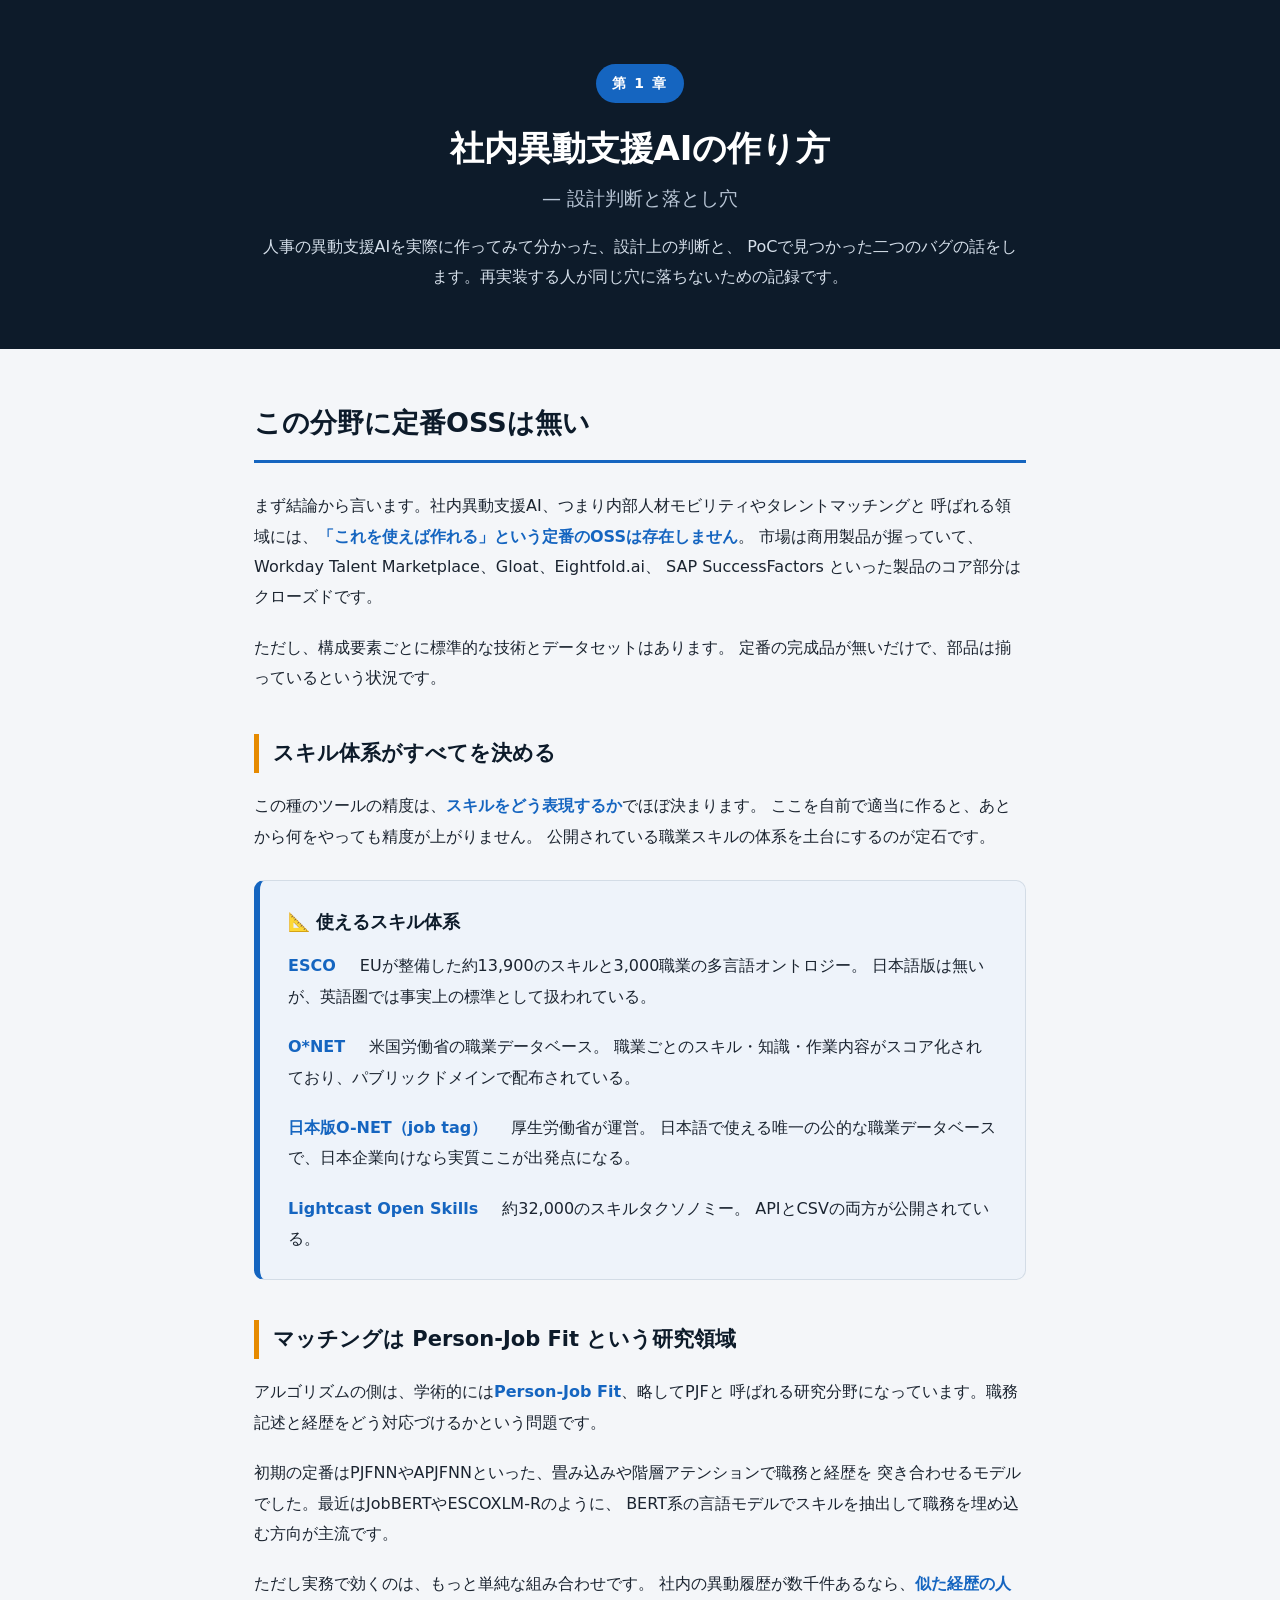
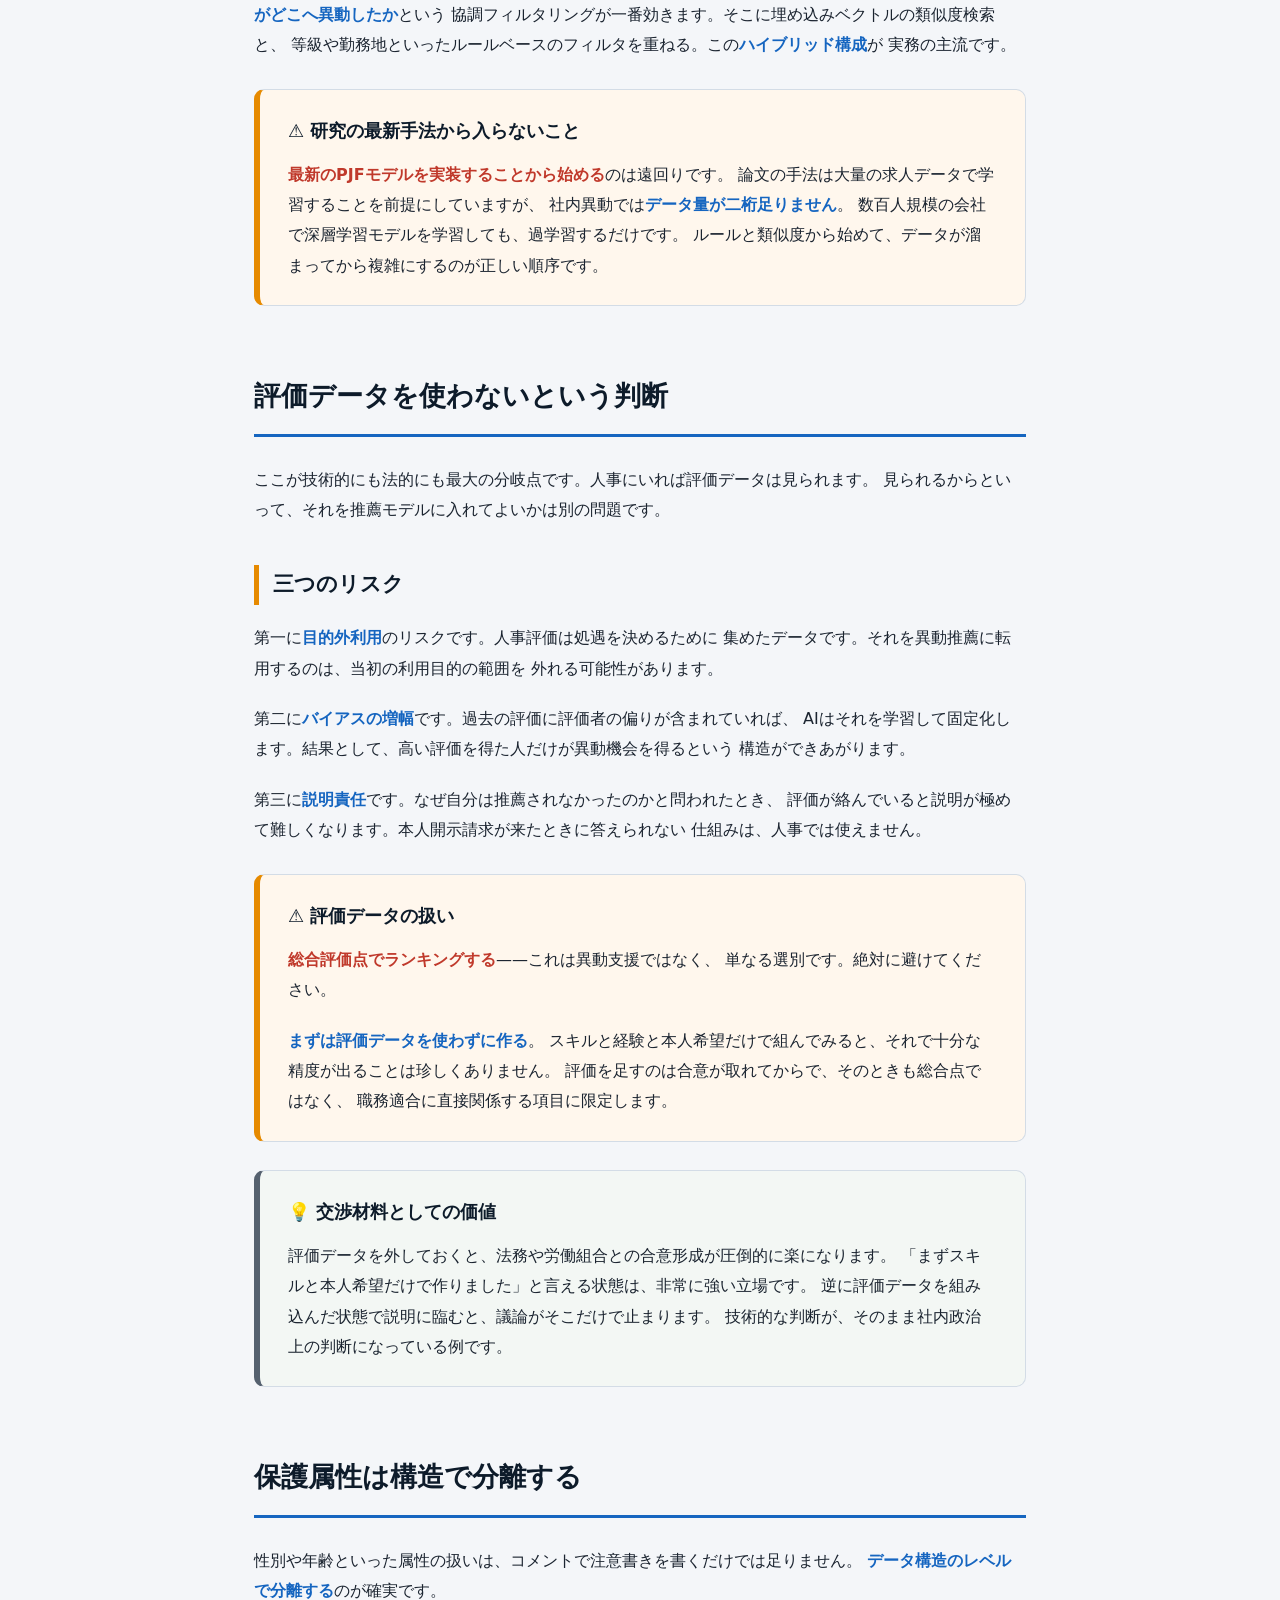
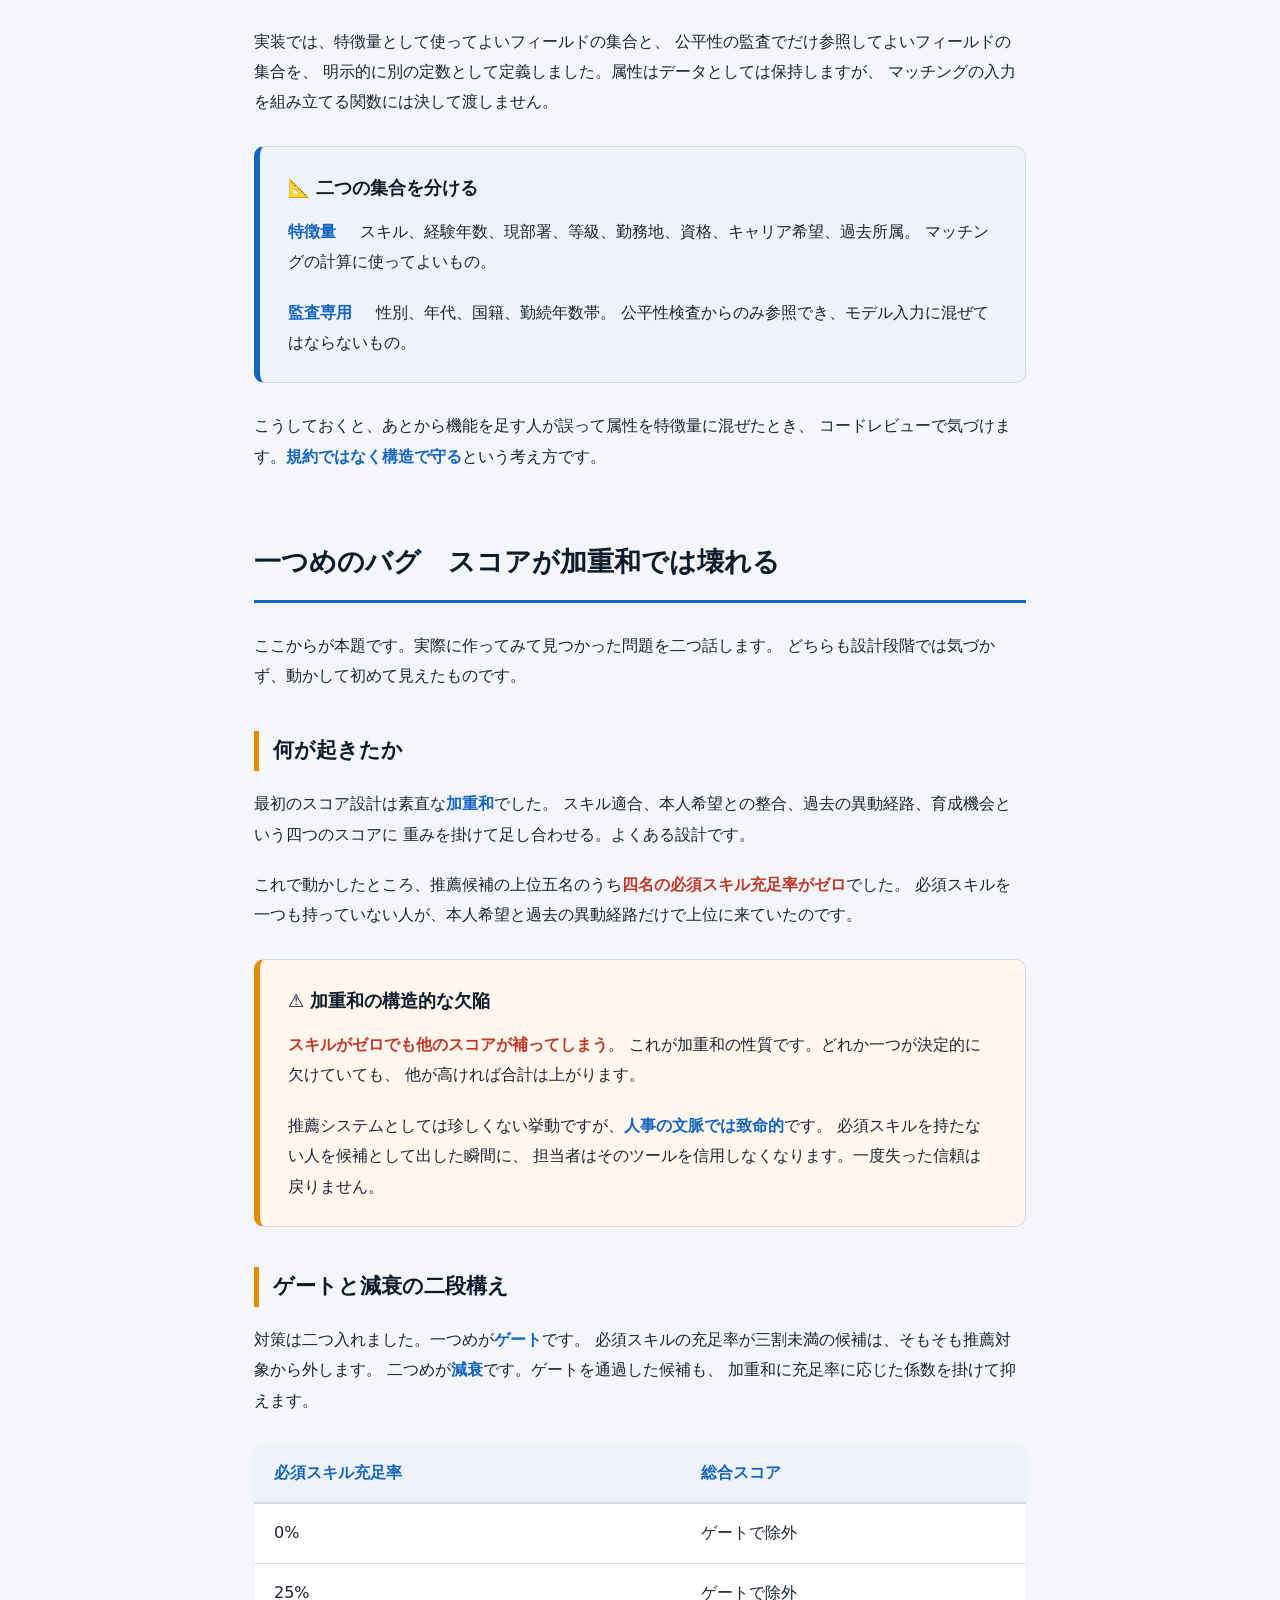
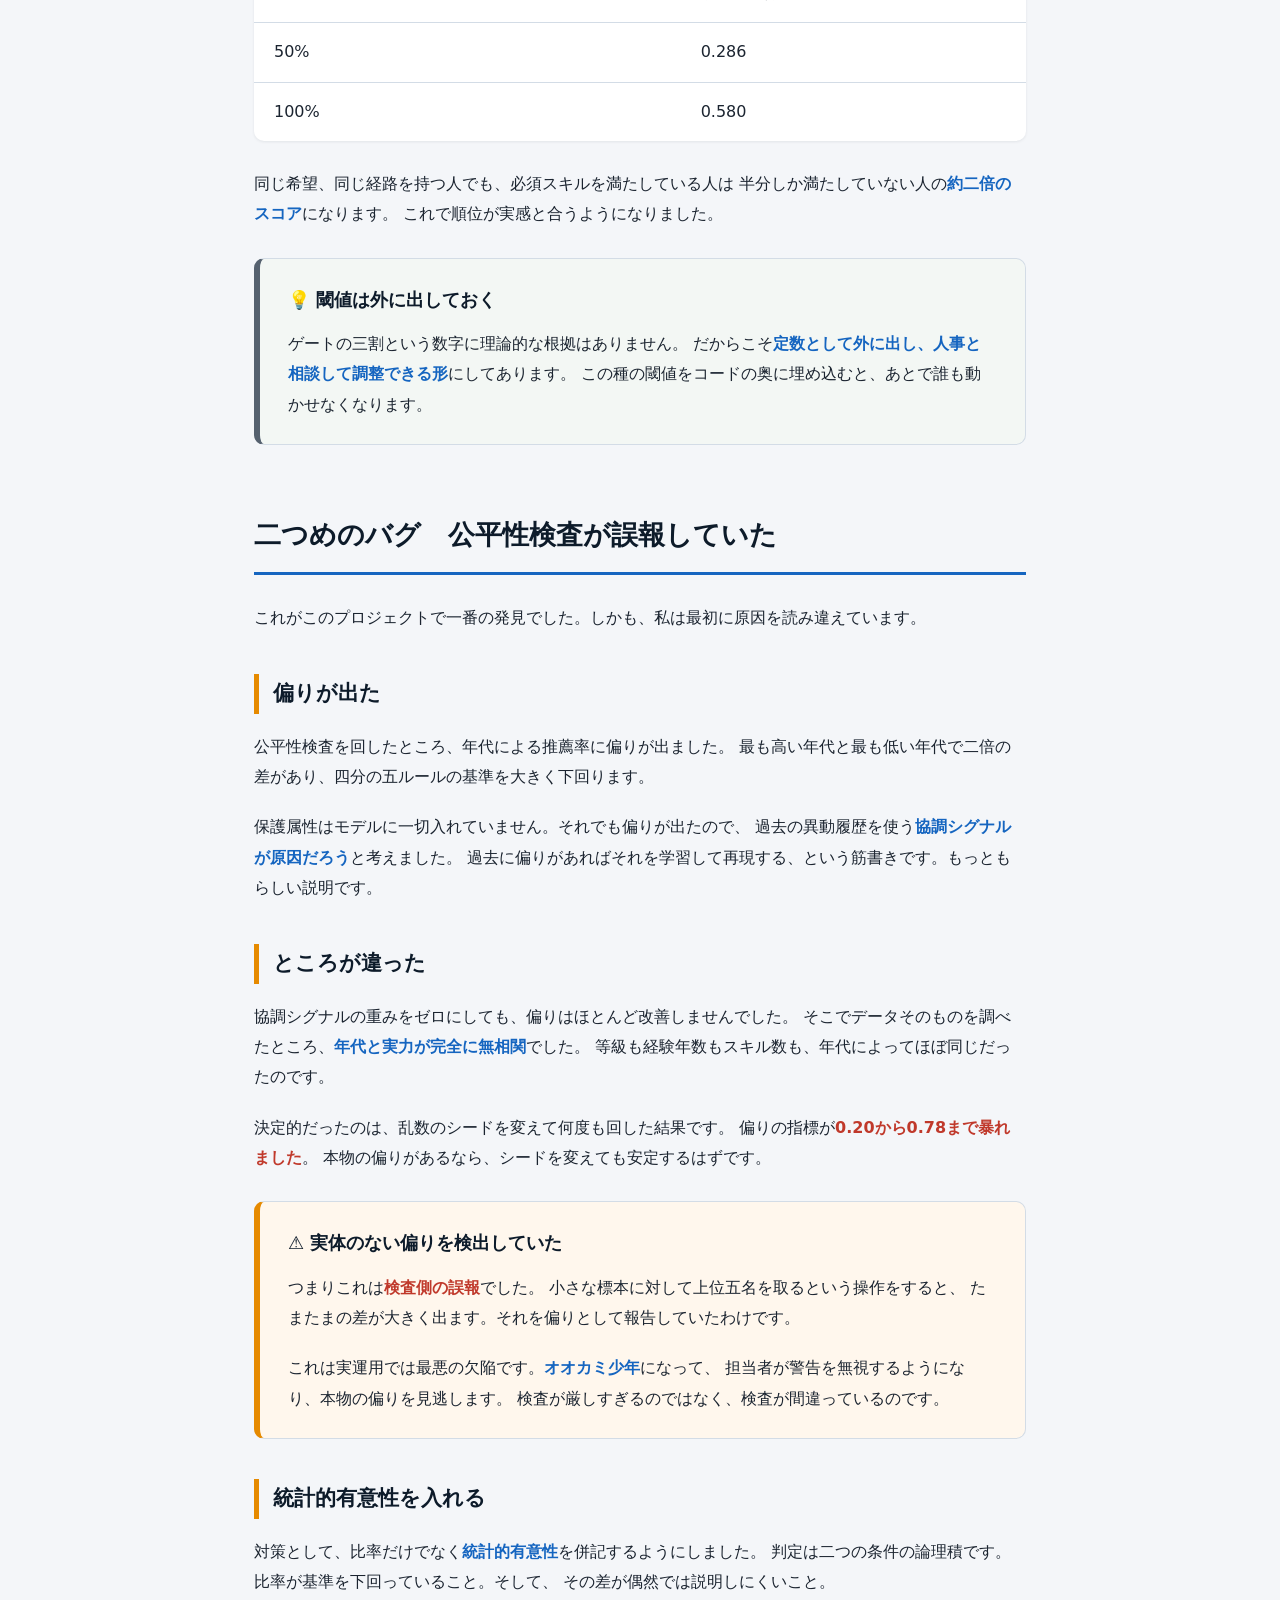
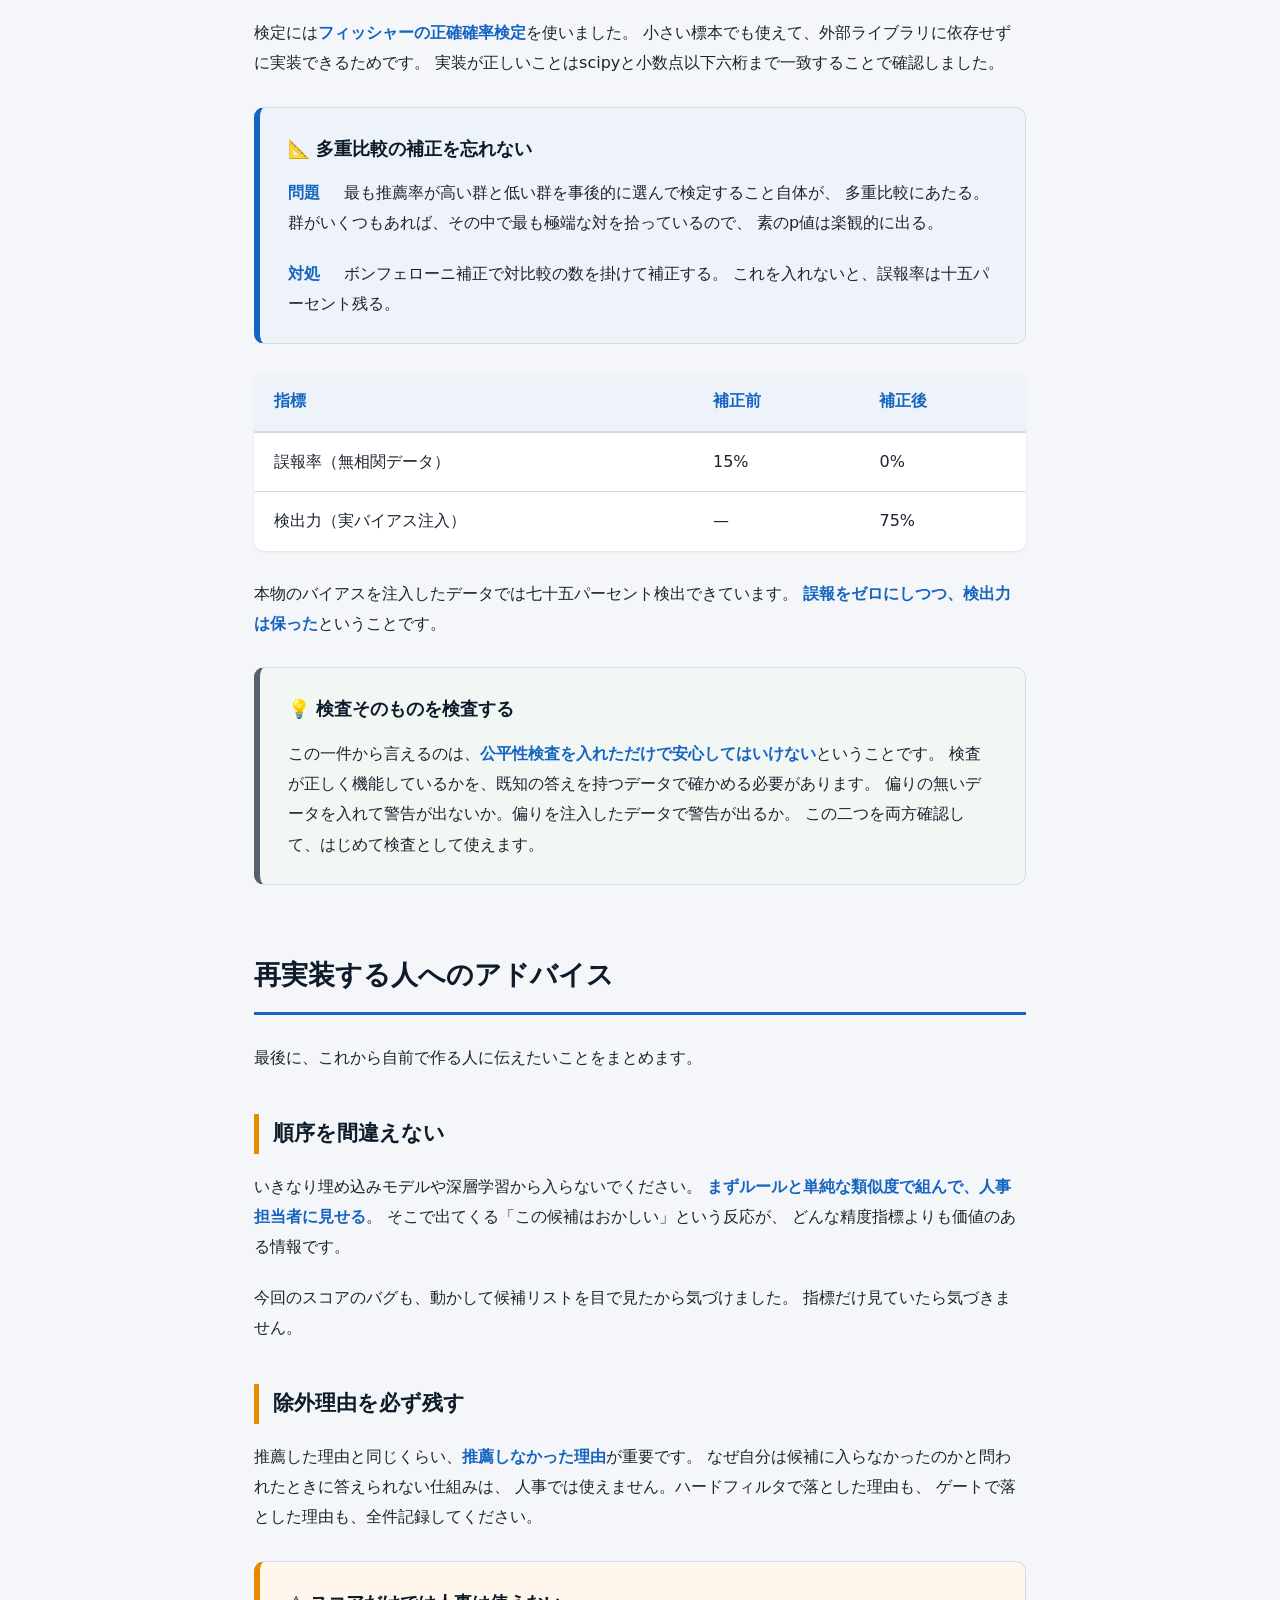
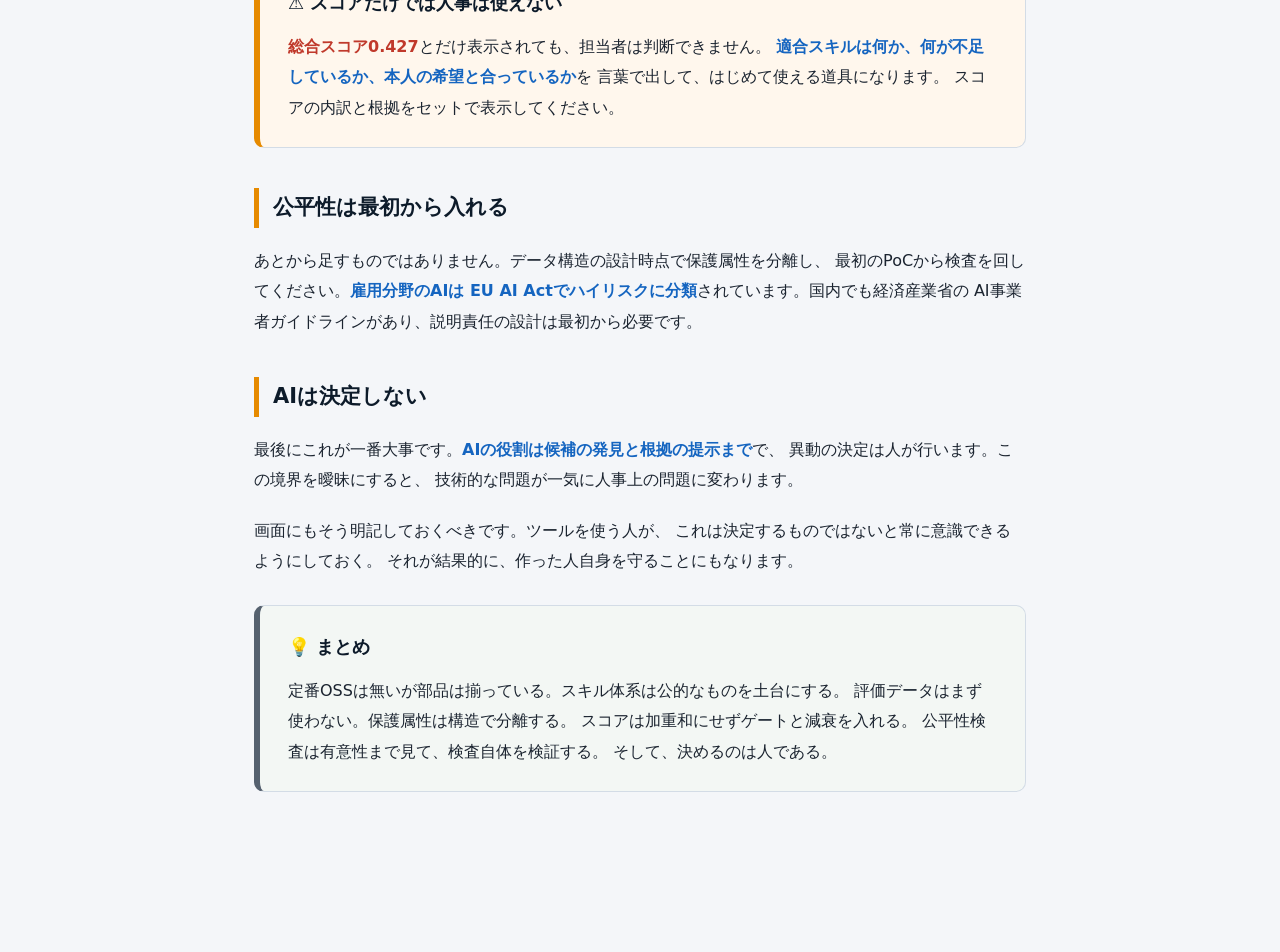
==== textbook/hr/ch01/index.html @ b32fdde2 "社内異動支援AIのPoCと解説教材を追加 マッチングエンジン、公平性検査、Streamlit UI に加えて、 設計判断と落とし穴をまとめた教科書HTMLと動画生成パイプラインを入れた。  設計上の判" ====
<!DOCTYPE html>
<html lang="ja">
<head>
<meta charset="utf-8">
<title>社内異動支援AIの作り方 — 第1章</title>
<link rel="stylesheet" href="../../assets/style.css">
</head>
<body>

<section class="page-hero">
  <div class="kicker">第 1 章</div>
  <h1>社内異動支援AIの作り方<span class="sub">— 設計判断と落とし穴</span></h1>
  <p class="lead">人事の異動支援AIを実際に作ってみて分かった、設計上の判断と、
  PoCで見つかった二つのバグの話をします。再実装する人が同じ穴に落ちないための記録です。</p>
</section>

<article class="article">

<section id="s1">
<h2>この分野に定番OSSは無い</h2>

<p>まず結論から言います。社内異動支援AI、つまり内部人材モビリティやタレントマッチングと
呼ばれる領域には、<span class="term">「これを使えば作れる」という定番のOSSは存在しません</span>。
市場は商用製品が握っていて、Workday Talent Marketplace、Gloat、Eightfold.ai、
SAP SuccessFactors といった製品のコア部分はクローズドです。</p>

<p>ただし、構成要素ごとに標準的な技術とデータセットはあります。
定番の完成品が無いだけで、部品は揃っているという状況です。</p>

<h3>スキル体系がすべてを決める</h3>

<p>この種のツールの精度は、<span class="term">スキルをどう表現するか</span>でほぼ決まります。
ここを自前で適当に作ると、あとから何をやっても精度が上がりません。
公開されている職業スキルの体系を土台にするのが定石です。</p>

<div class="law-box">
  <h4>使えるスキル体系</h4>
  <p><span class="article"><b>ESCO</b>　EUが整備した約13,900のスキルと3,000職業の多言語オントロジー。
  日本語版は無いが、英語圏では事実上の標準として扱われている。</span></p>
  <p><span class="article"><b>O*NET</b>　米国労働省の職業データベース。
  職業ごとのスキル・知識・作業内容がスコア化されており、パブリックドメインで配布されている。</span></p>
  <p><span class="article"><b>日本版O-NET（job tag）</b>　厚生労働省が運営。
  日本語で使える唯一の公的な職業データベースで、日本企業向けなら実質ここが出発点になる。</span></p>
  <p><span class="article"><b>Lightcast Open Skills</b>　約32,000のスキルタクソノミー。
  APIとCSVの両方が公開されている。</span></p>
</div>

<h3>マッチングは Person-Job Fit という研究領域</h3>

<p>アルゴリズムの側は、学術的には<span class="term">Person-Job Fit</span>、略してPJFと
呼ばれる研究分野になっています。職務記述と経歴をどう対応づけるかという問題です。</p>

<p>初期の定番はPJFNNやAPJFNNといった、畳み込みや階層アテンションで職務と経歴を
突き合わせるモデルでした。最近はJobBERTやESCOXLM-Rのように、
BERT系の言語モデルでスキルを抽出して職務を埋め込む方向が主流です。</p>

<p>ただし実務で効くのは、もっと単純な組み合わせです。
社内の異動履歴が数千件あるなら、<span class="term">似た経歴の人がどこへ異動したか</span>という
協調フィルタリングが一番効きます。そこに埋め込みベクトルの類似度検索と、
等級や勤務地といったルールベースのフィルタを重ねる。この<span class="term">ハイブリッド構成</span>が
実務の主流です。</p>

<div class="pitfall-box">
  <h4>研究の最新手法から入らないこと</h4>
  <p><span class="term-x">最新のPJFモデルを実装することから始める</span>のは遠回りです。
  論文の手法は大量の求人データで学習することを前提にしていますが、
  社内異動では<span class="term">データ量が二桁足りません</span>。
  数百人規模の会社で深層学習モデルを学習しても、過学習するだけです。
  ルールと類似度から始めて、データが溜まってから複雑にするのが正しい順序です。</p>
</div>
</section>

<section id="s2">
<h2>評価データを使わないという判断</h2>

<p>ここが技術的にも法的にも最大の分岐点です。人事にいれば評価データは見られます。
見られるからといって、それを推薦モデルに入れてよいかは別の問題です。</p>

<h3>三つのリスク</h3>

<p>第一に<span class="term">目的外利用</span>のリスクです。人事評価は処遇を決めるために
集めたデータです。それを異動推薦に転用するのは、当初の利用目的の範囲を
外れる可能性があります。</p>

<p>第二に<span class="term">バイアスの増幅</span>です。過去の評価に評価者の偏りが含まれていれば、
AIはそれを学習して固定化します。結果として、高い評価を得た人だけが異動機会を得るという
構造ができあがります。</p>

<p>第三に<span class="term">説明責任</span>です。なぜ自分は推薦されなかったのかと問われたとき、
評価が絡んでいると説明が極めて難しくなります。本人開示請求が来たときに答えられない
仕組みは、人事では使えません。</p>

<div class="pitfall-box">
  <h4>評価データの扱い</h4>
  <p><span class="term-x">総合評価点でランキングする</span>——これは異動支援ではなく、
  単なる選別です。絶対に避けてください。</p>
  <p><span class="term">まずは評価データを使わずに作る</span>。
  スキルと経験と本人希望だけで組んでみると、それで十分な精度が出ることは珍しくありません。
  評価を足すのは合意が取れてからで、そのときも総合点ではなく、
  職務適合に直接関係する項目に限定します。</p>
</div>

<div class="case-box">
  <h4>交渉材料としての価値</h4>
  <p>評価データを外しておくと、法務や労働組合との合意形成が圧倒的に楽になります。
  「まずスキルと本人希望だけで作りました」と言える状態は、非常に強い立場です。
  逆に評価データを組み込んだ状態で説明に臨むと、議論がそこだけで止まります。
  技術的な判断が、そのまま社内政治上の判断になっている例です。</p>
</div>
</section>

<section id="s3">
<h2>保護属性は構造で分離する</h2>

<p>性別や年齢といった属性の扱いは、コメントで注意書きを書くだけでは足りません。
<span class="term">データ構造のレベルで分離する</span>のが確実です。</p>

<p>実装では、特徴量として使ってよいフィールドの集合と、
公平性の監査でだけ参照してよいフィールドの集合を、
明示的に別の定数として定義しました。属性はデータとしては保持しますが、
マッチングの入力を組み立てる関数には決して渡しません。</p>

<div class="law-box">
  <h4>二つの集合を分ける</h4>
  <p><span class="article"><b>特徴量</b>　スキル、経験年数、現部署、等級、勤務地、資格、キャリア希望、過去所属。
  マッチングの計算に使ってよいもの。</span></p>
  <p><span class="article"><b>監査専用</b>　性別、年代、国籍、勤続年数帯。
  公平性検査からのみ参照でき、モデル入力に混ぜてはならないもの。</span></p>
</div>

<p>こうしておくと、あとから機能を足す人が誤って属性を特徴量に混ぜたとき、
コードレビューで気づけます。<span class="term">規約ではなく構造で守る</span>という考え方です。</p>
</section>

<section id="s4">
<h2>一つめのバグ　スコアが加重和では壊れる</h2>

<p>ここからが本題です。実際に作ってみて見つかった問題を二つ話します。
どちらも設計段階では気づかず、動かして初めて見えたものです。</p>

<h3>何が起きたか</h3>

<p>最初のスコア設計は素直な<span class="term">加重和</span>でした。
スキル適合、本人希望との整合、過去の異動経路、育成機会という四つのスコアに
重みを掛けて足し合わせる。よくある設計です。</p>

<p>これで動かしたところ、推薦候補の上位五名のうち<span class="term-x">四名の必須スキル充足率がゼロ</span>でした。
必須スキルを一つも持っていない人が、本人希望と過去の異動経路だけで上位に来ていたのです。</p>

<div class="pitfall-box">
  <h4>加重和の構造的な欠陥</h4>
  <p><span class="term-x">スキルがゼロでも他のスコアが補ってしまう</span>。
  これが加重和の性質です。どれか一つが決定的に欠けていても、
  他が高ければ合計は上がります。</p>
  <p>推薦システムとしては珍しくない挙動ですが、<span class="term">人事の文脈では致命的</span>です。
  必須スキルを持たない人を候補として出した瞬間に、
  担当者はそのツールを信用しなくなります。一度失った信頼は戻りません。</p>
</div>

<h3>ゲートと減衰の二段構え</h3>

<p>対策は二つ入れました。一つめが<span class="term">ゲート</span>です。
必須スキルの充足率が三割未満の候補は、そもそも推薦対象から外します。
二つめが<span class="term">減衰</span>です。ゲートを通過した候補も、
加重和に充足率に応じた係数を掛けて抑えます。</p>

<table class="timeline">
  <thead><tr><th>必須スキル充足率</th><th>総合スコア</th></tr></thead>
  <tbody>
    <tr><td>0%</td><td>ゲートで除外</td></tr>
    <tr><td>25%</td><td>ゲートで除外</td></tr>
    <tr><td>50%</td><td>0.286</td></tr>
    <tr><td>100%</td><td>0.580</td></tr>
  </tbody>
</table>

<p>同じ希望、同じ経路を持つ人でも、必須スキルを満たしている人は
半分しか満たしていない人の<span class="term">約二倍のスコア</span>になります。
これで順位が実感と合うようになりました。</p>

<div class="case-box">
  <h4>閾値は外に出しておく</h4>
  <p>ゲートの三割という数字に理論的な根拠はありません。
  だからこそ<span class="term">定数として外に出し、人事と相談して調整できる形</span>にしてあります。
  この種の閾値をコードの奥に埋め込むと、あとで誰も動かせなくなります。</p>
</div>
</section>

<section id="s5">
<h2>二つめのバグ　公平性検査が誤報していた</h2>

<p>これがこのプロジェクトで一番の発見でした。しかも、私は最初に原因を読み違えています。</p>

<h3>偏りが出た</h3>

<p>公平性検査を回したところ、年代による推薦率に偏りが出ました。
最も高い年代と最も低い年代で二倍の差があり、四分の五ルールの基準を大きく下回ります。</p>

<p>保護属性はモデルに一切入れていません。それでも偏りが出たので、
過去の異動履歴を使う<span class="term">協調シグナルが原因だろう</span>と考えました。
過去に偏りがあればそれを学習して再現する、という筋書きです。もっともらしい説明です。</p>

<h3>ところが違った</h3>

<p>協調シグナルの重みをゼロにしても、偏りはほとんど改善しませんでした。
そこでデータそのものを調べたところ、<span class="term">年代と実力が完全に無相関</span>でした。
等級も経験年数もスキル数も、年代によってほぼ同じだったのです。</p>

<p>決定的だったのは、乱数のシードを変えて何度も回した結果です。
偏りの指標が<span class="term-x">0.20から0.78まで暴れました</span>。
本物の偏りがあるなら、シードを変えても安定するはずです。</p>

<div class="pitfall-box">
  <h4>実体のない偏りを検出していた</h4>
  <p>つまりこれは<span class="term-x">検査側の誤報</span>でした。
  小さな標本に対して上位五名を取るという操作をすると、
  たまたまの差が大きく出ます。それを偏りとして報告していたわけです。</p>
  <p>これは実運用では最悪の欠陥です。<span class="term">オオカミ少年</span>になって、
  担当者が警告を無視するようになり、本物の偏りを見逃します。
  検査が厳しすぎるのではなく、検査が間違っているのです。</p>
</div>

<h3>統計的有意性を入れる</h3>

<p>対策として、比率だけでなく<span class="term">統計的有意性</span>を併記するようにしました。
判定は二つの条件の論理積です。比率が基準を下回っていること。そして、
その差が偶然では説明しにくいこと。</p>

<p>検定には<span class="term">フィッシャーの正確確率検定</span>を使いました。
小さい標本でも使えて、外部ライブラリに依存せずに実装できるためです。
実装が正しいことはscipyと小数点以下六桁まで一致することで確認しました。</p>

<div class="law-box">
  <h4>多重比較の補正を忘れない</h4>
  <p><span class="article"><b>問題</b>　最も推薦率が高い群と低い群を事後的に選んで検定すること自体が、
  多重比較にあたる。群がいくつもあれば、その中で最も極端な対を拾っているので、
  素のp値は楽観的に出る。</span></p>
  <p><span class="article"><b>対処</b>　ボンフェローニ補正で対比較の数を掛けて補正する。
  これを入れないと、誤報率は十五パーセント残る。</span></p>
</div>

<table class="timeline">
  <thead><tr><th>指標</th><th>補正前</th><th>補正後</th></tr></thead>
  <tbody>
    <tr><td>誤報率（無相関データ）</td><td>15%</td><td>0%</td></tr>
    <tr><td>検出力（実バイアス注入）</td><td>—</td><td>75%</td></tr>
  </tbody>
</table>

<p>本物のバイアスを注入したデータでは七十五パーセント検出できています。
<span class="term">誤報をゼロにしつつ、検出力は保った</span>ということです。</p>

<div class="case-box">
  <h4>検査そのものを検査する</h4>
  <p>この一件から言えるのは、<span class="term">公平性検査を入れただけで安心してはいけない</span>ということです。
  検査が正しく機能しているかを、既知の答えを持つデータで確かめる必要があります。
  偏りの無いデータを入れて警告が出ないか。偏りを注入したデータで警告が出るか。
  この二つを両方確認して、はじめて検査として使えます。</p>
</div>
</section>

<section id="s6">
<h2>再実装する人へのアドバイス</h2>

<p>最後に、これから自前で作る人に伝えたいことをまとめます。</p>

<h3>順序を間違えない</h3>

<p>いきなり埋め込みモデルや深層学習から入らないでください。
<span class="term">まずルールと単純な類似度で組んで、人事担当者に見せる</span>。
そこで出てくる「この候補はおかしい」という反応が、
どんな精度指標よりも価値のある情報です。</p>

<p>今回のスコアのバグも、動かして候補リストを目で見たから気づけました。
指標だけ見ていたら気づきません。</p>

<h3>除外理由を必ず残す</h3>

<p>推薦した理由と同じくらい、<span class="term">推薦しなかった理由</span>が重要です。
なぜ自分は候補に入らなかったのかと問われたときに答えられない仕組みは、
人事では使えません。ハードフィルタで落とした理由も、
ゲートで落とした理由も、全件記録してください。</p>

<div class="pitfall-box">
  <h4>スコアだけでは人事は使えない</h4>
  <p><span class="term-x">総合スコア0.427</span>とだけ表示されても、担当者は判断できません。
  <span class="term">適合スキルは何か、何が不足しているか、本人の希望と合っているか</span>を
  言葉で出して、はじめて使える道具になります。
  スコアの内訳と根拠をセットで表示してください。</p>
</div>

<h3>公平性は最初から入れる</h3>

<p>あとから足すものではありません。データ構造の設計時点で保護属性を分離し、
最初のPoCから検査を回してください。<span class="term">雇用分野のAIは
EU AI Actでハイリスクに分類</span>されています。国内でも経済産業省の
AI事業者ガイドラインがあり、説明責任の設計は最初から必要です。</p>

<h3>AIは決定しない</h3>

<p>最後にこれが一番大事です。<span class="term">AIの役割は候補の発見と根拠の提示まで</span>で、
異動の決定は人が行います。この境界を曖昧にすると、
技術的な問題が一気に人事上の問題に変わります。</p>

<p>画面にもそう明記しておくべきです。ツールを使う人が、
これは決定するものではないと常に意識できるようにしておく。
それが結果的に、作った人自身を守ることにもなります。</p>

<div class="case-box">
  <h4>まとめ</h4>
  <p>定番OSSは無いが部品は揃っている。スキル体系は公的なものを土台にする。
  評価データはまず使わない。保護属性は構造で分離する。
  スコアは加重和にせずゲートと減衰を入れる。
  公平性検査は有意性まで見て、検査自体を検証する。
  そして、決めるのは人である。</p>
</div>
</section>

</article>
</body>
</html>
---- textbook/assets/style.css ----
/* 教科書の見た目。
   動画パイプライン（lecture/templates/slide.css）と同じ配色にしてあるので、
   教科書を読んでから動画を見たときに色の意味がぶれない。
   term=青（重要語）/ term-x=赤（誤り・否定） */

:root {
  --ink:      #1b2430;
  --ink-soft: #55616f;
  --accent:   #1565C0;
  --wrong:    #c0392b;
  --bg:       #f4f6f9;
  --card:     #ffffff;
  --line:     #d3dce6;
  --law-bg:   #eef3fa;
  --pit-bg:   #fff7ed;
  --case-bg:  #f3f7f4;
  --gold:     #E68A00;
  --deep:     #0d1b2a;
}

* { box-sizing: border-box; }

body {
  margin: 0;
  background: var(--bg);
  color: var(--ink);
  font-family: "Hiragino Sans", "Hiragino Kaku Gothic ProN", "Yu Gothic",
               "Noto Sans JP", system-ui, sans-serif;
  line-height: 1.9;
  font-feature-settings: "palt" 1;
  -webkit-font-smoothing: antialiased;
}

/* ── 章の扉 ─────────────────────────────── */
.page-hero {
  background: var(--deep);
  color: #fff;
  padding: 64px 32px 56px;
  text-align: center;
}
.page-hero .kicker {
  display: inline-block;
  background: var(--accent);
  color: #fff;
  font-size: 14px; font-weight: 700;
  letter-spacing: .12em;
  padding: 6px 16px; border-radius: 999px;
  margin-bottom: 20px;
}
.page-hero h1 {
  margin: 0 0 20px;
  font-size: 34px; line-height: 1.5;
}
.page-hero h1 .sub {
  display: block;
  font-size: 19px; font-weight: 400;
  color: #b9c6d6; margin-top: 10px;
}
.page-hero .lead {
  max-width: 760px; margin: 0 auto;
  font-size: 16px; color: #d5dfea;
}

/* ── 本文 ───────────────────────────────── */
.article {
  max-width: 820px;
  margin: 0 auto;
  padding: 48px 24px 96px;
}
.article section { margin-bottom: 64px; }

h2 {
  font-size: 27px;
  color: var(--deep);
  border-bottom: 3px solid var(--accent);
  padding-bottom: 12px;
  margin: 0 0 28px;
}
h3 {
  font-size: 21px;
  color: var(--deep);
  border-left: 5px solid var(--gold);
  padding-left: 14px;
  margin: 40px 0 18px;
}
h4 { font-size: 18px; margin: 0 0 12px; color: var(--deep); }
p  { margin: 0 0 20px; }

.term   { color: var(--accent); font-weight: 700; }
.term-x { color: var(--wrong);  font-weight: 700; }

/* ── ボックス ───────────────────────────── */
.law-box, .pitfall-box, .case-box {
  border: 1px solid var(--line);
  border-radius: 10px;
  padding: 24px 28px;
  margin: 28px 0;
}
.law-box     { background: var(--law-bg);  border-left: 6px solid var(--accent); }
.pitfall-box { background: var(--pit-bg);  border-left: 6px solid var(--gold); }
.case-box    { background: var(--case-bg); border-left: 6px solid var(--ink-soft); }

.law-box h4::before     { content: "📐 "; }
.pitfall-box h4::before { content: "⚠️ "; }
.case-box h4::before    { content: "💡 "; }

.law-box p:last-child,
.pitfall-box p:last-child,
.case-box p:last-child { margin-bottom: 0; }

.article { counter-reset: none; }
.law-box .article { all: unset; }   /* span.article と .article の衝突回避 */

.law-box span.article b {
  display: inline-block;
  color: var(--accent);
  margin-right: 8px;
}

/* ── 表 ─────────────────────────────────── */
table.timeline {
  width: 100%;
  border-collapse: collapse;
  margin: 28px 0;
  background: var(--card);
  border-radius: 10px;
  overflow: hidden;
  box-shadow: 0 1px 3px rgba(13,27,42,.08);
}
table.timeline th {
  background: var(--law-bg);
  color: var(--accent);
  text-align: left;
  font-size: 16px;
  padding: 14px 20px;
  border-bottom: 2px solid var(--line);
}
table.timeline td {
  padding: 14px 20px;
  border-bottom: 1px solid var(--line);
}
table.timeline tr:last-child td { border-bottom: none; }

@media (max-width: 640px) {
  .page-hero h1 { font-size: 26px; }
  .article { padding: 32px 18px 64px; }
  h2 { font-size: 23px; }
}
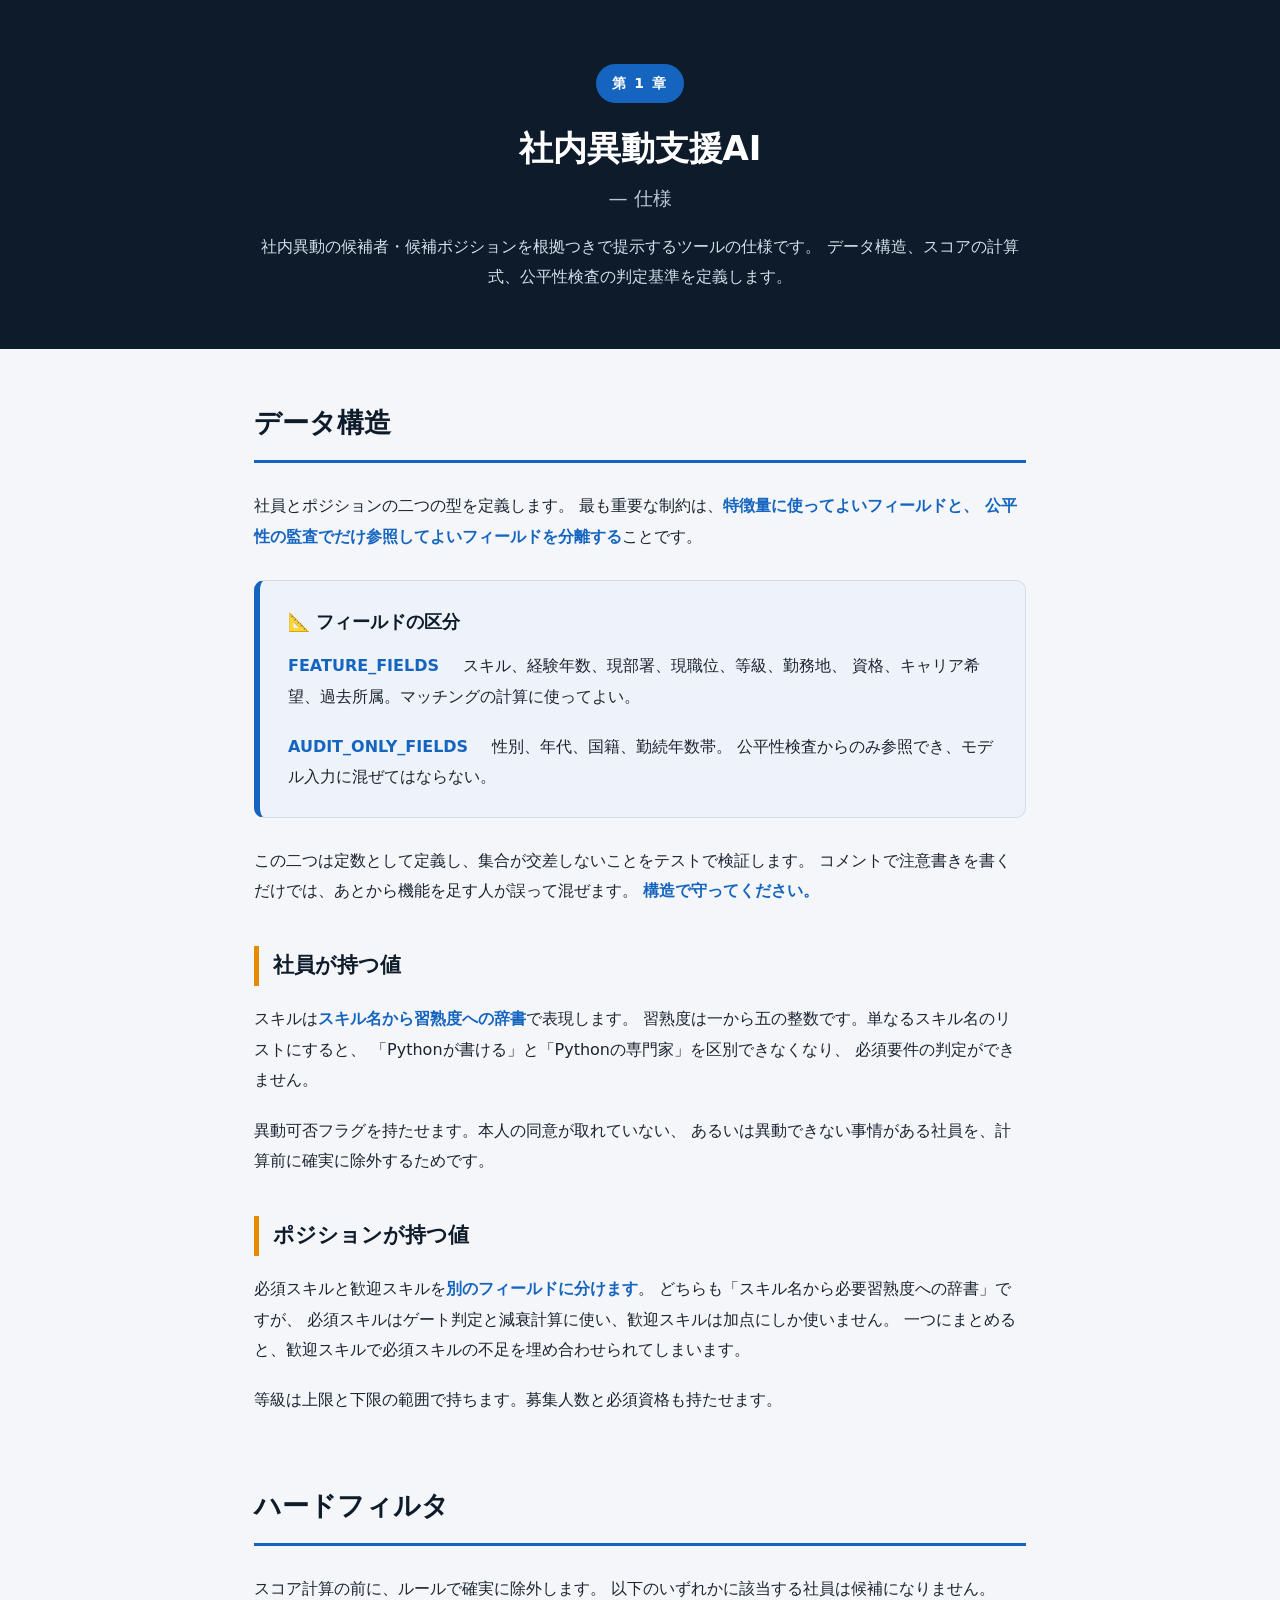
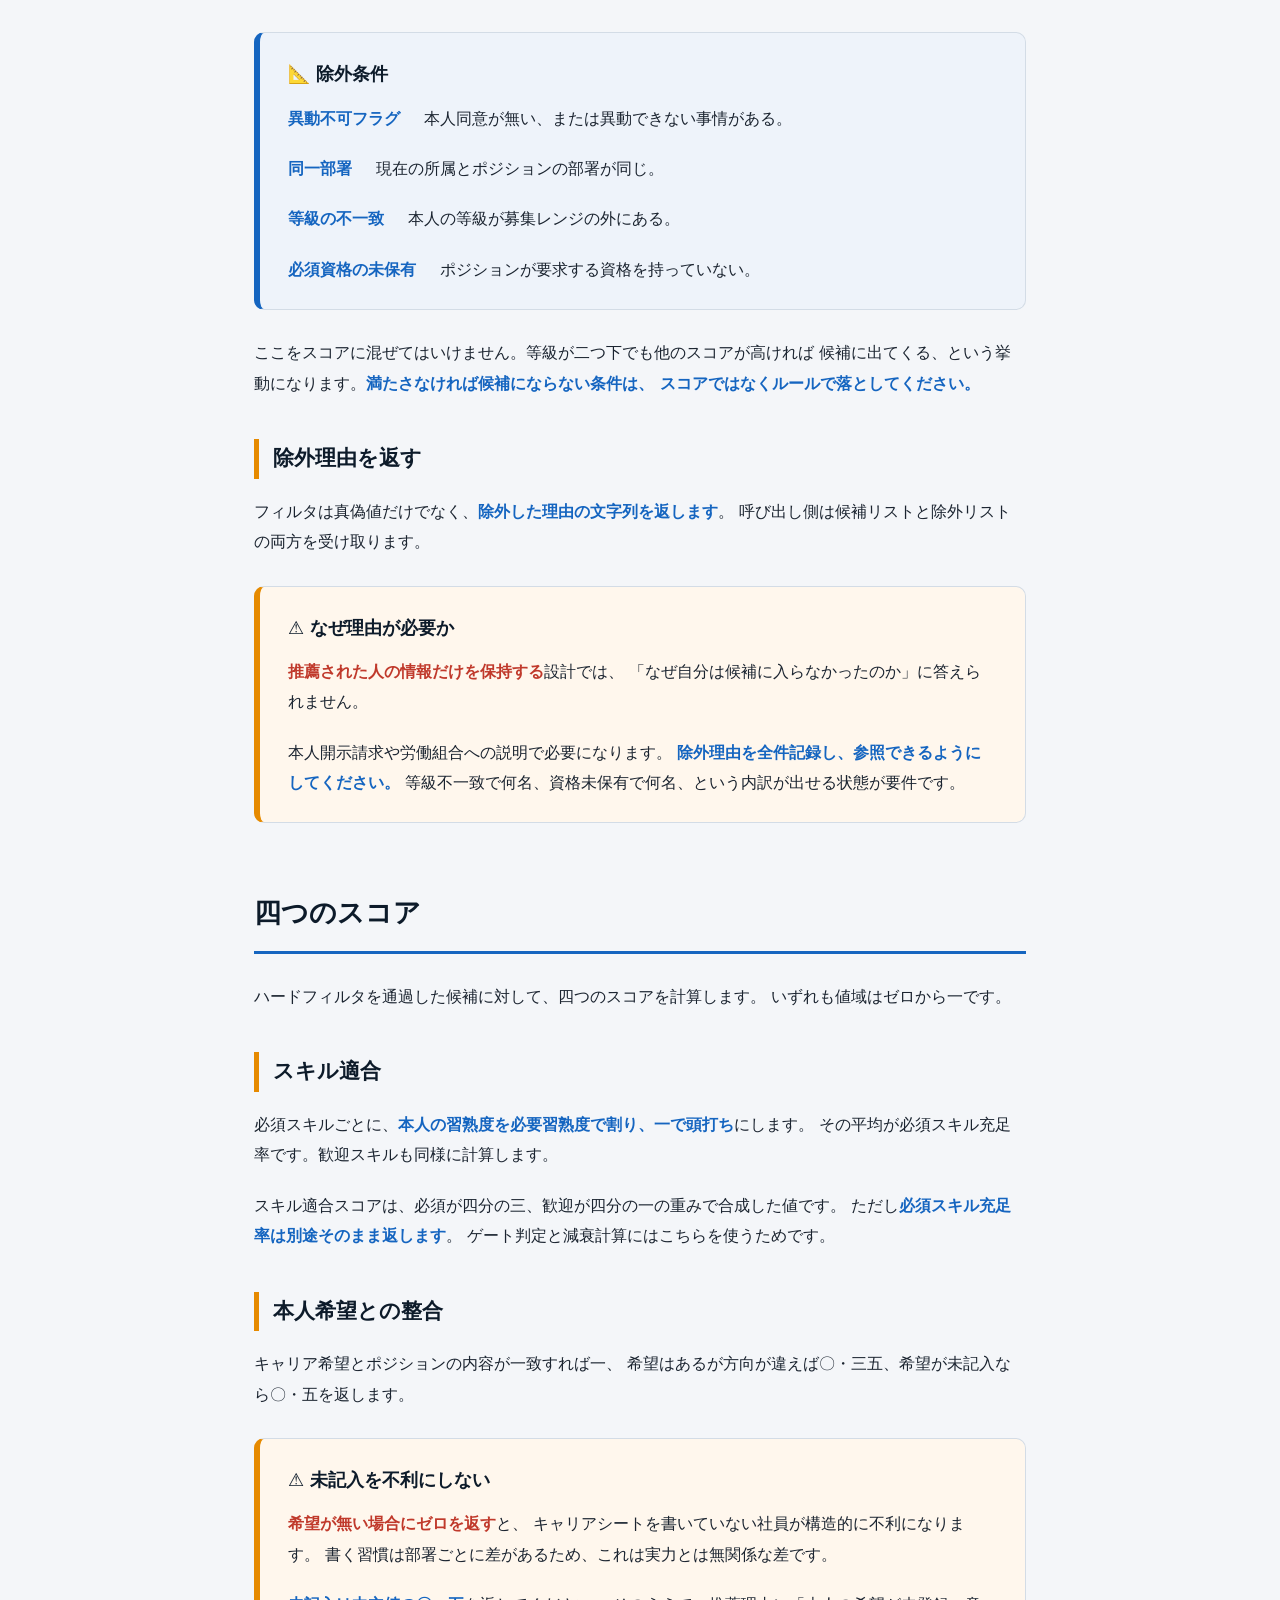
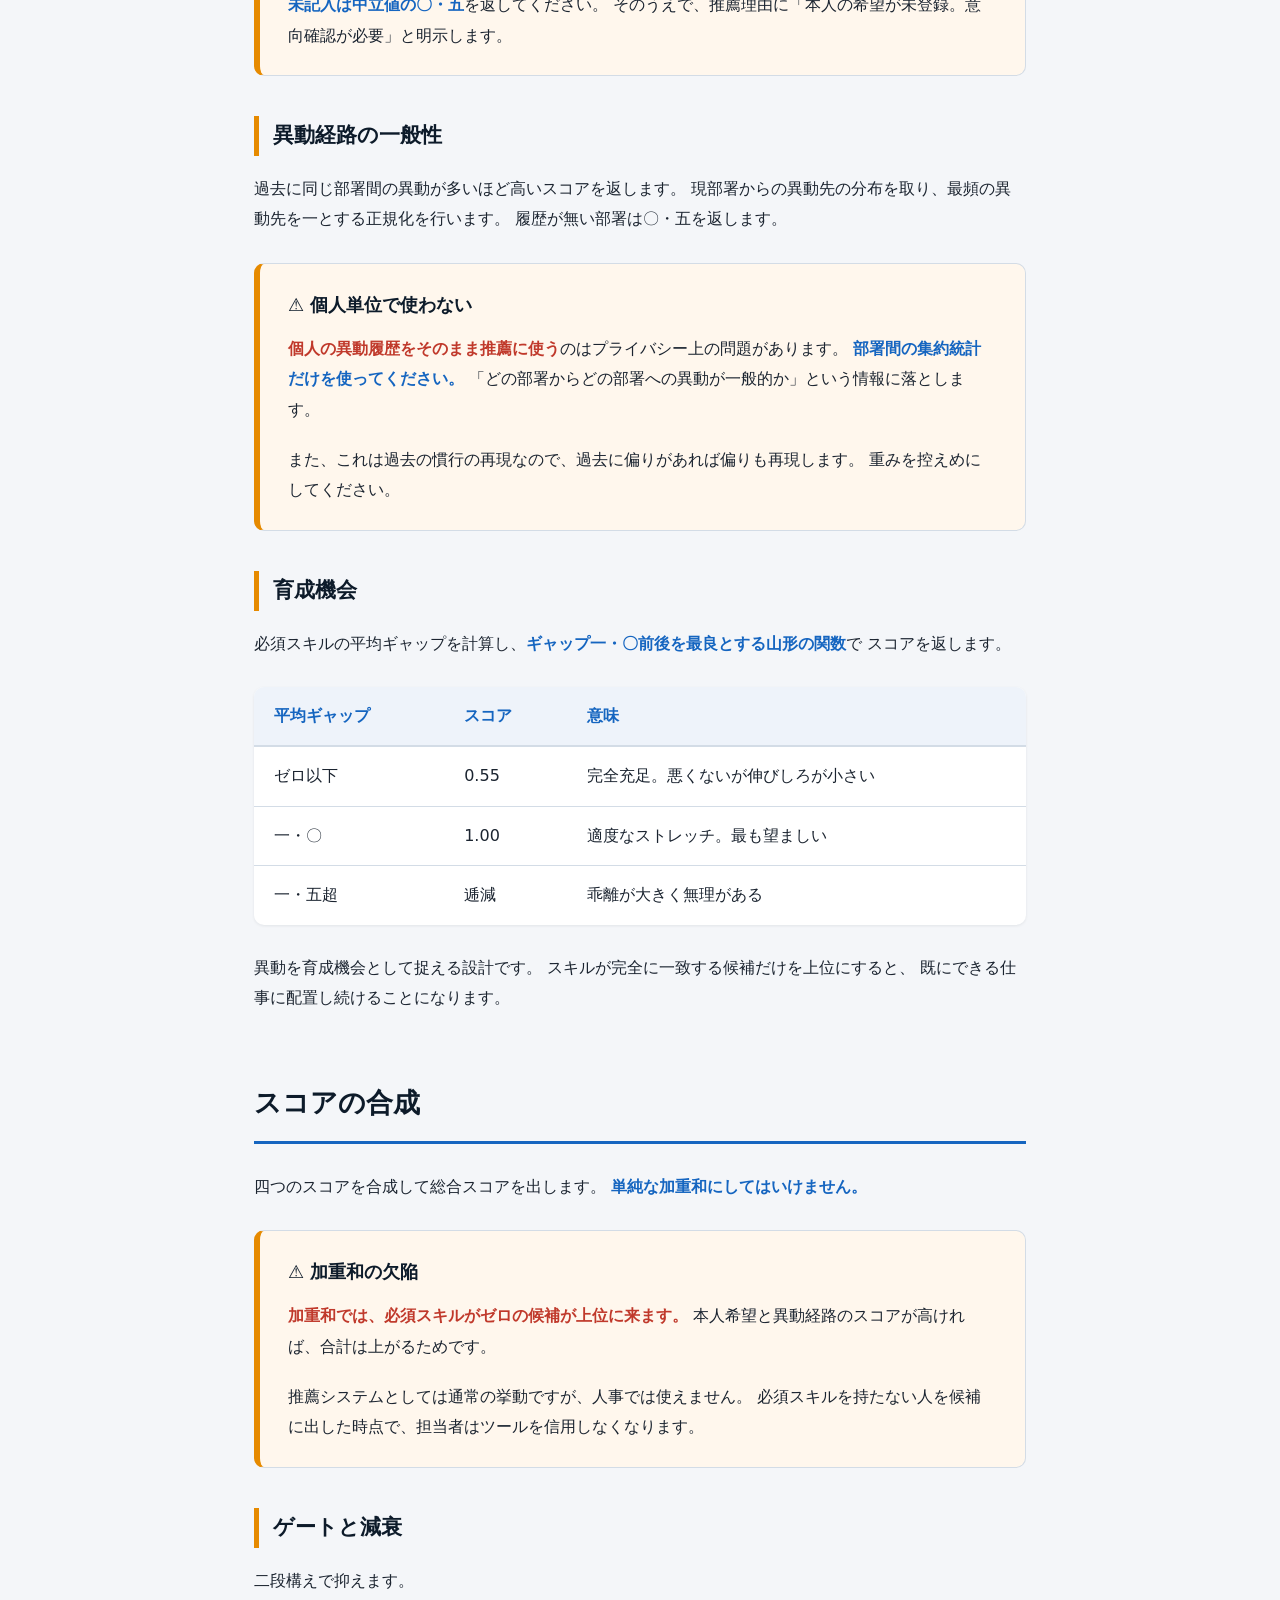
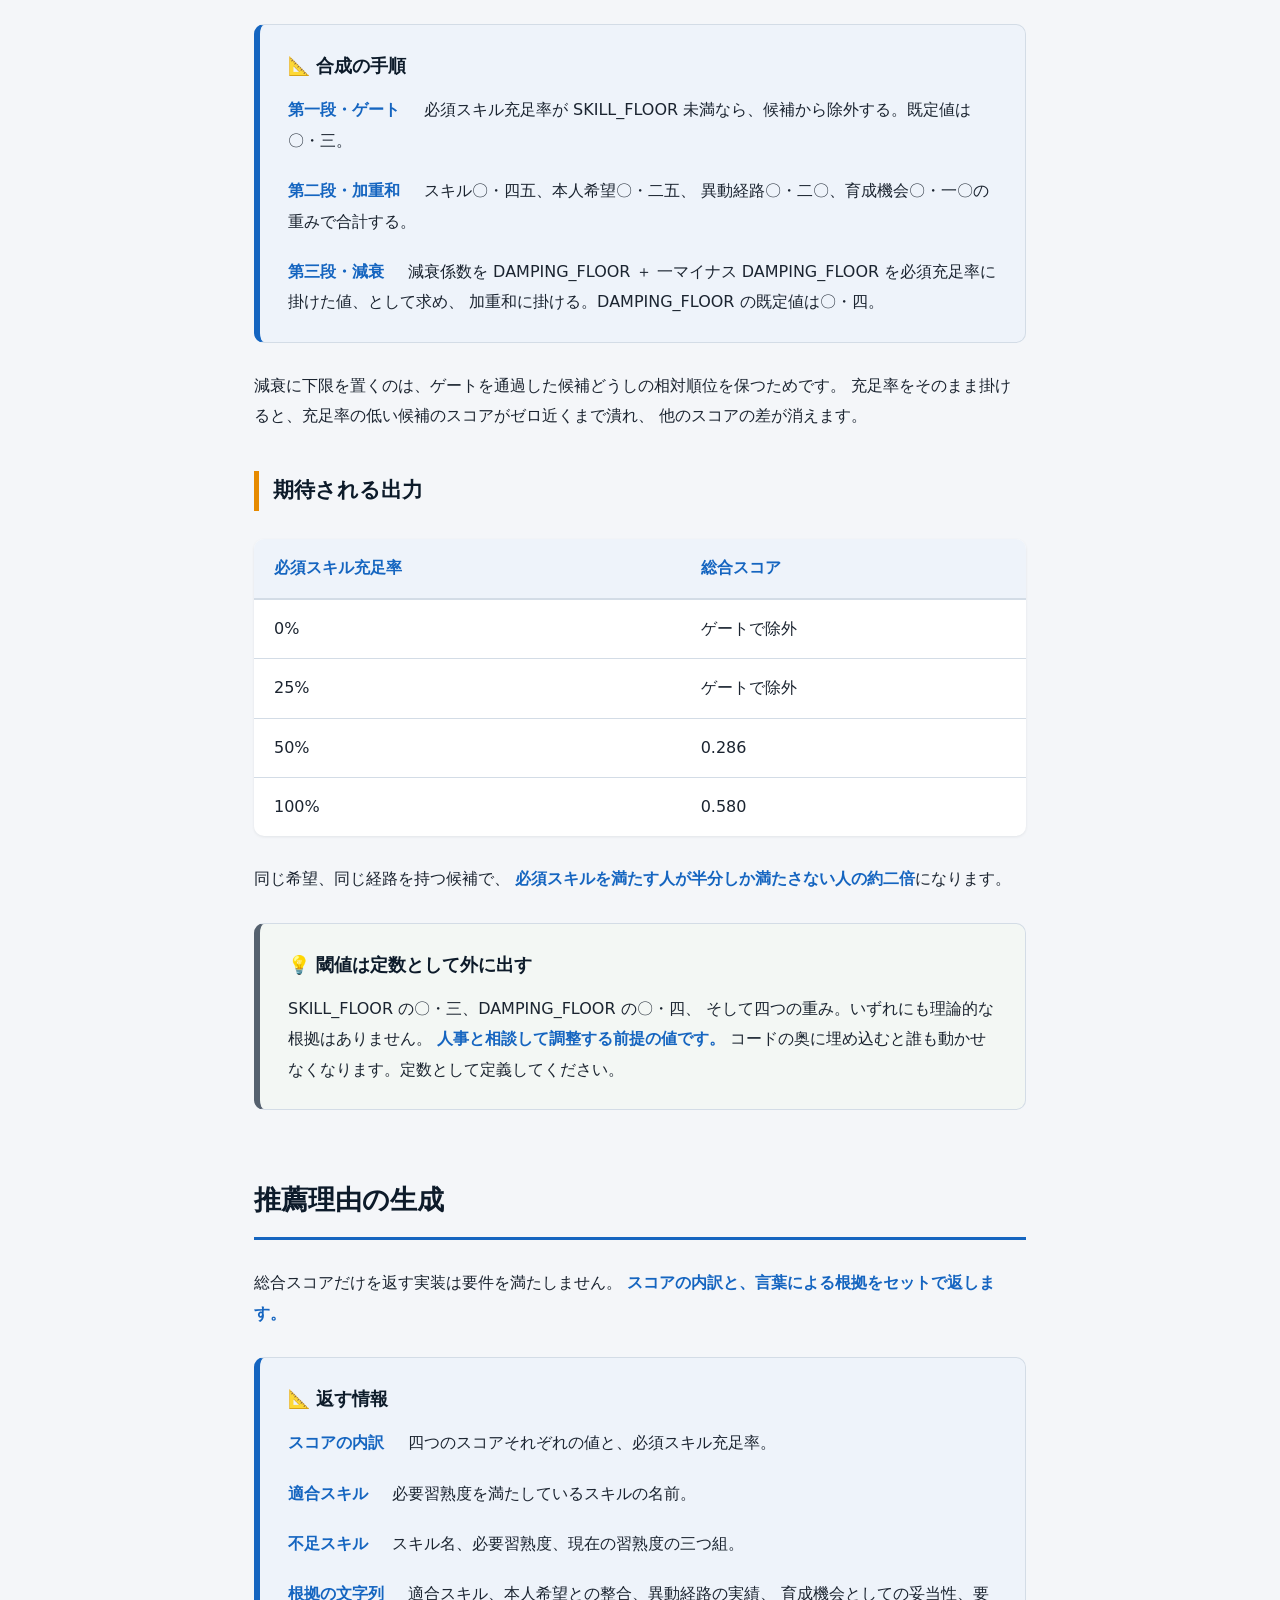
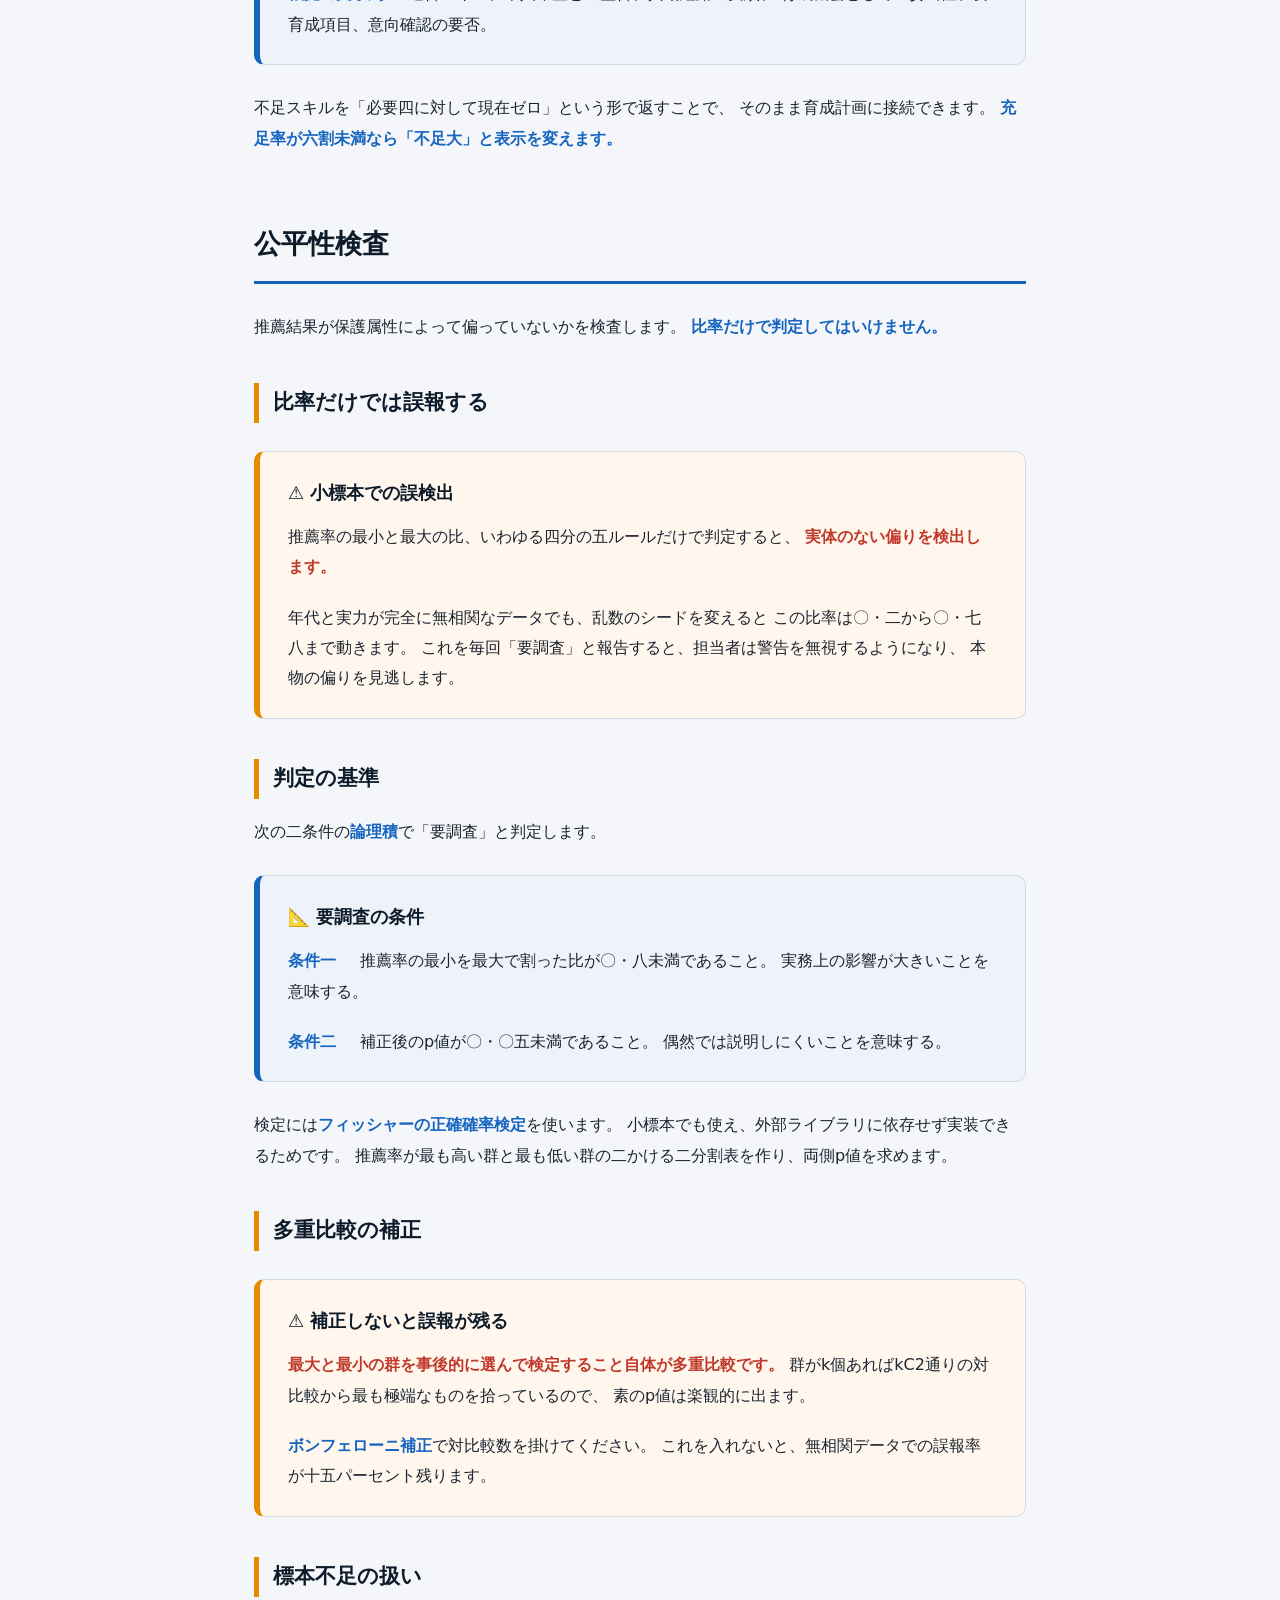
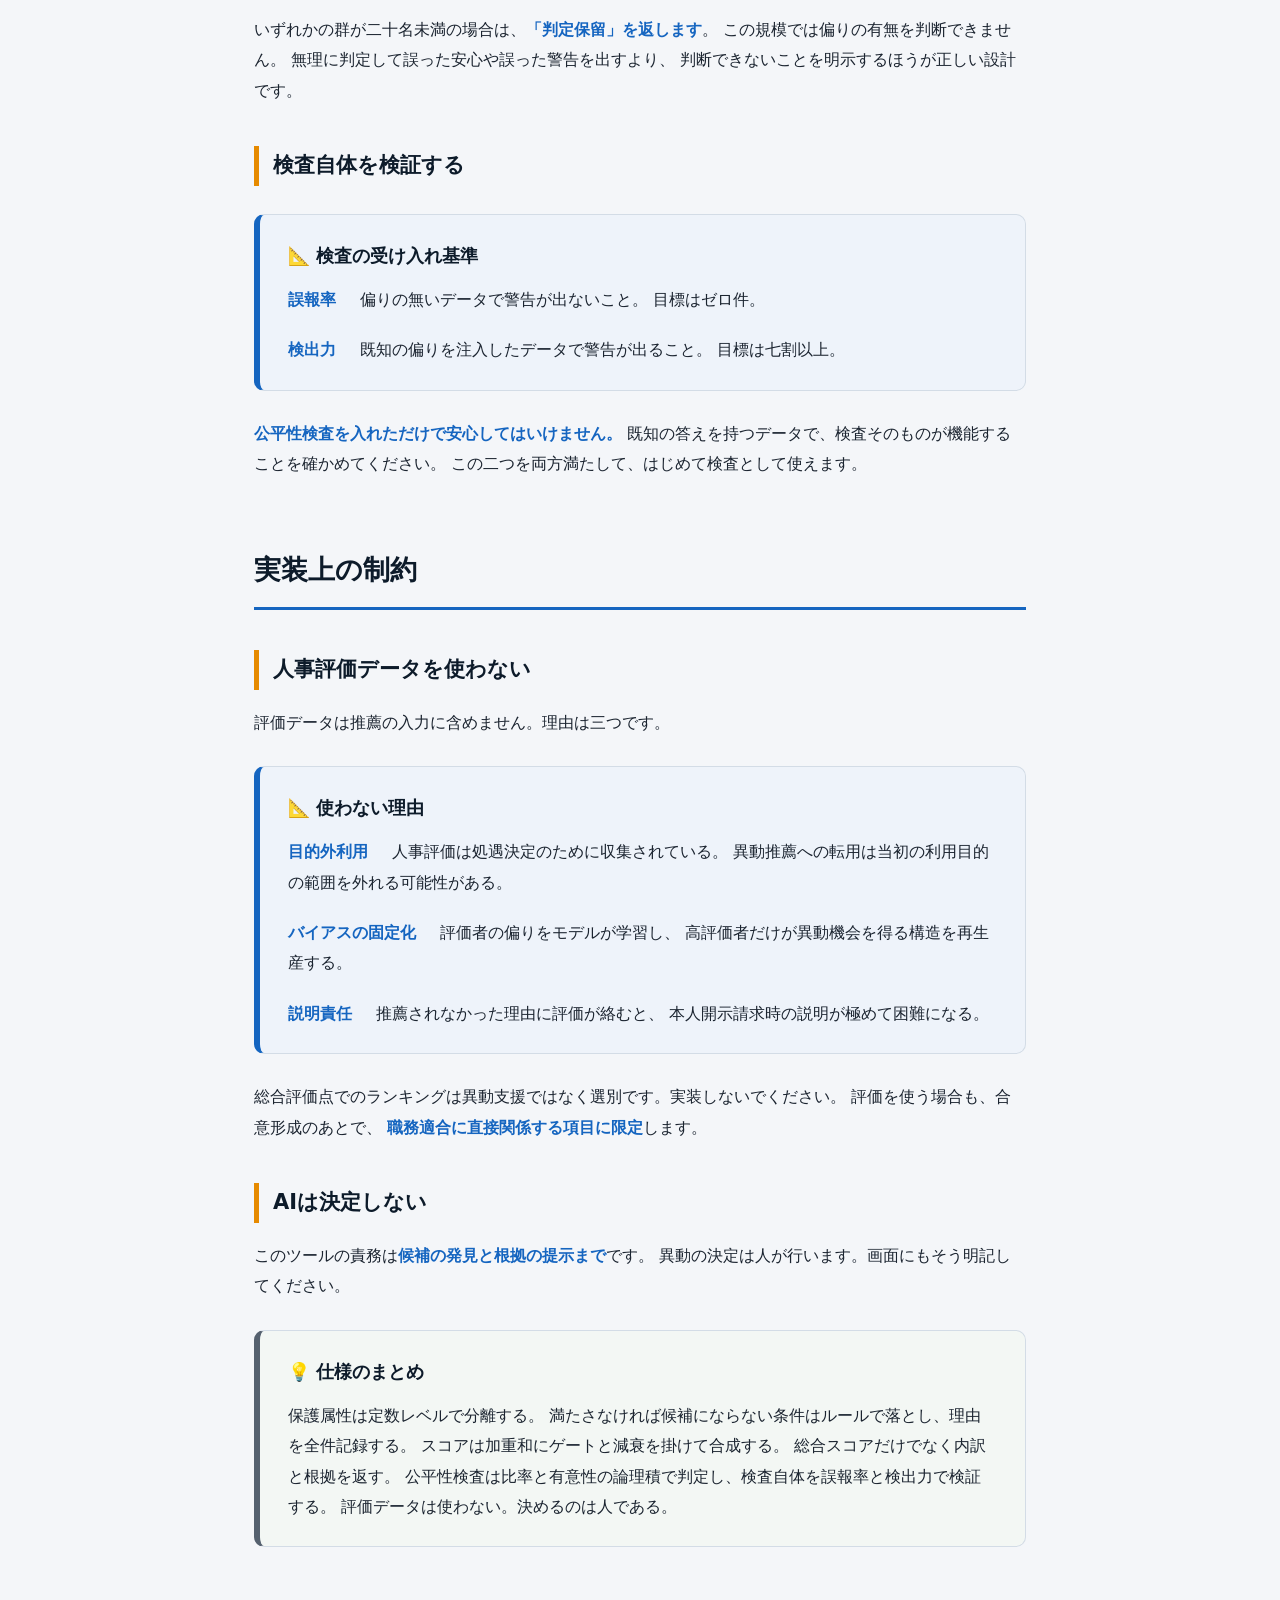
==== commit 54d03354: "教科書を仕様書として書き直した バグ発見の経緯を語る構成をやめ、実装に必要な定義だけを残した。 「加重和にしたら壊れた」ではなく「スコアはこう計算する」を書く。  7節構成:   1 データ構造（特徴" ====
--- a/textbook/hr/ch01/index.html
+++ b/textbook/hr/ch01/index.html
@@ -2,167 +2,189 @@
 <html lang="ja">
 <head>
 <meta charset="utf-8">
-<title>社内異動支援AIの作り方 — 第1章</title>
+<title>社内異動支援AI — 仕様</title>
 <link rel="stylesheet" href="../../assets/style.css">
 </head>
 <body>
 
 <section class="page-hero">
   <div class="kicker">第 1 章</div>
-  <h1>社内異動支援AIの作り方<span class="sub">— 設計判断と落とし穴</span></h1>
-  <p class="lead">人事の異動支援AIを実際に作ってみて分かった、設計上の判断と、
-  PoCで見つかった二つのバグの話をします。再実装する人が同じ穴に落ちないための記録です。</p>
+  <h1>社内異動支援AI<span class="sub">— 仕様</span></h1>
+  <p class="lead">社内異動の候補者・候補ポジションを根拠つきで提示するツールの仕様です。
+  データ構造、スコアの計算式、公平性検査の判定基準を定義します。</p>
 </section>
 
 <article class="article">
 
 <section id="s1">
-<h2>この分野に定番OSSは無い</h2>
-
-<p>まず結論から言います。社内異動支援AI、つまり内部人材モビリティやタレントマッチングと
-呼ばれる領域には、<span class="term">「これを使えば作れる」という定番のOSSは存在しません</span>。
-市場は商用製品が握っていて、Workday Talent Marketplace、Gloat、Eightfold.ai、
-SAP SuccessFactors といった製品のコア部分はクローズドです。</p>
-
-<p>ただし、構成要素ごとに標準的な技術とデータセットはあります。
-定番の完成品が無いだけで、部品は揃っているという状況です。</p>
-
-<h3>スキル体系がすべてを決める</h3>
-
-<p>この種のツールの精度は、<span class="term">スキルをどう表現するか</span>でほぼ決まります。
-ここを自前で適当に作ると、あとから何をやっても精度が上がりません。
-公開されている職業スキルの体系を土台にするのが定石です。</p>
-
-<div class="law-box">
-  <h4>使えるスキル体系</h4>
-  <p><span class="article"><b>ESCO</b>　EUが整備した約13,900のスキルと3,000職業の多言語オントロジー。
-  日本語版は無いが、英語圏では事実上の標準として扱われている。</span></p>
-  <p><span class="article"><b>O*NET</b>　米国労働省の職業データベース。
-  職業ごとのスキル・知識・作業内容がスコア化されており、パブリックドメインで配布されている。</span></p>
-  <p><span class="article"><b>日本版O-NET（job tag）</b>　厚生労働省が運営。
-  日本語で使える唯一の公的な職業データベースで、日本企業向けなら実質ここが出発点になる。</span></p>
-  <p><span class="article"><b>Lightcast Open Skills</b>　約32,000のスキルタクソノミー。
-  APIとCSVの両方が公開されている。</span></p>
-</div>
-
-<h3>マッチングは Person-Job Fit という研究領域</h3>
-
-<p>アルゴリズムの側は、学術的には<span class="term">Person-Job Fit</span>、略してPJFと
-呼ばれる研究分野になっています。職務記述と経歴をどう対応づけるかという問題です。</p>
-
-<p>初期の定番はPJFNNやAPJFNNといった、畳み込みや階層アテンションで職務と経歴を
-突き合わせるモデルでした。最近はJobBERTやESCOXLM-Rのように、
-BERT系の言語モデルでスキルを抽出して職務を埋め込む方向が主流です。</p>
-
-<p>ただし実務で効くのは、もっと単純な組み合わせです。
-社内の異動履歴が数千件あるなら、<span class="term">似た経歴の人がどこへ異動したか</span>という
-協調フィルタリングが一番効きます。そこに埋め込みベクトルの類似度検索と、
-等級や勤務地といったルールベースのフィルタを重ねる。この<span class="term">ハイブリッド構成</span>が
-実務の主流です。</p>
-
-<div class="pitfall-box">
-  <h4>研究の最新手法から入らないこと</h4>
-  <p><span class="term-x">最新のPJFモデルを実装することから始める</span>のは遠回りです。
-  論文の手法は大量の求人データで学習することを前提にしていますが、
-  社内異動では<span class="term">データ量が二桁足りません</span>。
-  数百人規模の会社で深層学習モデルを学習しても、過学習するだけです。
-  ルールと類似度から始めて、データが溜まってから複雑にするのが正しい順序です。</p>
-</div>
+<h2>データ構造</h2>
+
+<p>社員とポジションの二つの型を定義します。
+最も重要な制約は、<span class="term">特徴量に使ってよいフィールドと、
+公平性の監査でだけ参照してよいフィールドを分離する</span>ことです。</p>
+
+<div class="law-box">
+  <h4>フィールドの区分</h4>
+  <p><span class="article"><b>FEATURE_FIELDS</b>　スキル、経験年数、現部署、現職位、等級、勤務地、
+  資格、キャリア希望、過去所属。マッチングの計算に使ってよい。</span></p>
+  <p><span class="article"><b>AUDIT_ONLY_FIELDS</b>　性別、年代、国籍、勤続年数帯。
+  公平性検査からのみ参照でき、モデル入力に混ぜてはならない。</span></p>
+</div>
+
+<p>この二つは定数として定義し、集合が交差しないことをテストで検証します。
+コメントで注意書きを書くだけでは、あとから機能を足す人が誤って混ぜます。
+<span class="term">構造で守ってください。</span></p>
+
+<h3>社員が持つ値</h3>
+
+<p>スキルは<span class="term">スキル名から習熟度への辞書</span>で表現します。
+習熟度は一から五の整数です。単なるスキル名のリストにすると、
+「Pythonが書ける」と「Pythonの専門家」を区別できなくなり、
+必須要件の判定ができません。</p>
+
+<p>異動可否フラグを持たせます。本人の同意が取れていない、
+あるいは異動できない事情がある社員を、計算前に確実に除外するためです。</p>
+
+<h3>ポジションが持つ値</h3>
+
+<p>必須スキルと歓迎スキルを<span class="term">別のフィールドに分けます</span>。
+どちらも「スキル名から必要習熟度への辞書」ですが、
+必須スキルはゲート判定と減衰計算に使い、歓迎スキルは加点にしか使いません。
+一つにまとめると、歓迎スキルで必須スキルの不足を埋め合わせられてしまいます。</p>
+
+<p>等級は上限と下限の範囲で持ちます。募集人数と必須資格も持たせます。</p>
 </section>
 
 <section id="s2">
-<h2>評価データを使わないという判断</h2>
-
-<p>ここが技術的にも法的にも最大の分岐点です。人事にいれば評価データは見られます。
-見られるからといって、それを推薦モデルに入れてよいかは別の問題です。</p>
-
-<h3>三つのリスク</h3>
-
-<p>第一に<span class="term">目的外利用</span>のリスクです。人事評価は処遇を決めるために
-集めたデータです。それを異動推薦に転用するのは、当初の利用目的の範囲を
-外れる可能性があります。</p>
-
-<p>第二に<span class="term">バイアスの増幅</span>です。過去の評価に評価者の偏りが含まれていれば、
-AIはそれを学習して固定化します。結果として、高い評価を得た人だけが異動機会を得るという
-構造ができあがります。</p>
-
-<p>第三に<span class="term">説明責任</span>です。なぜ自分は推薦されなかったのかと問われたとき、
-評価が絡んでいると説明が極めて難しくなります。本人開示請求が来たときに答えられない
-仕組みは、人事では使えません。</p>
-
-<div class="pitfall-box">
-  <h4>評価データの扱い</h4>
-  <p><span class="term-x">総合評価点でランキングする</span>——これは異動支援ではなく、
-  単なる選別です。絶対に避けてください。</p>
-  <p><span class="term">まずは評価データを使わずに作る</span>。
-  スキルと経験と本人希望だけで組んでみると、それで十分な精度が出ることは珍しくありません。
-  評価を足すのは合意が取れてからで、そのときも総合点ではなく、
-  職務適合に直接関係する項目に限定します。</p>
-</div>
-
-<div class="case-box">
-  <h4>交渉材料としての価値</h4>
-  <p>評価データを外しておくと、法務や労働組合との合意形成が圧倒的に楽になります。
-  「まずスキルと本人希望だけで作りました」と言える状態は、非常に強い立場です。
-  逆に評価データを組み込んだ状態で説明に臨むと、議論がそこだけで止まります。
-  技術的な判断が、そのまま社内政治上の判断になっている例です。</p>
+<h2>ハードフィルタ</h2>
+
+<p>スコア計算の前に、ルールで確実に除外します。
+以下のいずれかに該当する社員は候補になりません。</p>
+
+<div class="law-box">
+  <h4>除外条件</h4>
+  <p><span class="article"><b>異動不可フラグ</b>　本人同意が無い、または異動できない事情がある。</span></p>
+  <p><span class="article"><b>同一部署</b>　現在の所属とポジションの部署が同じ。</span></p>
+  <p><span class="article"><b>等級の不一致</b>　本人の等級が募集レンジの外にある。</span></p>
+  <p><span class="article"><b>必須資格の未保有</b>　ポジションが要求する資格を持っていない。</span></p>
+</div>
+
+<p>ここをスコアに混ぜてはいけません。等級が二つ下でも他のスコアが高ければ
+候補に出てくる、という挙動になります。<span class="term">満たさなければ候補にならない条件は、
+スコアではなくルールで落としてください。</span></p>
+
+<h3>除外理由を返す</h3>
+
+<p>フィルタは真偽値だけでなく、<span class="term">除外した理由の文字列を返します</span>。
+呼び出し側は候補リストと除外リストの両方を受け取ります。</p>
+
+<div class="pitfall-box">
+  <h4>なぜ理由が必要か</h4>
+  <p><span class="term-x">推薦された人の情報だけを保持する</span>設計では、
+  「なぜ自分は候補に入らなかったのか」に答えられません。</p>
+  <p>本人開示請求や労働組合への説明で必要になります。
+  <span class="term">除外理由を全件記録し、参照できるようにしてください。</span>
+  等級不一致で何名、資格未保有で何名、という内訳が出せる状態が要件です。</p>
 </div>
 </section>
 
 <section id="s3">
-<h2>保護属性は構造で分離する</h2>
-
-<p>性別や年齢といった属性の扱いは、コメントで注意書きを書くだけでは足りません。
-<span class="term">データ構造のレベルで分離する</span>のが確実です。</p>
-
-<p>実装では、特徴量として使ってよいフィールドの集合と、
-公平性の監査でだけ参照してよいフィールドの集合を、
-明示的に別の定数として定義しました。属性はデータとしては保持しますが、
-マッチングの入力を組み立てる関数には決して渡しません。</p>
-
-<div class="law-box">
-  <h4>二つの集合を分ける</h4>
-  <p><span class="article"><b>特徴量</b>　スキル、経験年数、現部署、等級、勤務地、資格、キャリア希望、過去所属。
-  マッチングの計算に使ってよいもの。</span></p>
-  <p><span class="article"><b>監査専用</b>　性別、年代、国籍、勤続年数帯。
-  公平性検査からのみ参照でき、モデル入力に混ぜてはならないもの。</span></p>
-</div>
-
-<p>こうしておくと、あとから機能を足す人が誤って属性を特徴量に混ぜたとき、
-コードレビューで気づけます。<span class="term">規約ではなく構造で守る</span>という考え方です。</p>
+<h2>四つのスコア</h2>
+
+<p>ハードフィルタを通過した候補に対して、四つのスコアを計算します。
+いずれも値域はゼロから一です。</p>
+
+<h3>スキル適合</h3>
+
+<p>必須スキルごとに、<span class="term">本人の習熟度を必要習熟度で割り、一で頭打ち</span>にします。
+その平均が必須スキル充足率です。歓迎スキルも同様に計算します。</p>
+
+<p>スキル適合スコアは、必須が四分の三、歓迎が四分の一の重みで合成した値です。
+ただし<span class="term">必須スキル充足率は別途そのまま返します</span>。
+ゲート判定と減衰計算にはこちらを使うためです。</p>
+
+<h3>本人希望との整合</h3>
+
+<p>キャリア希望とポジションの内容が一致すれば一、
+希望はあるが方向が違えば〇・三五、希望が未記入なら〇・五を返します。</p>
+
+<div class="pitfall-box">
+  <h4>未記入を不利にしない</h4>
+  <p><span class="term-x">希望が無い場合にゼロを返す</span>と、
+  キャリアシートを書いていない社員が構造的に不利になります。
+  書く習慣は部署ごとに差があるため、これは実力とは無関係な差です。</p>
+  <p><span class="term">未記入は中立値の〇・五</span>を返してください。
+  そのうえで、推薦理由に「本人の希望が未登録。意向確認が必要」と明示します。</p>
+</div>
+
+<h3>異動経路の一般性</h3>
+
+<p>過去に同じ部署間の異動が多いほど高いスコアを返します。
+現部署からの異動先の分布を取り、最頻の異動先を一とする正規化を行います。
+履歴が無い部署は〇・五を返します。</p>
+
+<div class="pitfall-box">
+  <h4>個人単位で使わない</h4>
+  <p><span class="term-x">個人の異動履歴をそのまま推薦に使う</span>のはプライバシー上の問題があります。
+  <span class="term">部署間の集約統計だけを使ってください。</span>
+  「どの部署からどの部署への異動が一般的か」という情報に落とします。</p>
+  <p>また、これは過去の慣行の再現なので、過去に偏りがあれば偏りも再現します。
+  重みを控えめにしてください。</p>
+</div>
+
+<h3>育成機会</h3>
+
+<p>必須スキルの平均ギャップを計算し、<span class="term">ギャップ一・〇前後を最良とする山形の関数</span>で
+スコアを返します。</p>
+
+<table class="timeline">
+  <thead><tr><th>平均ギャップ</th><th>スコア</th><th>意味</th></tr></thead>
+  <tbody>
+    <tr><td>ゼロ以下</td><td>0.55</td><td>完全充足。悪くないが伸びしろが小さい</td></tr>
+    <tr><td>一・〇</td><td>1.00</td><td>適度なストレッチ。最も望ましい</td></tr>
+    <tr><td>一・五超</td><td>逓減</td><td>乖離が大きく無理がある</td></tr>
+  </tbody>
+</table>
+
+<p>異動を育成機会として捉える設計です。
+スキルが完全に一致する候補だけを上位にすると、
+既にできる仕事に配置し続けることになります。</p>
 </section>
 
 <section id="s4">
-<h2>一つめのバグ　スコアが加重和では壊れる</h2>
-
-<p>ここからが本題です。実際に作ってみて見つかった問題を二つ話します。
-どちらも設計段階では気づかず、動かして初めて見えたものです。</p>
-
-<h3>何が起きたか</h3>
-
-<p>最初のスコア設計は素直な<span class="term">加重和</span>でした。
-スキル適合、本人希望との整合、過去の異動経路、育成機会という四つのスコアに
-重みを掛けて足し合わせる。よくある設計です。</p>
-
-<p>これで動かしたところ、推薦候補の上位五名のうち<span class="term-x">四名の必須スキル充足率がゼロ</span>でした。
-必須スキルを一つも持っていない人が、本人希望と過去の異動経路だけで上位に来ていたのです。</p>
-
-<div class="pitfall-box">
-  <h4>加重和の構造的な欠陥</h4>
-  <p><span class="term-x">スキルがゼロでも他のスコアが補ってしまう</span>。
-  これが加重和の性質です。どれか一つが決定的に欠けていても、
-  他が高ければ合計は上がります。</p>
-  <p>推薦システムとしては珍しくない挙動ですが、<span class="term">人事の文脈では致命的</span>です。
-  必須スキルを持たない人を候補として出した瞬間に、
-  担当者はそのツールを信用しなくなります。一度失った信頼は戻りません。</p>
-</div>
-
-<h3>ゲートと減衰の二段構え</h3>
-
-<p>対策は二つ入れました。一つめが<span class="term">ゲート</span>です。
-必須スキルの充足率が三割未満の候補は、そもそも推薦対象から外します。
-二つめが<span class="term">減衰</span>です。ゲートを通過した候補も、
-加重和に充足率に応じた係数を掛けて抑えます。</p>
+<h2>スコアの合成</h2>
+
+<p>四つのスコアを合成して総合スコアを出します。
+<span class="term">単純な加重和にしてはいけません。</span></p>
+
+<div class="pitfall-box">
+  <h4>加重和の欠陥</h4>
+  <p><span class="term-x">加重和では、必須スキルがゼロの候補が上位に来ます。</span>
+  本人希望と異動経路のスコアが高ければ、合計は上がるためです。</p>
+  <p>推薦システムとしては通常の挙動ですが、人事では使えません。
+  必須スキルを持たない人を候補に出した時点で、担当者はツールを信用しなくなります。</p>
+</div>
+
+<h3>ゲートと減衰</h3>
+
+<p>二段構えで抑えます。</p>
+
+<div class="law-box">
+  <h4>合成の手順</h4>
+  <p><span class="article"><b>第一段・ゲート</b>　必須スキル充足率が
+  SKILL_FLOOR 未満なら、候補から除外する。既定値は〇・三。</span></p>
+  <p><span class="article"><b>第二段・加重和</b>　スキル〇・四五、本人希望〇・二五、
+  異動経路〇・二〇、育成機会〇・一〇の重みで合計する。</span></p>
+  <p><span class="article"><b>第三段・減衰</b>　減衰係数を
+  DAMPING_FLOOR ＋ 一マイナス DAMPING_FLOOR を必須充足率に掛けた値、として求め、
+  加重和に掛ける。DAMPING_FLOOR の既定値は〇・四。</span></p>
+</div>
+
+<p>減衰に下限を置くのは、ゲートを通過した候補どうしの相対順位を保つためです。
+充足率をそのまま掛けると、充足率の低い候補のスコアがゼロ近くまで潰れ、
+他のスコアの差が消えます。</p>
+
+<h3>期待される出力</h3>
 
 <table class="timeline">
   <thead><tr><th>必須スキル充足率</th><th>総合スコア</th></tr></thead>
@@ -174,145 +196,139 @@
   </tbody>
 </table>
 
-<p>同じ希望、同じ経路を持つ人でも、必須スキルを満たしている人は
-半分しか満たしていない人の<span class="term">約二倍のスコア</span>になります。
-これで順位が実感と合うようになりました。</p>
+<p>同じ希望、同じ経路を持つ候補で、
+<span class="term">必須スキルを満たす人が半分しか満たさない人の約二倍</span>になります。</p>
 
 <div class="case-box">
-  <h4>閾値は外に出しておく</h4>
-  <p>ゲートの三割という数字に理論的な根拠はありません。
-  だからこそ<span class="term">定数として外に出し、人事と相談して調整できる形</span>にしてあります。
-  この種の閾値をコードの奥に埋め込むと、あとで誰も動かせなくなります。</p>
+  <h4>閾値は定数として外に出す</h4>
+  <p>SKILL_FLOOR の〇・三、DAMPING_FLOOR の〇・四、
+  そして四つの重み。いずれにも理論的な根拠はありません。
+  <span class="term">人事と相談して調整する前提の値です。</span>
+  コードの奥に埋め込むと誰も動かせなくなります。定数として定義してください。</p>
 </div>
 </section>
 
 <section id="s5">
-<h2>二つめのバグ　公平性検査が誤報していた</h2>
-
-<p>これがこのプロジェクトで一番の発見でした。しかも、私は最初に原因を読み違えています。</p>
-
-<h3>偏りが出た</h3>
-
-<p>公平性検査を回したところ、年代による推薦率に偏りが出ました。
-最も高い年代と最も低い年代で二倍の差があり、四分の五ルールの基準を大きく下回ります。</p>
-
-<p>保護属性はモデルに一切入れていません。それでも偏りが出たので、
-過去の異動履歴を使う<span class="term">協調シグナルが原因だろう</span>と考えました。
-過去に偏りがあればそれを学習して再現する、という筋書きです。もっともらしい説明です。</p>
-
-<h3>ところが違った</h3>
-
-<p>協調シグナルの重みをゼロにしても、偏りはほとんど改善しませんでした。
-そこでデータそのものを調べたところ、<span class="term">年代と実力が完全に無相関</span>でした。
-等級も経験年数もスキル数も、年代によってほぼ同じだったのです。</p>
-
-<p>決定的だったのは、乱数のシードを変えて何度も回した結果です。
-偏りの指標が<span class="term-x">0.20から0.78まで暴れました</span>。
-本物の偏りがあるなら、シードを変えても安定するはずです。</p>
-
-<div class="pitfall-box">
-  <h4>実体のない偏りを検出していた</h4>
-  <p>つまりこれは<span class="term-x">検査側の誤報</span>でした。
-  小さな標本に対して上位五名を取るという操作をすると、
-  たまたまの差が大きく出ます。それを偏りとして報告していたわけです。</p>
-  <p>これは実運用では最悪の欠陥です。<span class="term">オオカミ少年</span>になって、
-  担当者が警告を無視するようになり、本物の偏りを見逃します。
-  検査が厳しすぎるのではなく、検査が間違っているのです。</p>
-</div>
-
-<h3>統計的有意性を入れる</h3>
-
-<p>対策として、比率だけでなく<span class="term">統計的有意性</span>を併記するようにしました。
-判定は二つの条件の論理積です。比率が基準を下回っていること。そして、
-その差が偶然では説明しにくいこと。</p>
-
-<p>検定には<span class="term">フィッシャーの正確確率検定</span>を使いました。
-小さい標本でも使えて、外部ライブラリに依存せずに実装できるためです。
-実装が正しいことはscipyと小数点以下六桁まで一致することで確認しました。</p>
-
-<div class="law-box">
-  <h4>多重比較の補正を忘れない</h4>
-  <p><span class="article"><b>問題</b>　最も推薦率が高い群と低い群を事後的に選んで検定すること自体が、
-  多重比較にあたる。群がいくつもあれば、その中で最も極端な対を拾っているので、
-  素のp値は楽観的に出る。</span></p>
-  <p><span class="article"><b>対処</b>　ボンフェローニ補正で対比較の数を掛けて補正する。
-  これを入れないと、誤報率は十五パーセント残る。</span></p>
-</div>
-
-<table class="timeline">
-  <thead><tr><th>指標</th><th>補正前</th><th>補正後</th></tr></thead>
-  <tbody>
-    <tr><td>誤報率（無相関データ）</td><td>15%</td><td>0%</td></tr>
-    <tr><td>検出力（実バイアス注入）</td><td>—</td><td>75%</td></tr>
-  </tbody>
-</table>
-
-<p>本物のバイアスを注入したデータでは七十五パーセント検出できています。
-<span class="term">誤報をゼロにしつつ、検出力は保った</span>ということです。</p>
+<h2>推薦理由の生成</h2>
+
+<p>総合スコアだけを返す実装は要件を満たしません。
+<span class="term">スコアの内訳と、言葉による根拠をセットで返します。</span></p>
+
+<div class="law-box">
+  <h4>返す情報</h4>
+  <p><span class="article"><b>スコアの内訳</b>　四つのスコアそれぞれの値と、必須スキル充足率。</span></p>
+  <p><span class="article"><b>適合スキル</b>　必要習熟度を満たしているスキルの名前。</span></p>
+  <p><span class="article"><b>不足スキル</b>　スキル名、必要習熟度、現在の習熟度の三つ組。</span></p>
+  <p><span class="article"><b>根拠の文字列</b>　適合スキル、本人希望との整合、異動経路の実績、
+  育成機会としての妥当性、要育成項目、意向確認の要否。</span></p>
+</div>
+
+<p>不足スキルを「必要四に対して現在ゼロ」という形で返すことで、
+そのまま育成計画に接続できます。
+<span class="term">充足率が六割未満なら「不足大」と表示を変えます。</span></p>
+</section>
+
+<section id="s6">
+<h2>公平性検査</h2>
+
+<p>推薦結果が保護属性によって偏っていないかを検査します。
+<span class="term">比率だけで判定してはいけません。</span></p>
+
+<h3>比率だけでは誤報する</h3>
+
+<div class="pitfall-box">
+  <h4>小標本での誤検出</h4>
+  <p>推薦率の最小と最大の比、いわゆる四分の五ルールだけで判定すると、
+  <span class="term-x">実体のない偏りを検出します。</span></p>
+  <p>年代と実力が完全に無相関なデータでも、乱数のシードを変えると
+  この比率は〇・二から〇・七八まで動きます。
+  これを毎回「要調査」と報告すると、担当者は警告を無視するようになり、
+  本物の偏りを見逃します。</p>
+</div>
+
+<h3>判定の基準</h3>
+
+<p>次の二条件の<span class="term">論理積</span>で「要調査」と判定します。</p>
+
+<div class="law-box">
+  <h4>要調査の条件</h4>
+  <p><span class="article"><b>条件一</b>　推薦率の最小を最大で割った比が〇・八未満であること。
+  実務上の影響が大きいことを意味する。</span></p>
+  <p><span class="article"><b>条件二</b>　補正後のp値が〇・〇五未満であること。
+  偶然では説明しにくいことを意味する。</span></p>
+</div>
+
+<p>検定には<span class="term">フィッシャーの正確確率検定</span>を使います。
+小標本でも使え、外部ライブラリに依存せず実装できるためです。
+推薦率が最も高い群と最も低い群の二かける二分割表を作り、両側p値を求めます。</p>
+
+<h3>多重比較の補正</h3>
+
+<div class="pitfall-box">
+  <h4>補正しないと誤報が残る</h4>
+  <p><span class="term-x">最大と最小の群を事後的に選んで検定すること自体が多重比較です。</span>
+  群がk個あればkC2通りの対比較から最も極端なものを拾っているので、
+  素のp値は楽観的に出ます。</p>
+  <p><span class="term">ボンフェローニ補正</span>で対比較数を掛けてください。
+  これを入れないと、無相関データでの誤報率が十五パーセント残ります。</p>
+</div>
+
+<h3>標本不足の扱い</h3>
+
+<p>いずれかの群が二十名未満の場合は、<span class="term">「判定保留」を返します</span>。
+この規模では偏りの有無を判断できません。
+無理に判定して誤った安心や誤った警告を出すより、
+判断できないことを明示するほうが正しい設計です。</p>
+
+<h3>検査自体を検証する</h3>
+
+<div class="law-box">
+  <h4>検査の受け入れ基準</h4>
+  <p><span class="article"><b>誤報率</b>　偏りの無いデータで警告が出ないこと。
+  目標はゼロ件。</span></p>
+  <p><span class="article"><b>検出力</b>　既知の偏りを注入したデータで警告が出ること。
+  目標は七割以上。</span></p>
+</div>
+
+<p><span class="term">公平性検査を入れただけで安心してはいけません。</span>
+既知の答えを持つデータで、検査そのものが機能することを確かめてください。
+この二つを両方満たして、はじめて検査として使えます。</p>
+</section>
+
+<section id="s7">
+<h2>実装上の制約</h2>
+
+<h3>人事評価データを使わない</h3>
+
+<p>評価データは推薦の入力に含めません。理由は三つです。</p>
+
+<div class="law-box">
+  <h4>使わない理由</h4>
+  <p><span class="article"><b>目的外利用</b>　人事評価は処遇決定のために収集されている。
+  異動推薦への転用は当初の利用目的の範囲を外れる可能性がある。</span></p>
+  <p><span class="article"><b>バイアスの固定化</b>　評価者の偏りをモデルが学習し、
+  高評価者だけが異動機会を得る構造を再生産する。</span></p>
+  <p><span class="article"><b>説明責任</b>　推薦されなかった理由に評価が絡むと、
+  本人開示請求時の説明が極めて困難になる。</span></p>
+</div>
+
+<p>総合評価点でのランキングは異動支援ではなく選別です。実装しないでください。
+評価を使う場合も、合意形成のあとで、
+<span class="term">職務適合に直接関係する項目に限定</span>します。</p>
+
+<h3>AIは決定しない</h3>
+
+<p>このツールの責務は<span class="term">候補の発見と根拠の提示まで</span>です。
+異動の決定は人が行います。画面にもそう明記してください。</p>
 
 <div class="case-box">
-  <h4>検査そのものを検査する</h4>
-  <p>この一件から言えるのは、<span class="term">公平性検査を入れただけで安心してはいけない</span>ということです。
-  検査が正しく機能しているかを、既知の答えを持つデータで確かめる必要があります。
-  偏りの無いデータを入れて警告が出ないか。偏りを注入したデータで警告が出るか。
-  この二つを両方確認して、はじめて検査として使えます。</p>
-</div>
-</section>
-
-<section id="s6">
-<h2>再実装する人へのアドバイス</h2>
-
-<p>最後に、これから自前で作る人に伝えたいことをまとめます。</p>
-
-<h3>順序を間違えない</h3>
-
-<p>いきなり埋め込みモデルや深層学習から入らないでください。
-<span class="term">まずルールと単純な類似度で組んで、人事担当者に見せる</span>。
-そこで出てくる「この候補はおかしい」という反応が、
-どんな精度指標よりも価値のある情報です。</p>
-
-<p>今回のスコアのバグも、動かして候補リストを目で見たから気づけました。
-指標だけ見ていたら気づきません。</p>
-
-<h3>除外理由を必ず残す</h3>
-
-<p>推薦した理由と同じくらい、<span class="term">推薦しなかった理由</span>が重要です。
-なぜ自分は候補に入らなかったのかと問われたときに答えられない仕組みは、
-人事では使えません。ハードフィルタで落とした理由も、
-ゲートで落とした理由も、全件記録してください。</p>
-
-<div class="pitfall-box">
-  <h4>スコアだけでは人事は使えない</h4>
-  <p><span class="term-x">総合スコア0.427</span>とだけ表示されても、担当者は判断できません。
-  <span class="term">適合スキルは何か、何が不足しているか、本人の希望と合っているか</span>を
-  言葉で出して、はじめて使える道具になります。
-  スコアの内訳と根拠をセットで表示してください。</p>
-</div>
-
-<h3>公平性は最初から入れる</h3>
-
-<p>あとから足すものではありません。データ構造の設計時点で保護属性を分離し、
-最初のPoCから検査を回してください。<span class="term">雇用分野のAIは
-EU AI Actでハイリスクに分類</span>されています。国内でも経済産業省の
-AI事業者ガイドラインがあり、説明責任の設計は最初から必要です。</p>
-
-<h3>AIは決定しない</h3>
-
-<p>最後にこれが一番大事です。<span class="term">AIの役割は候補の発見と根拠の提示まで</span>で、
-異動の決定は人が行います。この境界を曖昧にすると、
-技術的な問題が一気に人事上の問題に変わります。</p>
-
-<p>画面にもそう明記しておくべきです。ツールを使う人が、
-これは決定するものではないと常に意識できるようにしておく。
-それが結果的に、作った人自身を守ることにもなります。</p>
-
-<div class="case-box">
-  <h4>まとめ</h4>
-  <p>定番OSSは無いが部品は揃っている。スキル体系は公的なものを土台にする。
-  評価データはまず使わない。保護属性は構造で分離する。
-  スコアは加重和にせずゲートと減衰を入れる。
-  公平性検査は有意性まで見て、検査自体を検証する。
-  そして、決めるのは人である。</p>
+  <h4>仕様のまとめ</h4>
+  <p>保護属性は定数レベルで分離する。
+  満たさなければ候補にならない条件はルールで落とし、理由を全件記録する。
+  スコアは加重和にゲートと減衰を掛けて合成する。
+  総合スコアだけでなく内訳と根拠を返す。
+  公平性検査は比率と有意性の論理積で判定し、検査自体を誤報率と検出力で検証する。
+  評価データは使わない。決めるのは人である。</p>
 </div>
 </section>
 
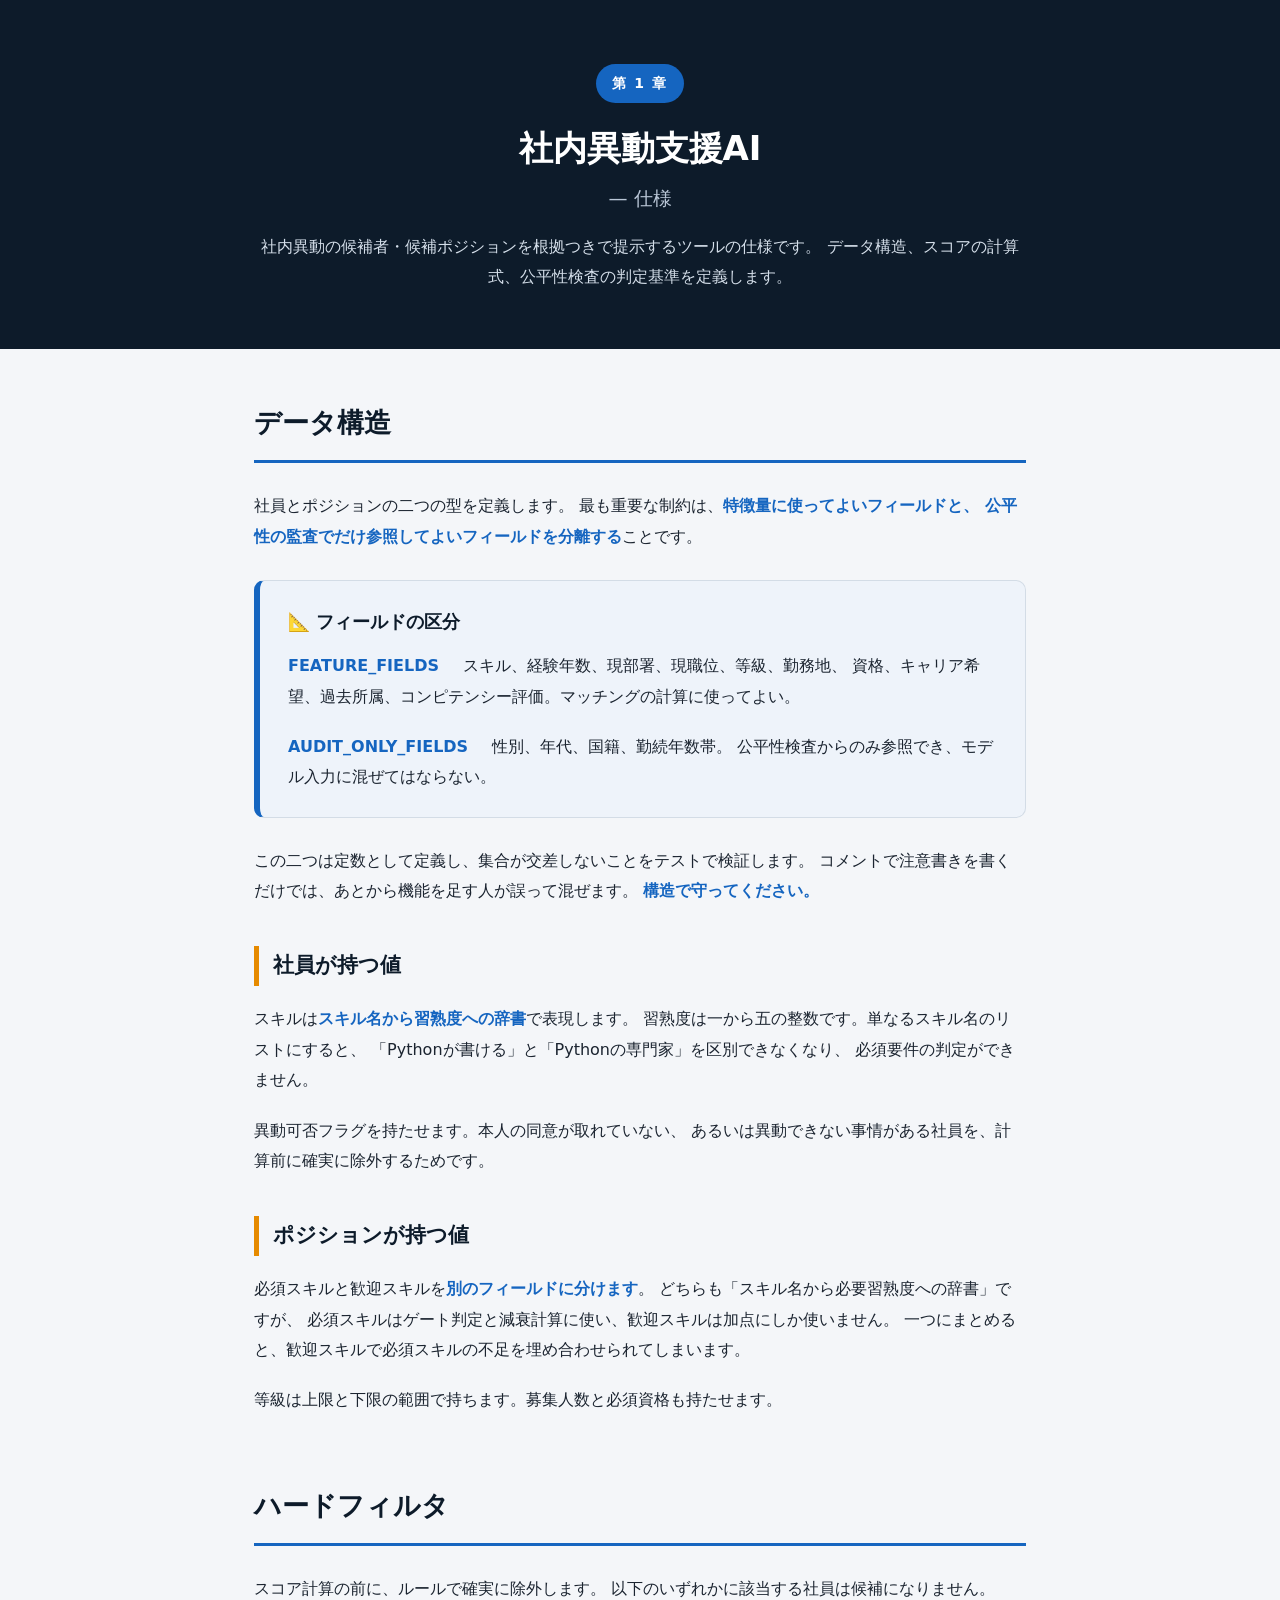
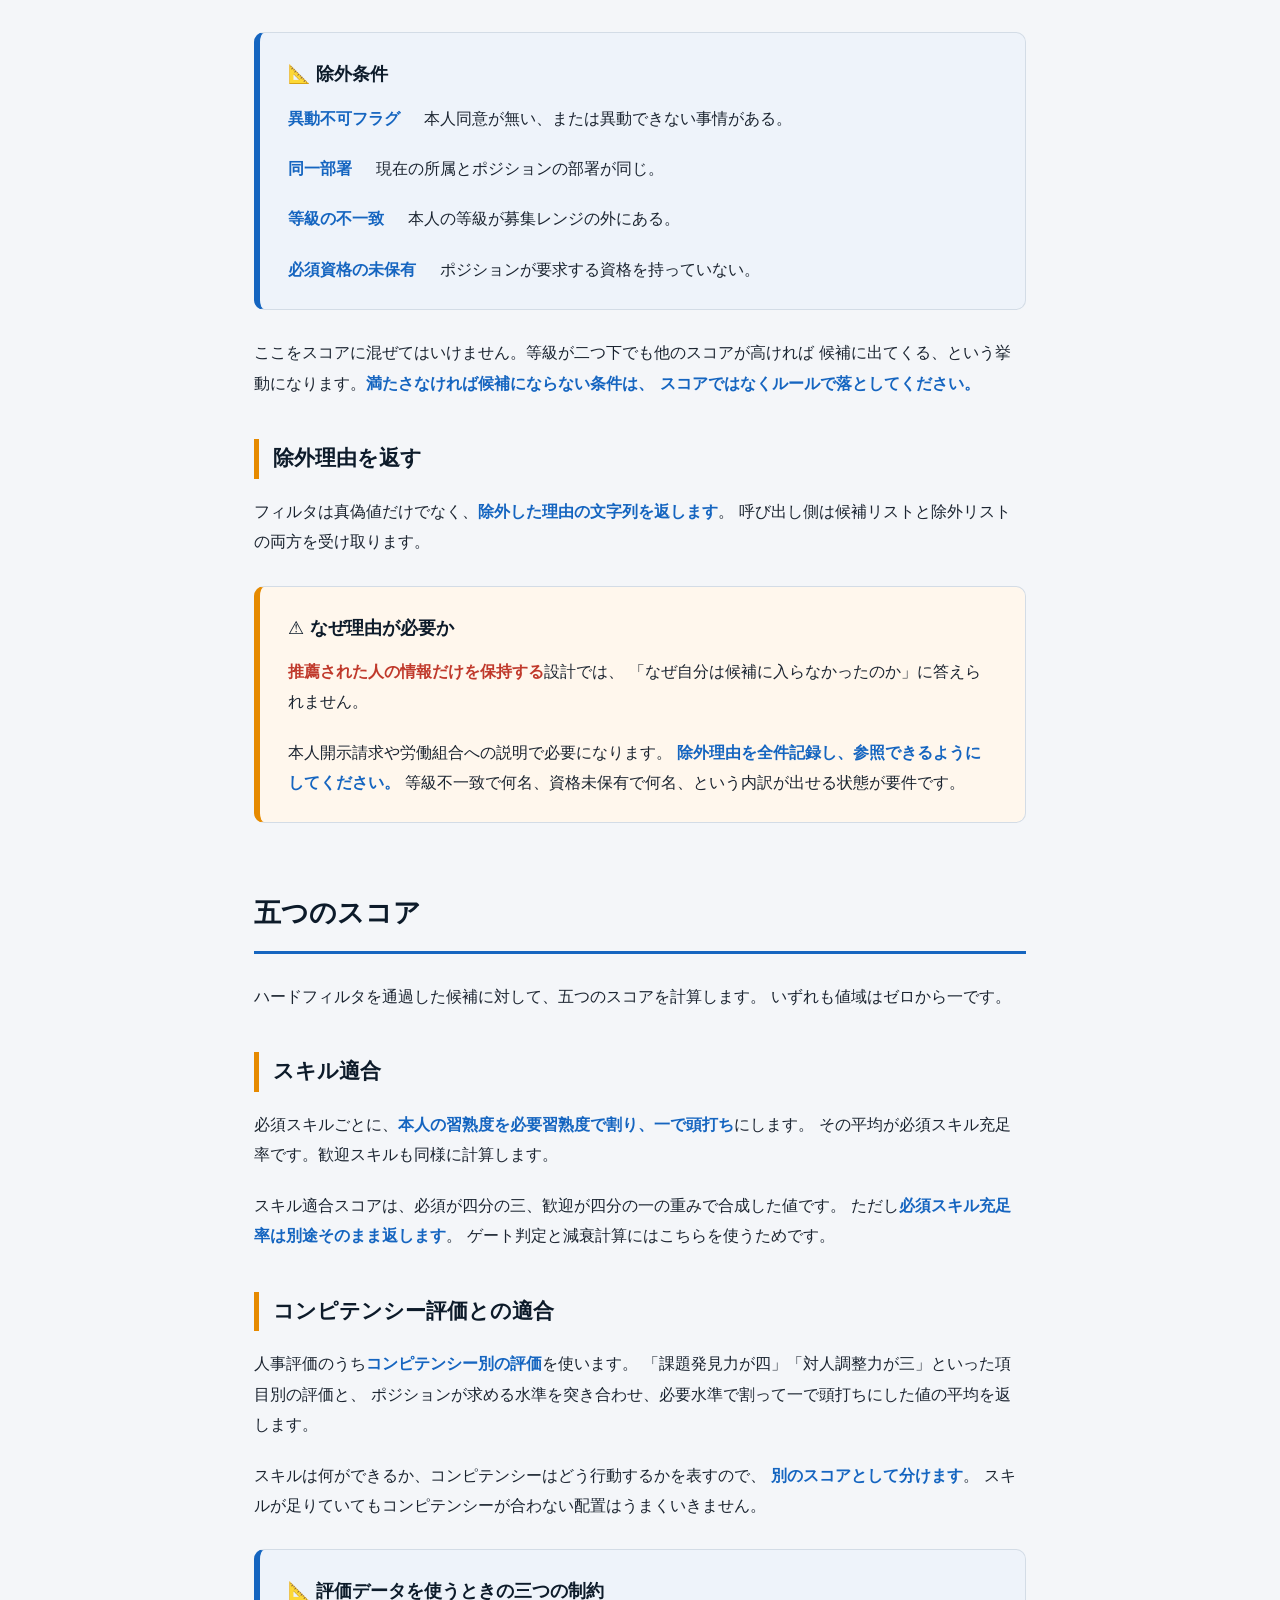
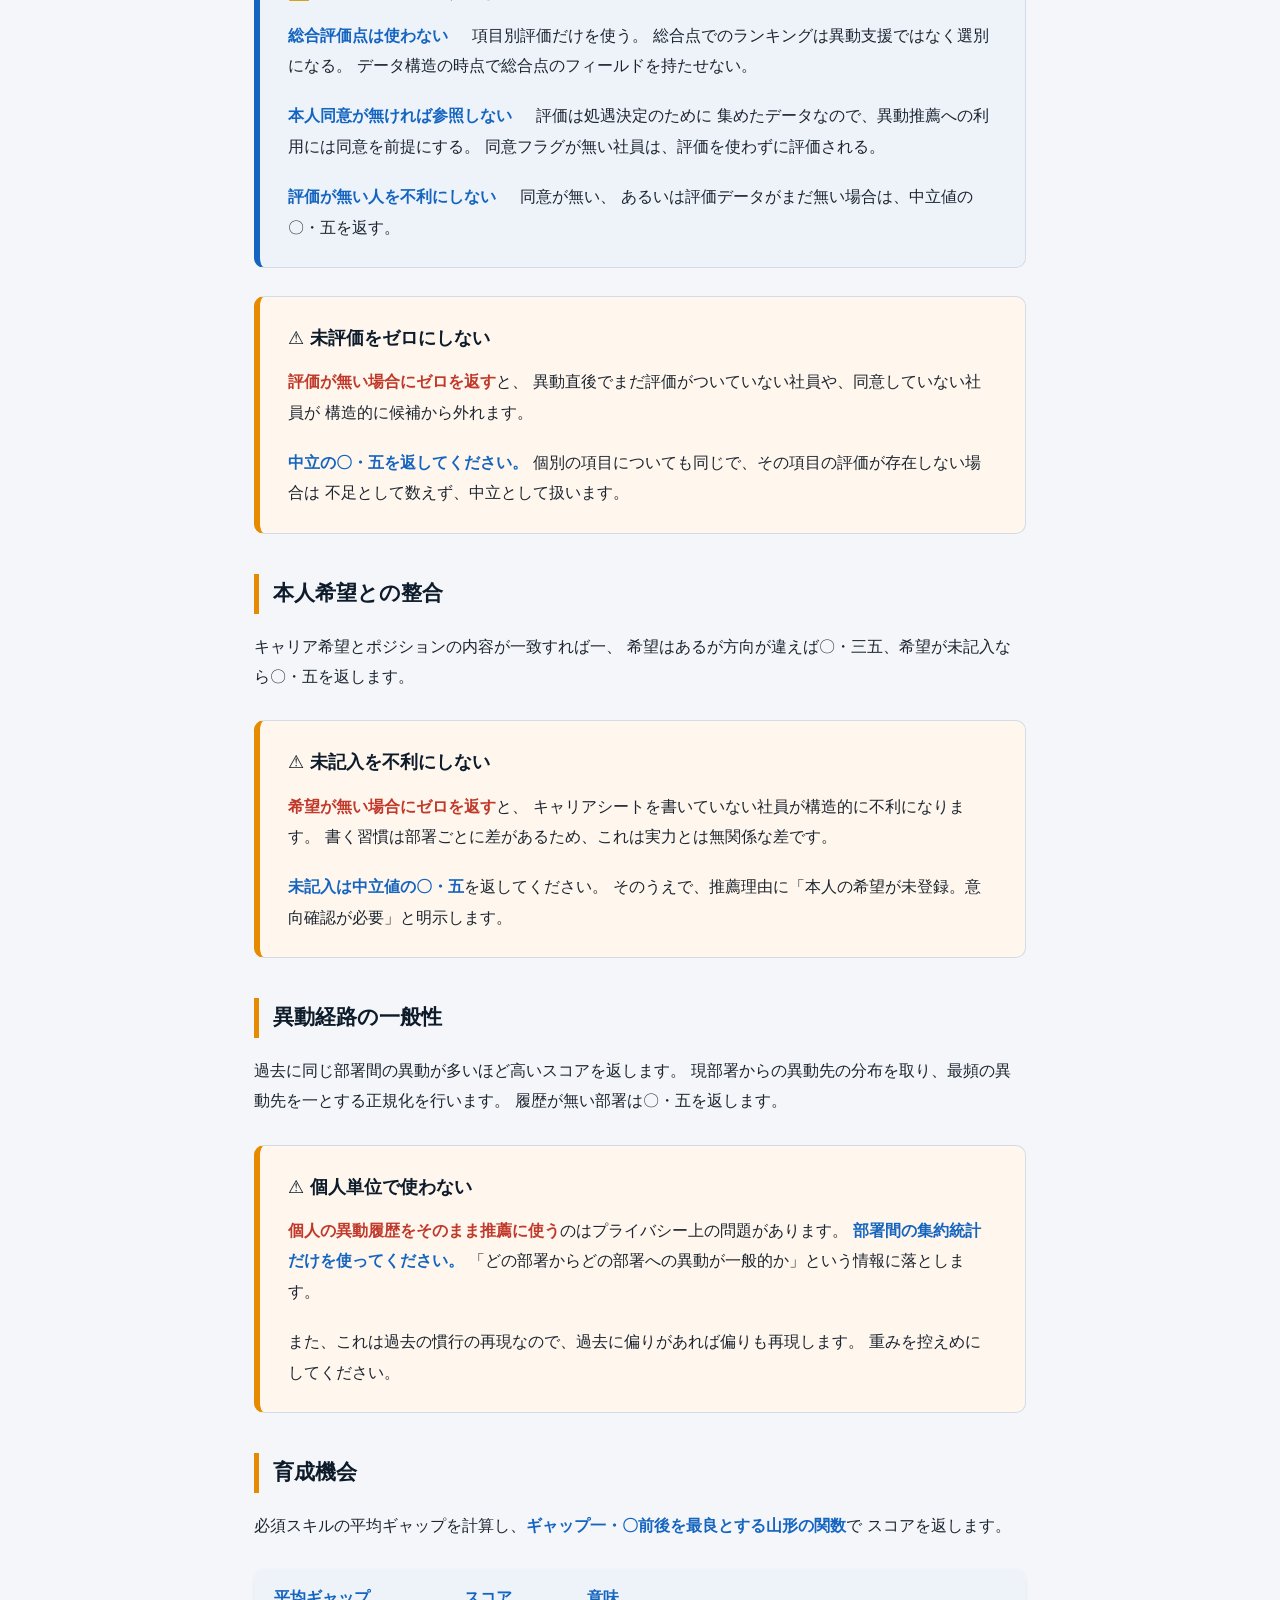
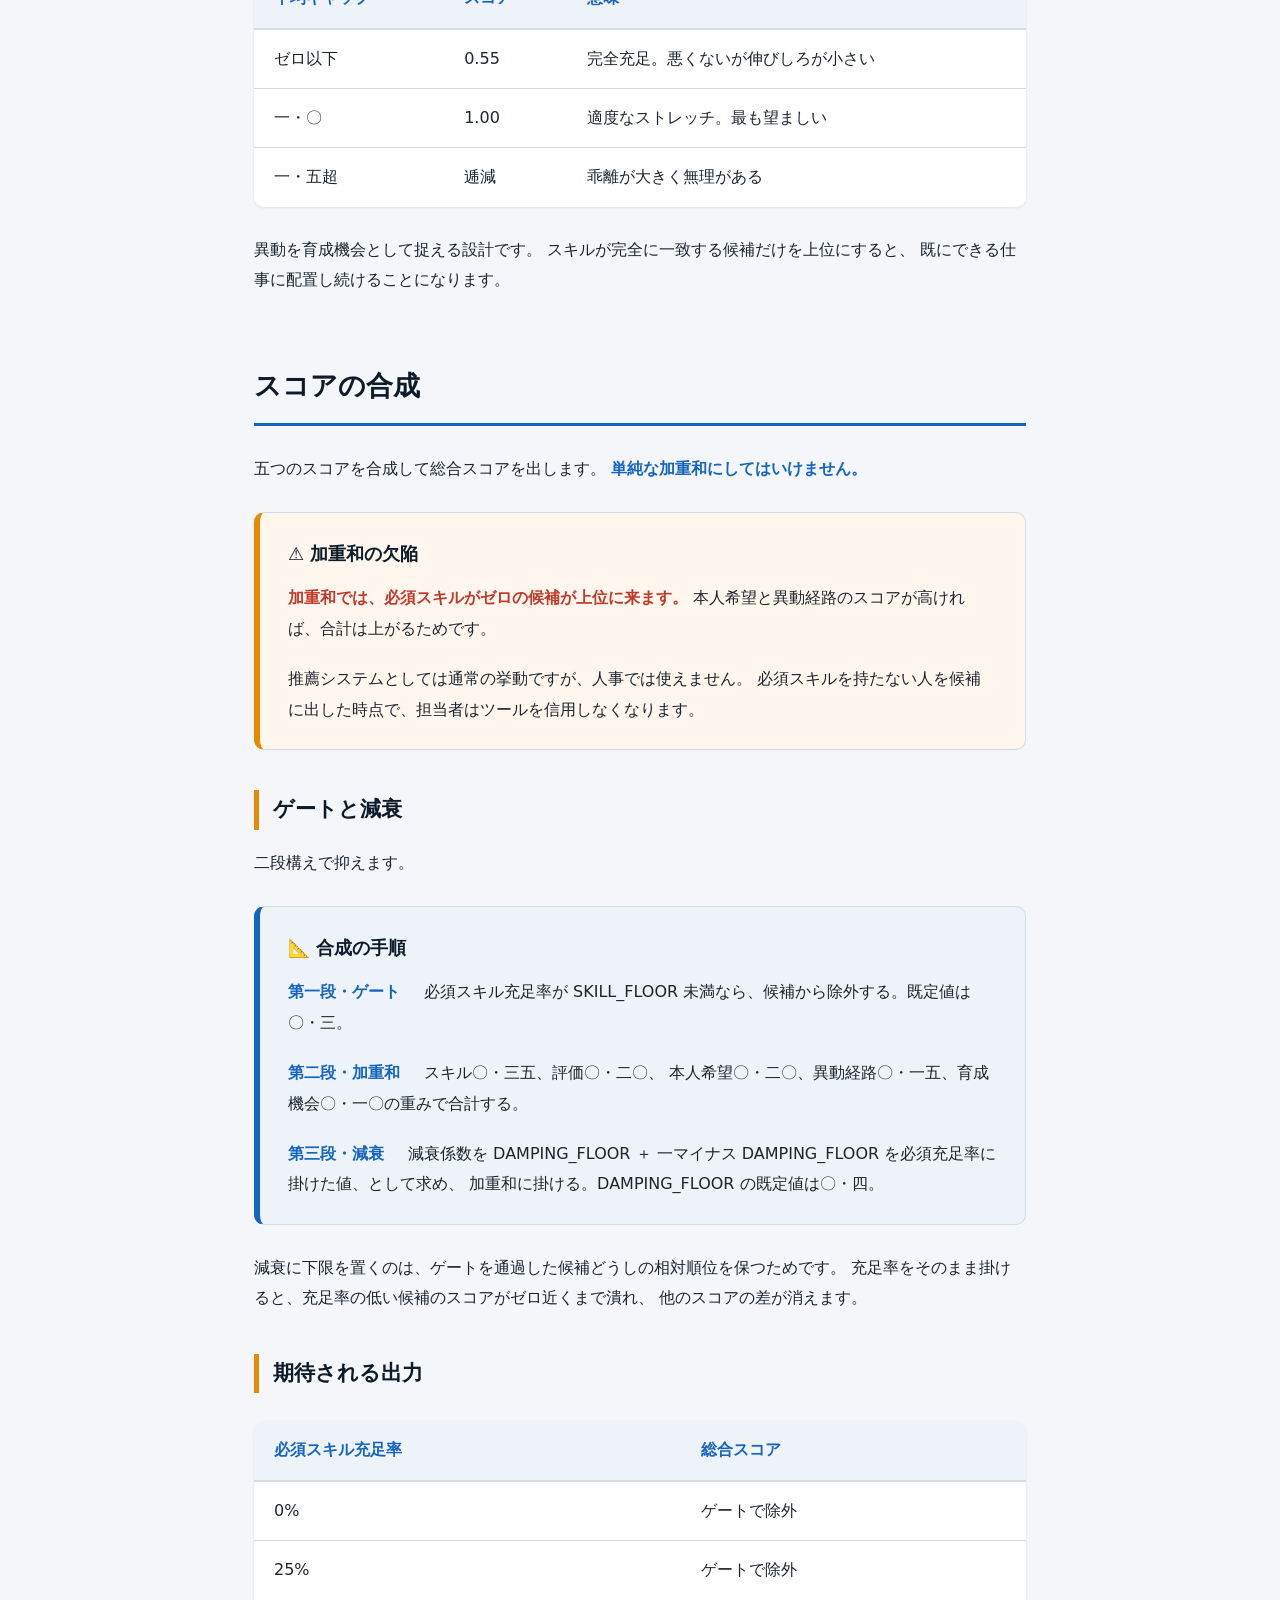
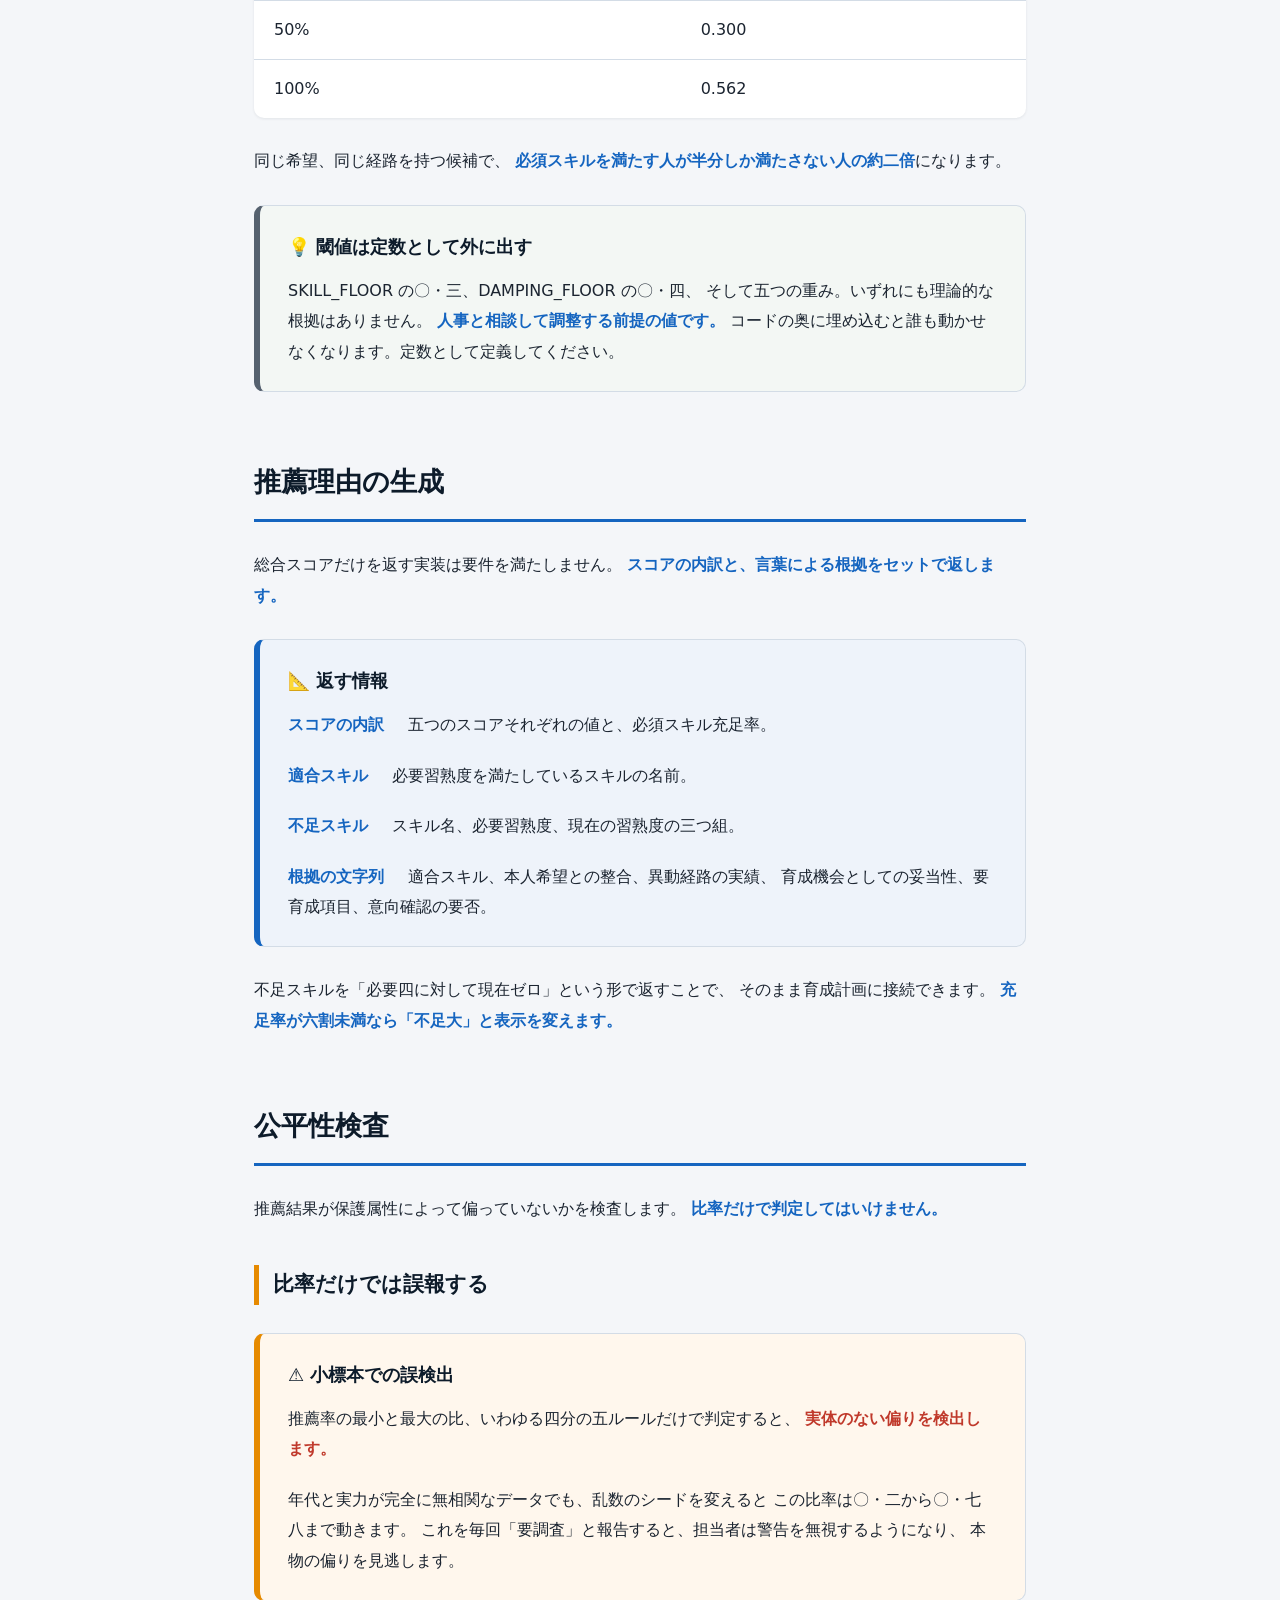
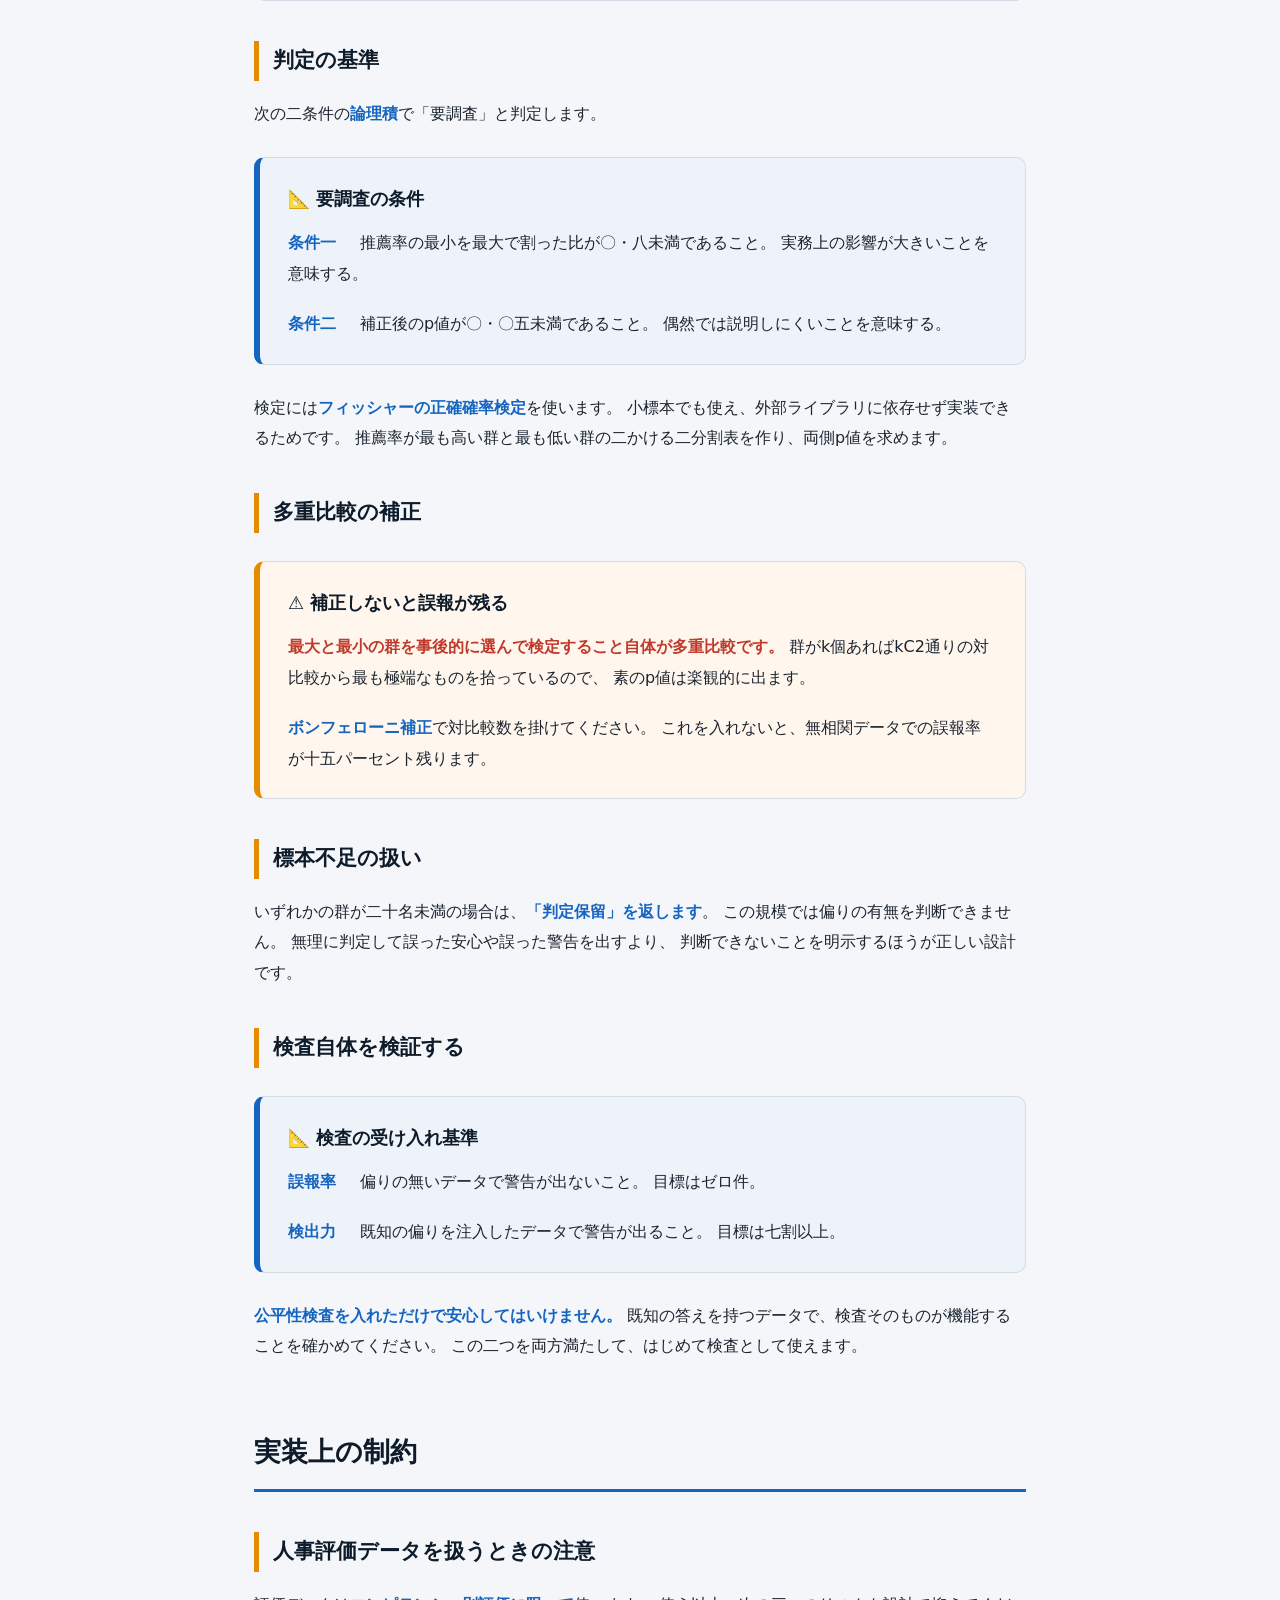
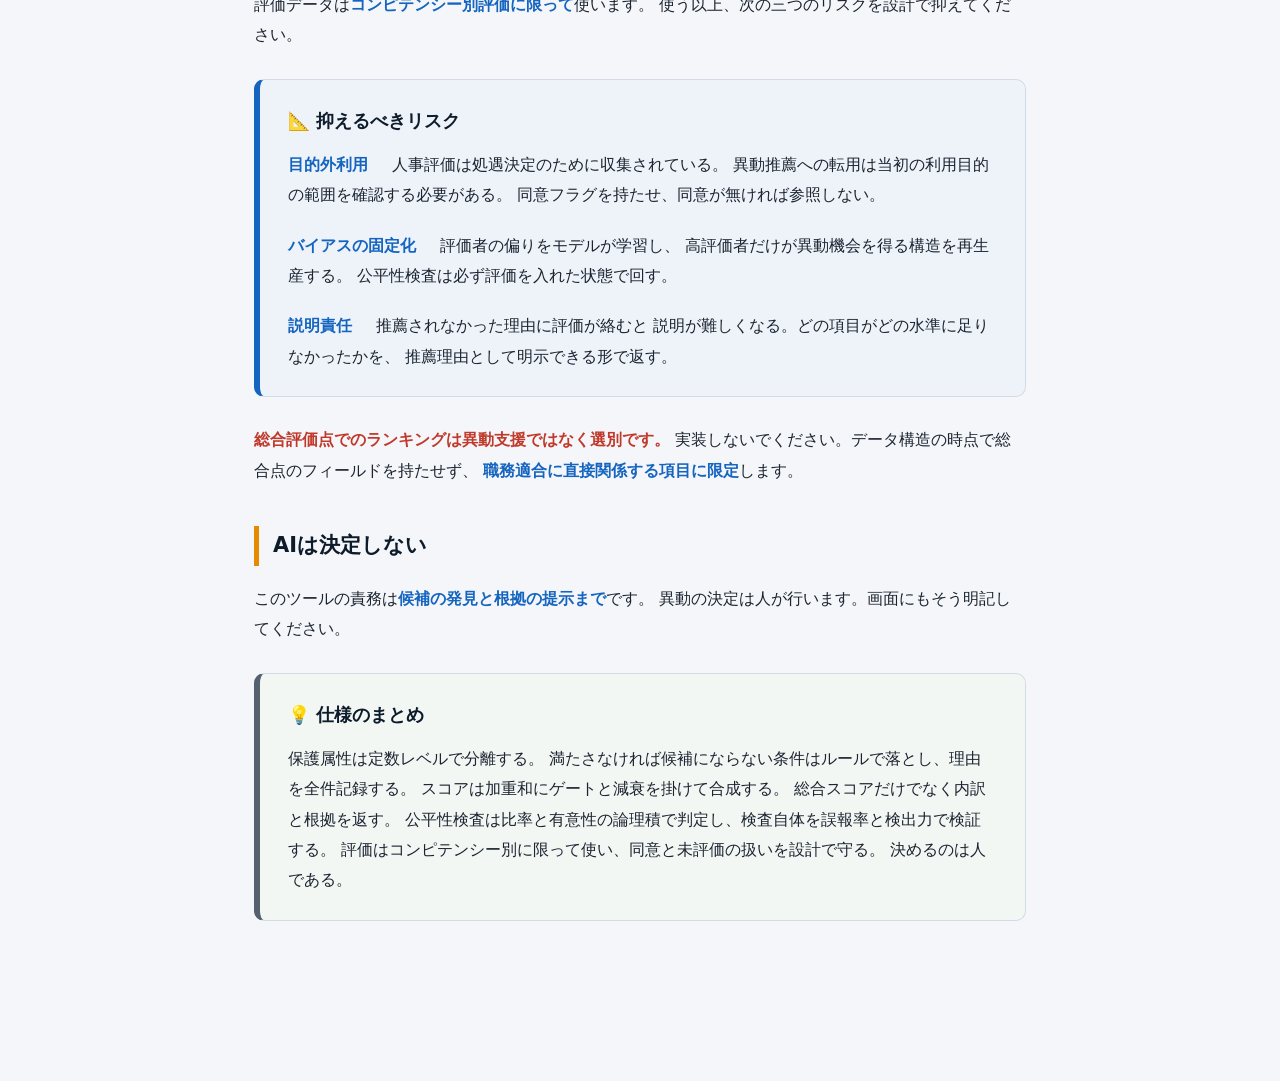
==== commit d970ba2c: "評価データを使う設計に変更し、組織構造を実在企業の公開情報ベースに置き換えた ## 人事評価の利用  コンピテンシー別評価を職務適合の判定に使う。スキル（何ができるか）と コンピテンシー（どう行動する" ====
--- a/textbook/hr/ch01/index.html
+++ b/textbook/hr/ch01/index.html
@@ -26,7 +26,7 @@
 <div class="law-box">
   <h4>フィールドの区分</h4>
   <p><span class="article"><b>FEATURE_FIELDS</b>　スキル、経験年数、現部署、現職位、等級、勤務地、
-  資格、キャリア希望、過去所属。マッチングの計算に使ってよい。</span></p>
+  資格、キャリア希望、過去所属、コンピテンシー評価。マッチングの計算に使ってよい。</span></p>
   <p><span class="article"><b>AUDIT_ONLY_FIELDS</b>　性別、年代、国籍、勤続年数帯。
   公平性検査からのみ参照でき、モデル入力に混ぜてはならない。</span></p>
 </div>
@@ -89,9 +89,9 @@
 </section>
 
 <section id="s3">
-<h2>四つのスコア</h2>
-
-<p>ハードフィルタを通過した候補に対して、四つのスコアを計算します。
+<h2>五つのスコア</h2>
+
+<p>ハードフィルタを通過した候補に対して、五つのスコアを計算します。
 いずれも値域はゼロから一です。</p>
 
 <h3>スキル適合</h3>
@@ -102,6 +102,38 @@
 <p>スキル適合スコアは、必須が四分の三、歓迎が四分の一の重みで合成した値です。
 ただし<span class="term">必須スキル充足率は別途そのまま返します</span>。
 ゲート判定と減衰計算にはこちらを使うためです。</p>
+
+<h3>コンピテンシー評価との適合</h3>
+
+<p>人事評価のうち<span class="term">コンピテンシー別の評価</span>を使います。
+「課題発見力が四」「対人調整力が三」といった項目別の評価と、
+ポジションが求める水準を突き合わせ、必要水準で割って一で頭打ちにした値の平均を返します。</p>
+
+<p>スキルは何ができるか、コンピテンシーはどう行動するかを表すので、
+<span class="term">別のスコアとして分けます</span>。
+スキルが足りていてもコンピテンシーが合わない配置はうまくいきません。</p>
+
+<div class="law-box">
+  <h4>評価データを使うときの三つの制約</h4>
+  <p><span class="article"><b>総合評価点は使わない</b>　項目別評価だけを使う。
+  総合点でのランキングは異動支援ではなく選別になる。
+  データ構造の時点で総合点のフィールドを持たせない。</span></p>
+  <p><span class="article"><b>本人同意が無ければ参照しない</b>　評価は処遇決定のために
+  集めたデータなので、異動推薦への利用には同意を前提にする。
+  同意フラグが無い社員は、評価を使わずに評価される。</span></p>
+  <p><span class="article"><b>評価が無い人を不利にしない</b>　同意が無い、
+  あるいは評価データがまだ無い場合は、中立値の〇・五を返す。</span></p>
+</div>
+
+<div class="pitfall-box">
+  <h4>未評価をゼロにしない</h4>
+  <p><span class="term-x">評価が無い場合にゼロを返す</span>と、
+  異動直後でまだ評価がついていない社員や、同意していない社員が
+  構造的に候補から外れます。</p>
+  <p><span class="term">中立の〇・五を返してください。</span>
+  個別の項目についても同じで、その項目の評価が存在しない場合は
+  不足として数えず、中立として扱います。</p>
+</div>
 
 <h3>本人希望との整合</h3>
 
@@ -154,7 +186,7 @@
 <section id="s4">
 <h2>スコアの合成</h2>
 
-<p>四つのスコアを合成して総合スコアを出します。
+<p>五つのスコアを合成して総合スコアを出します。
 <span class="term">単純な加重和にしてはいけません。</span></p>
 
 <div class="pitfall-box">
@@ -173,8 +205,8 @@
   <h4>合成の手順</h4>
   <p><span class="article"><b>第一段・ゲート</b>　必須スキル充足率が
   SKILL_FLOOR 未満なら、候補から除外する。既定値は〇・三。</span></p>
-  <p><span class="article"><b>第二段・加重和</b>　スキル〇・四五、本人希望〇・二五、
-  異動経路〇・二〇、育成機会〇・一〇の重みで合計する。</span></p>
+  <p><span class="article"><b>第二段・加重和</b>　スキル〇・三五、評価〇・二〇、
+  本人希望〇・二〇、異動経路〇・一五、育成機会〇・一〇の重みで合計する。</span></p>
   <p><span class="article"><b>第三段・減衰</b>　減衰係数を
   DAMPING_FLOOR ＋ 一マイナス DAMPING_FLOOR を必須充足率に掛けた値、として求め、
   加重和に掛ける。DAMPING_FLOOR の既定値は〇・四。</span></p>
@@ -191,8 +223,8 @@
   <tbody>
     <tr><td>0%</td><td>ゲートで除外</td></tr>
     <tr><td>25%</td><td>ゲートで除外</td></tr>
-    <tr><td>50%</td><td>0.286</td></tr>
-    <tr><td>100%</td><td>0.580</td></tr>
+    <tr><td>50%</td><td>0.300</td></tr>
+    <tr><td>100%</td><td>0.562</td></tr>
   </tbody>
 </table>
 
@@ -202,7 +234,7 @@
 <div class="case-box">
   <h4>閾値は定数として外に出す</h4>
   <p>SKILL_FLOOR の〇・三、DAMPING_FLOOR の〇・四、
-  そして四つの重み。いずれにも理論的な根拠はありません。
+  そして五つの重み。いずれにも理論的な根拠はありません。
   <span class="term">人事と相談して調整する前提の値です。</span>
   コードの奥に埋め込むと誰も動かせなくなります。定数として定義してください。</p>
 </div>
@@ -216,7 +248,7 @@
 
 <div class="law-box">
   <h4>返す情報</h4>
-  <p><span class="article"><b>スコアの内訳</b>　四つのスコアそれぞれの値と、必須スキル充足率。</span></p>
+  <p><span class="article"><b>スコアの内訳</b>　五つのスコアそれぞれの値と、必須スキル充足率。</span></p>
   <p><span class="article"><b>適合スキル</b>　必要習熟度を満たしているスキルの名前。</span></p>
   <p><span class="article"><b>不足スキル</b>　スキル名、必要習熟度、現在の習熟度の三つ組。</span></p>
   <p><span class="article"><b>根拠の文字列</b>　適合スキル、本人希望との整合、異動経路の実績、
@@ -298,22 +330,26 @@
 <section id="s7">
 <h2>実装上の制約</h2>
 
-<h3>人事評価データを使わない</h3>
-
-<p>評価データは推薦の入力に含めません。理由は三つです。</p>
-
-<div class="law-box">
-  <h4>使わない理由</h4>
+<h3>人事評価データを扱うときの注意</h3>
+
+<p>評価データは<span class="term">コンピテンシー別評価に限って</span>使います。
+使う以上、次の三つのリスクを設計で抑えてください。</p>
+
+<div class="law-box">
+  <h4>抑えるべきリスク</h4>
   <p><span class="article"><b>目的外利用</b>　人事評価は処遇決定のために収集されている。
-  異動推薦への転用は当初の利用目的の範囲を外れる可能性がある。</span></p>
+  異動推薦への転用は当初の利用目的の範囲を確認する必要がある。
+  同意フラグを持たせ、同意が無ければ参照しない。</span></p>
   <p><span class="article"><b>バイアスの固定化</b>　評価者の偏りをモデルが学習し、
-  高評価者だけが異動機会を得る構造を再生産する。</span></p>
-  <p><span class="article"><b>説明責任</b>　推薦されなかった理由に評価が絡むと、
-  本人開示請求時の説明が極めて困難になる。</span></p>
-</div>
-
-<p>総合評価点でのランキングは異動支援ではなく選別です。実装しないでください。
-評価を使う場合も、合意形成のあとで、
+  高評価者だけが異動機会を得る構造を再生産する。
+  公平性検査は必ず評価を入れた状態で回す。</span></p>
+  <p><span class="article"><b>説明責任</b>　推薦されなかった理由に評価が絡むと
+  説明が難しくなる。どの項目がどの水準に足りなかったかを、
+  推薦理由として明示できる形で返す。</span></p>
+</div>
+
+<p><span class="term-x">総合評価点でのランキングは異動支援ではなく選別です。</span>
+実装しないでください。データ構造の時点で総合点のフィールドを持たせず、
 <span class="term">職務適合に直接関係する項目に限定</span>します。</p>
 
 <h3>AIは決定しない</h3>
@@ -328,7 +364,8 @@
   スコアは加重和にゲートと減衰を掛けて合成する。
   総合スコアだけでなく内訳と根拠を返す。
   公平性検査は比率と有意性の論理積で判定し、検査自体を誤報率と検出力で検証する。
-  評価データは使わない。決めるのは人である。</p>
+  評価はコンピテンシー別に限って使い、同意と未評価の扱いを設計で守る。
+  決めるのは人である。</p>
 </div>
 </section>
 
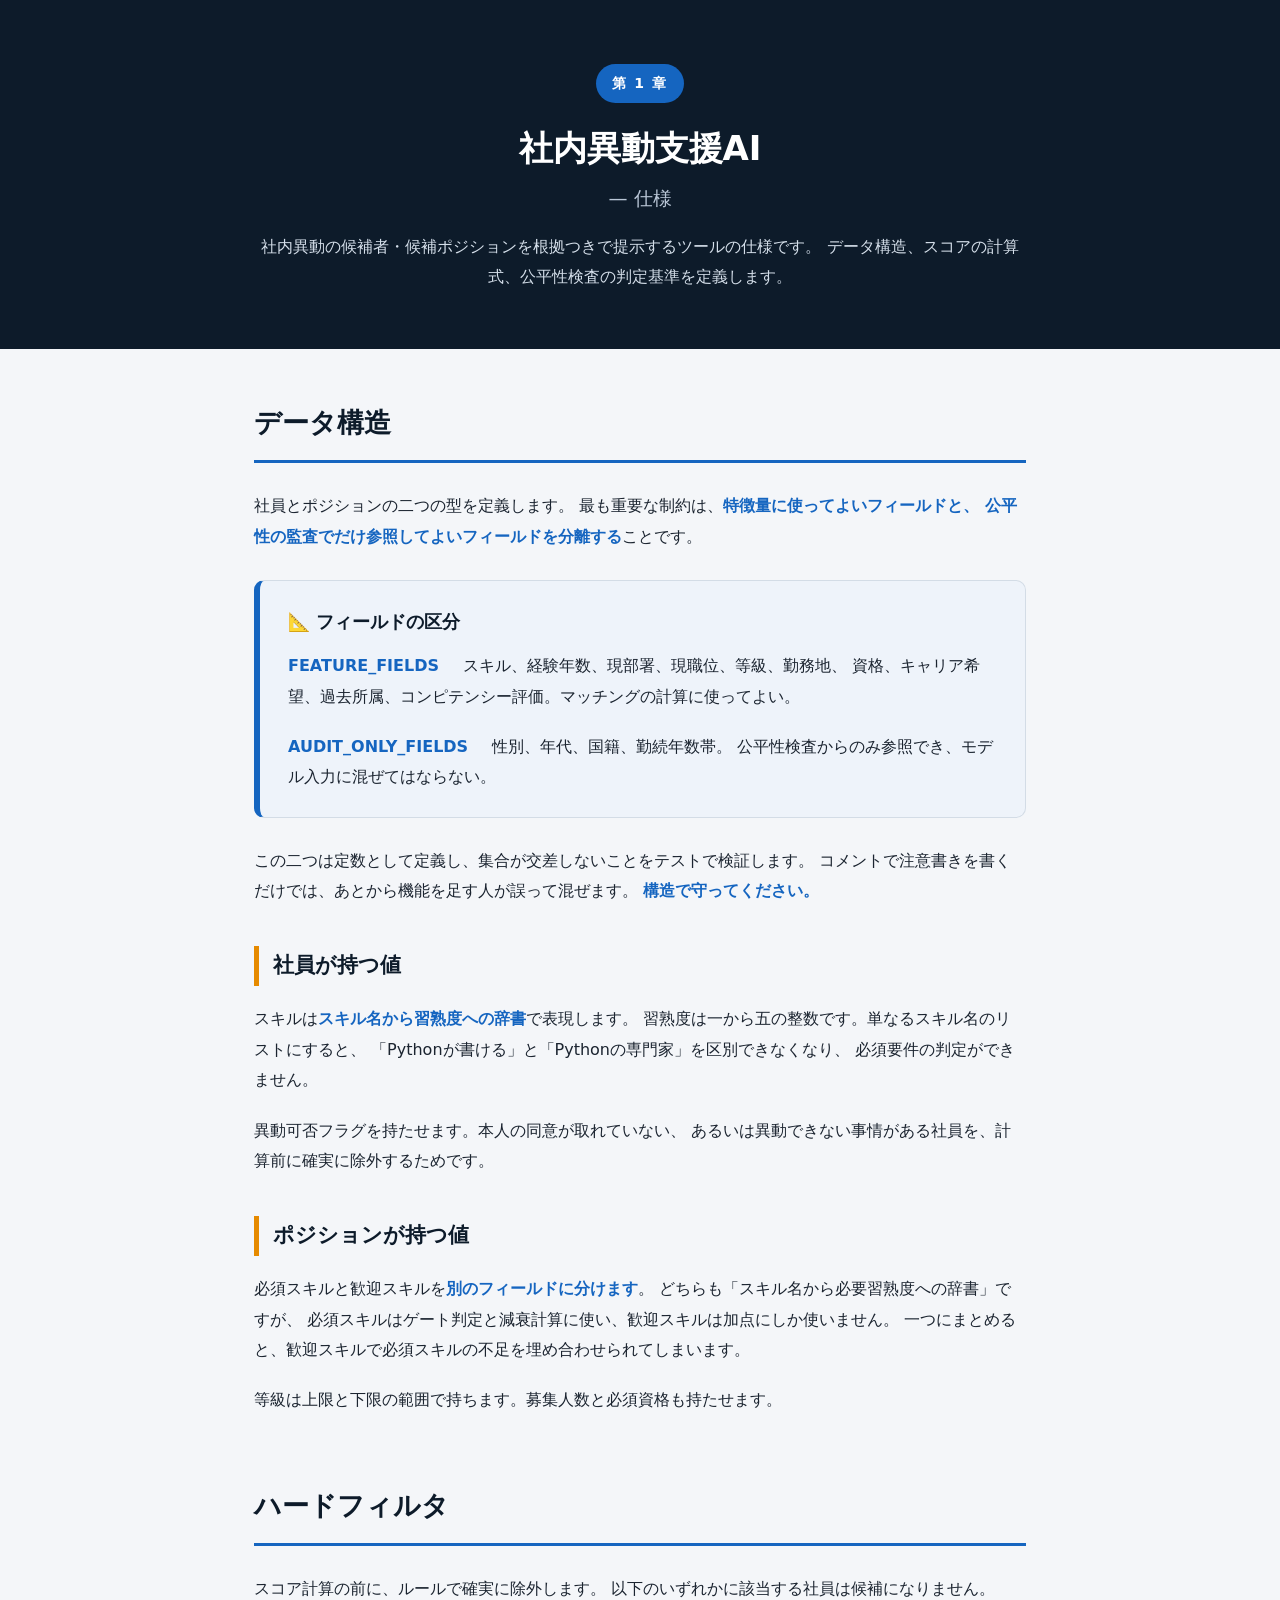
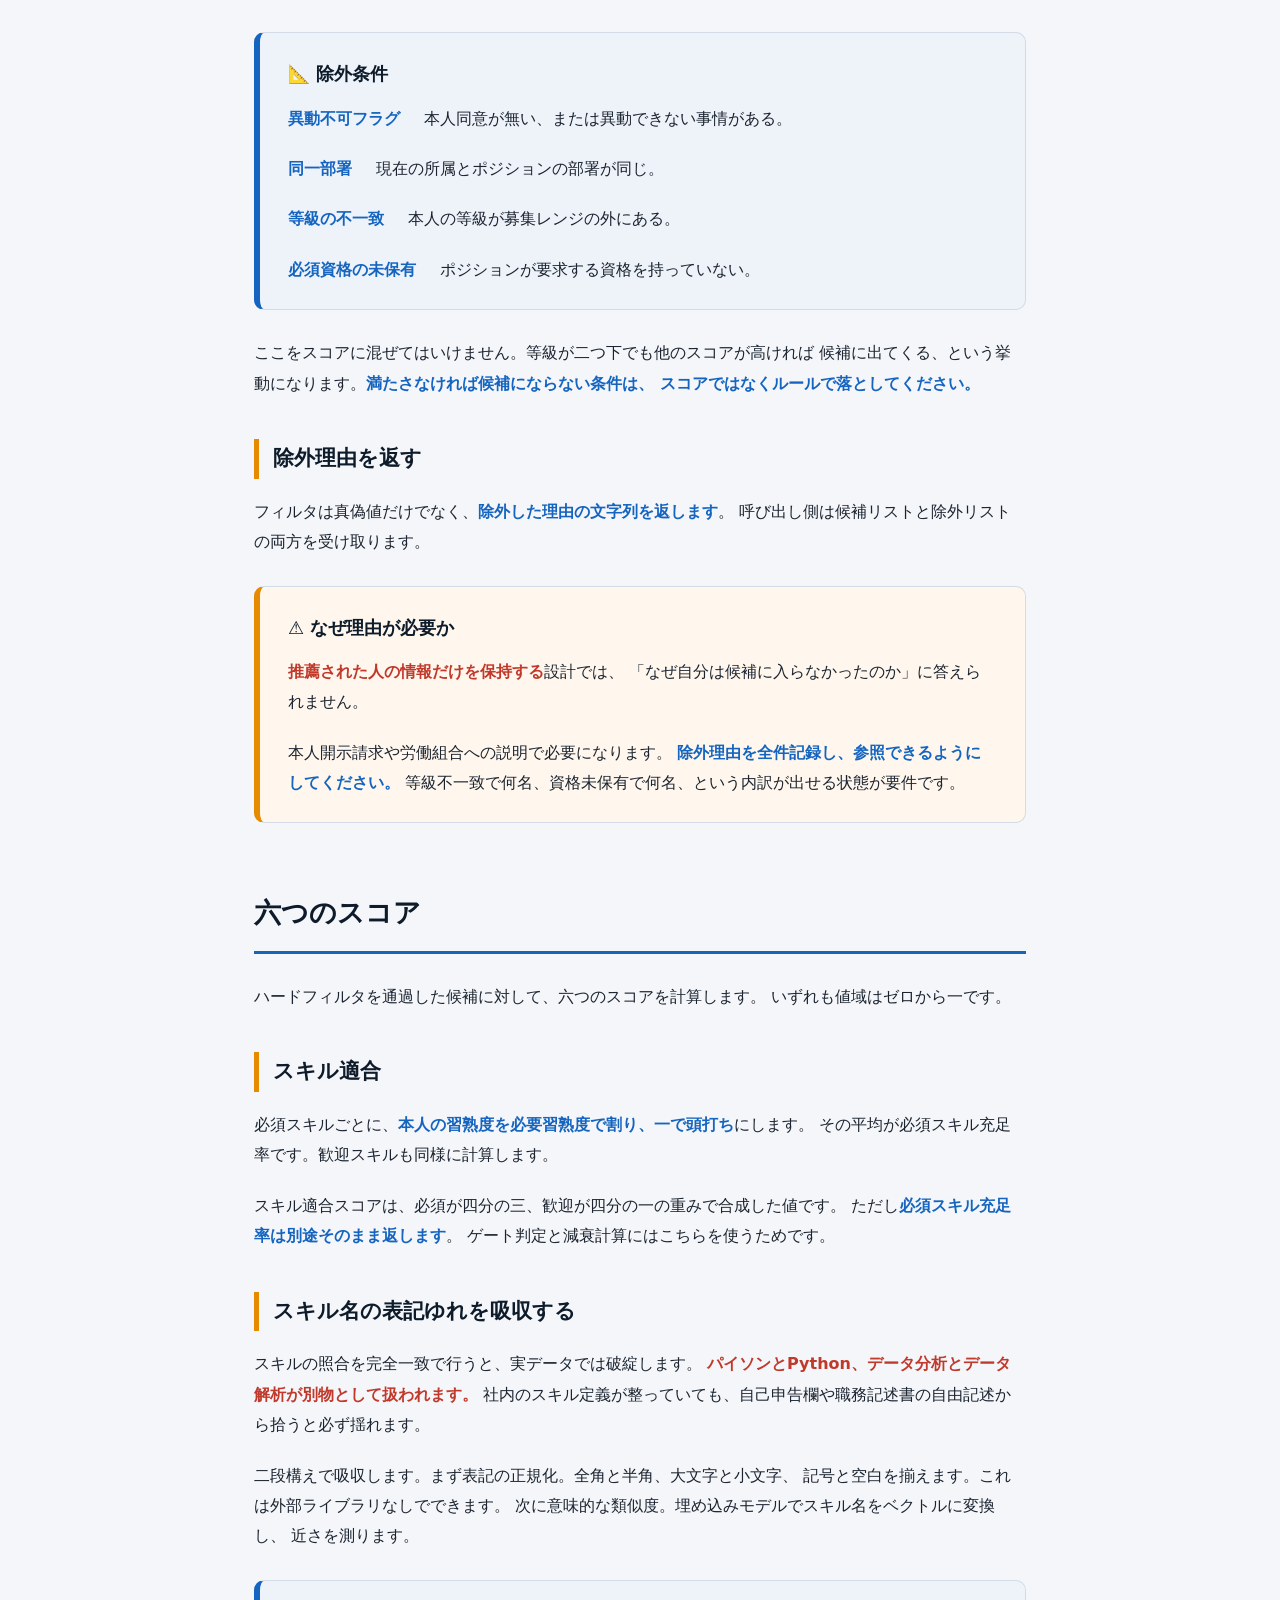
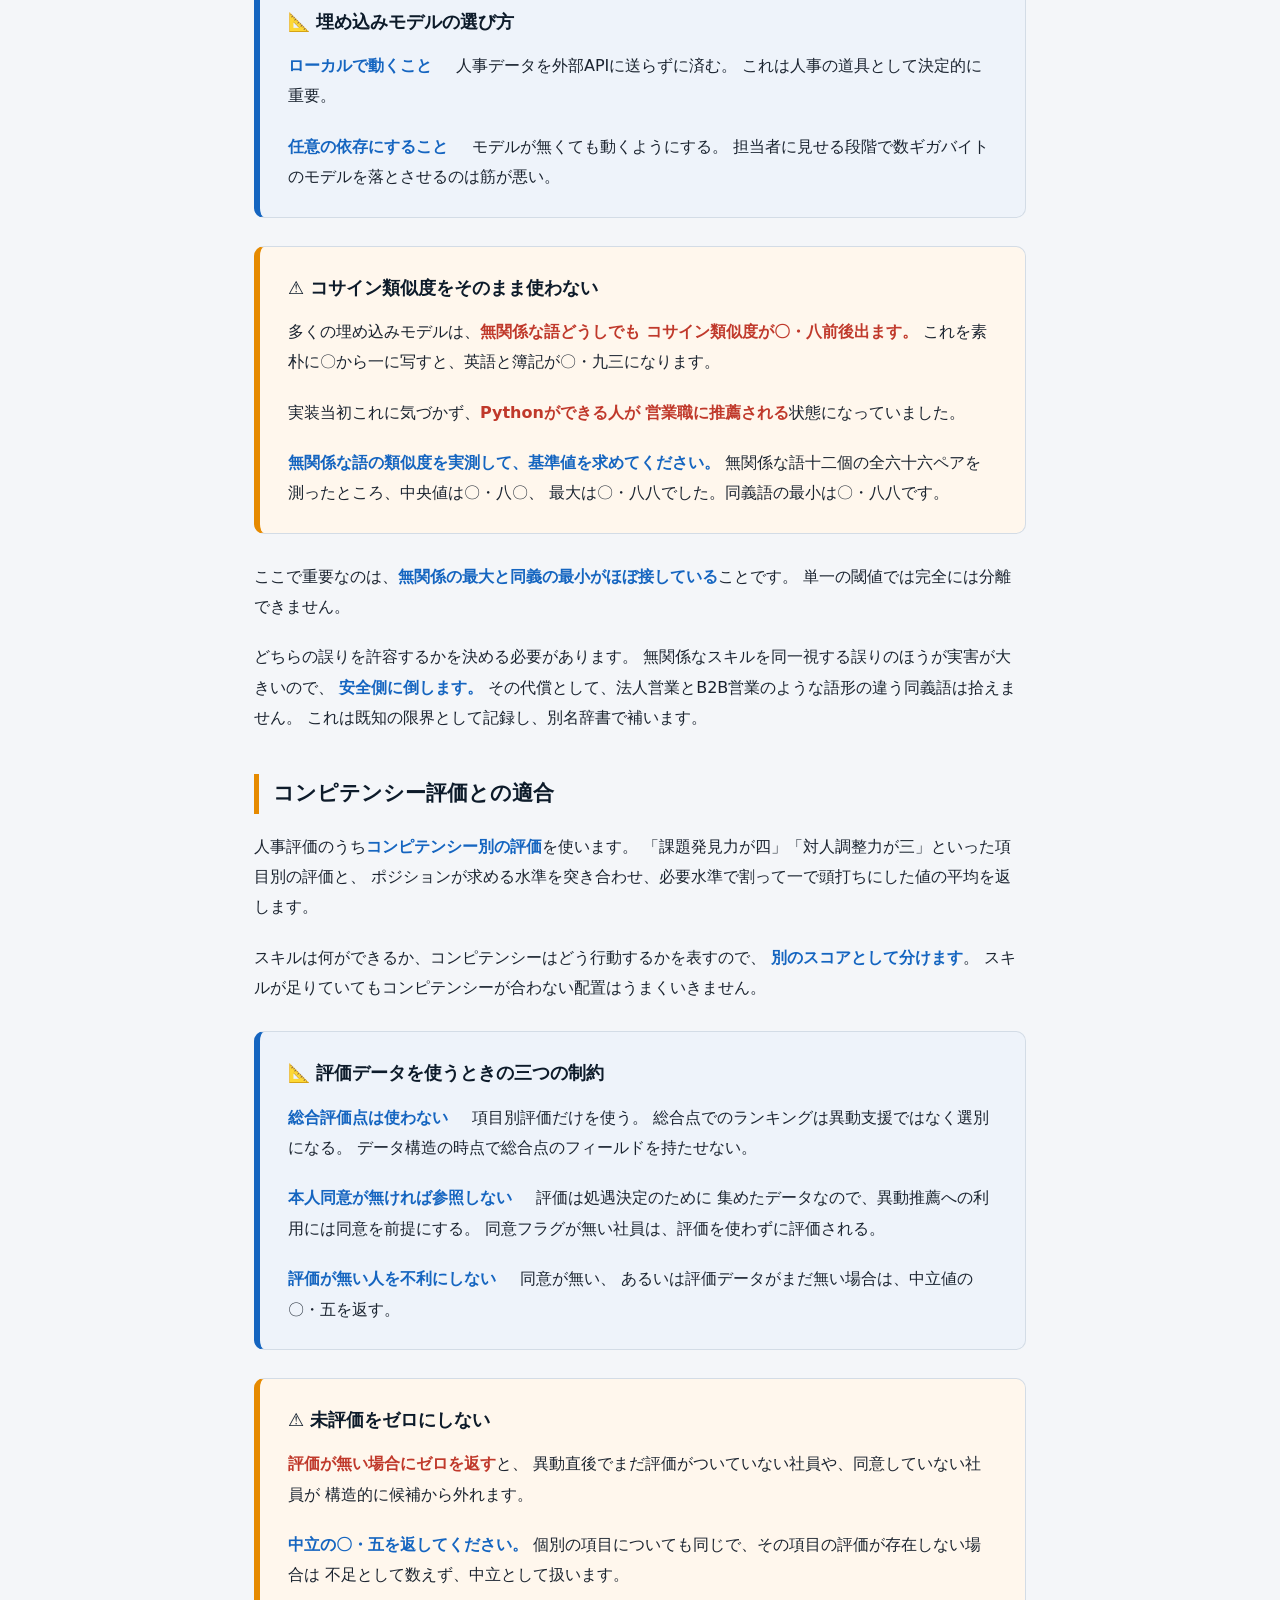
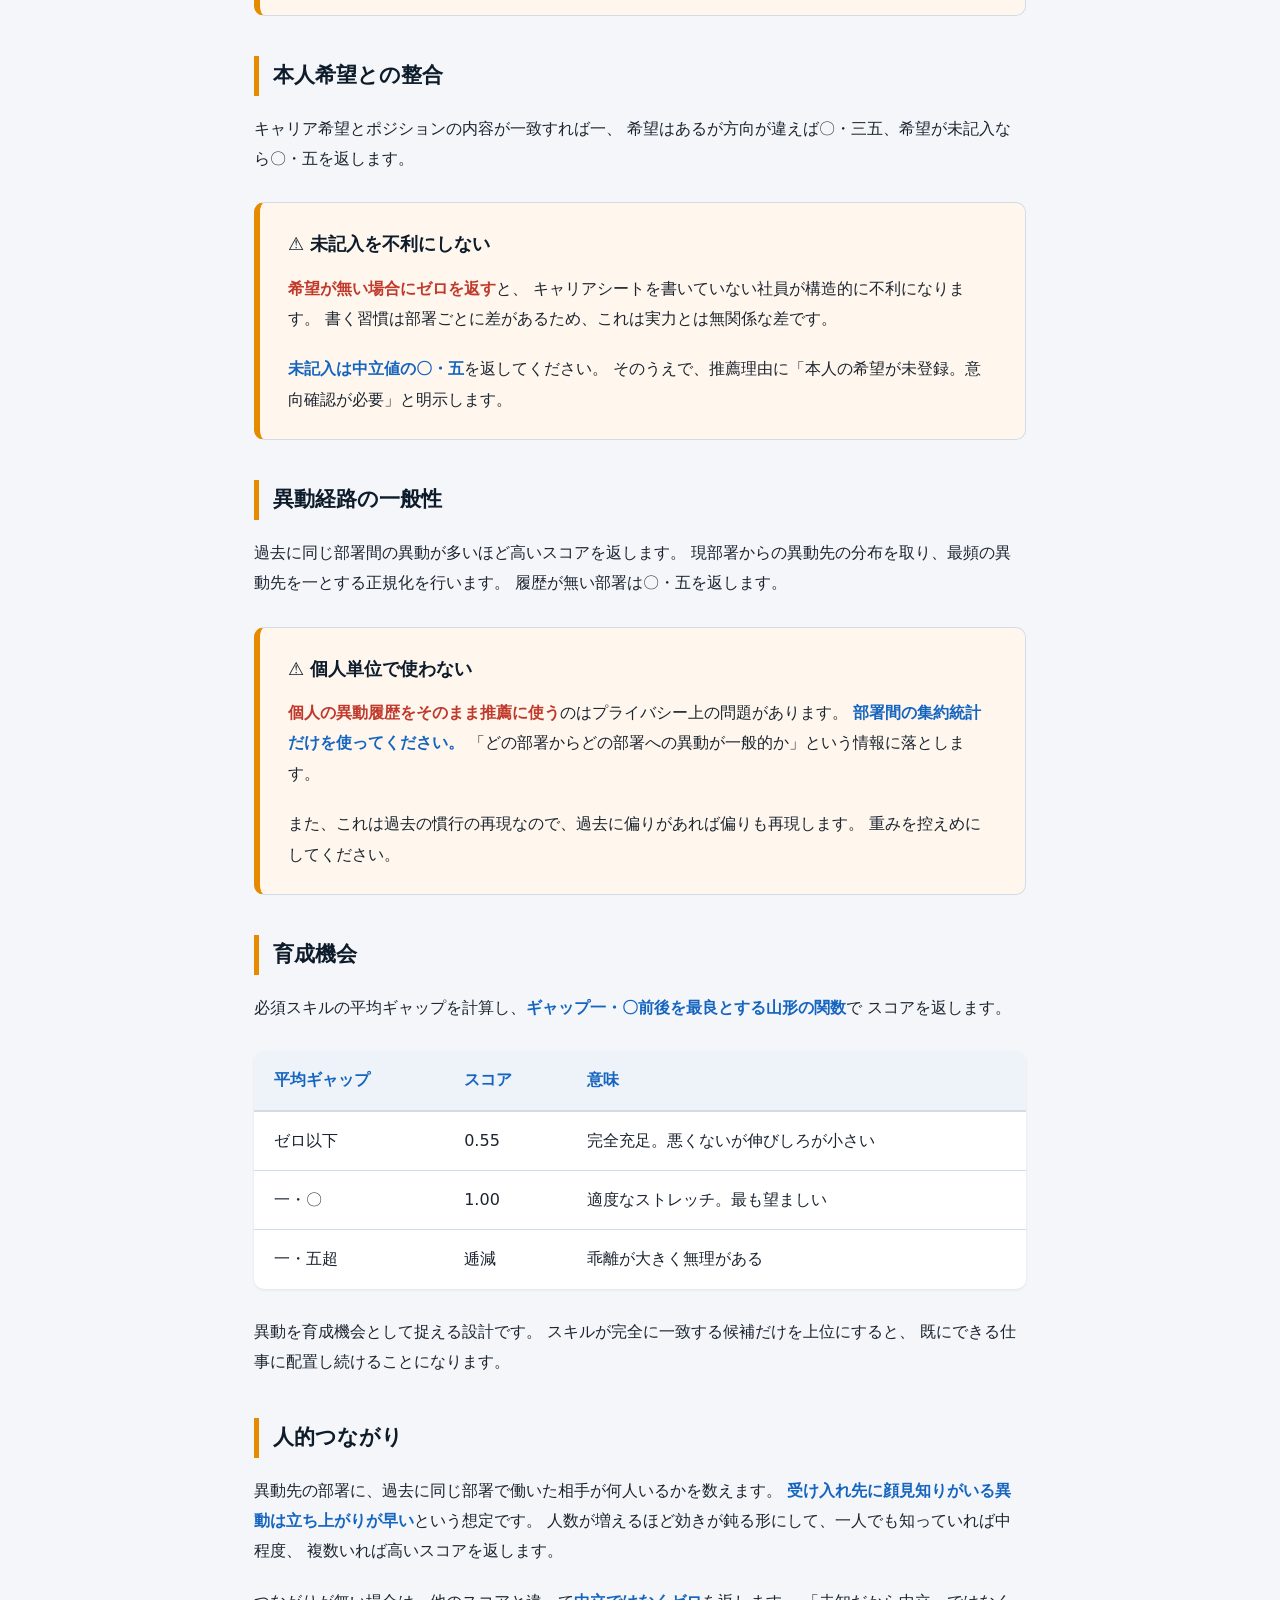
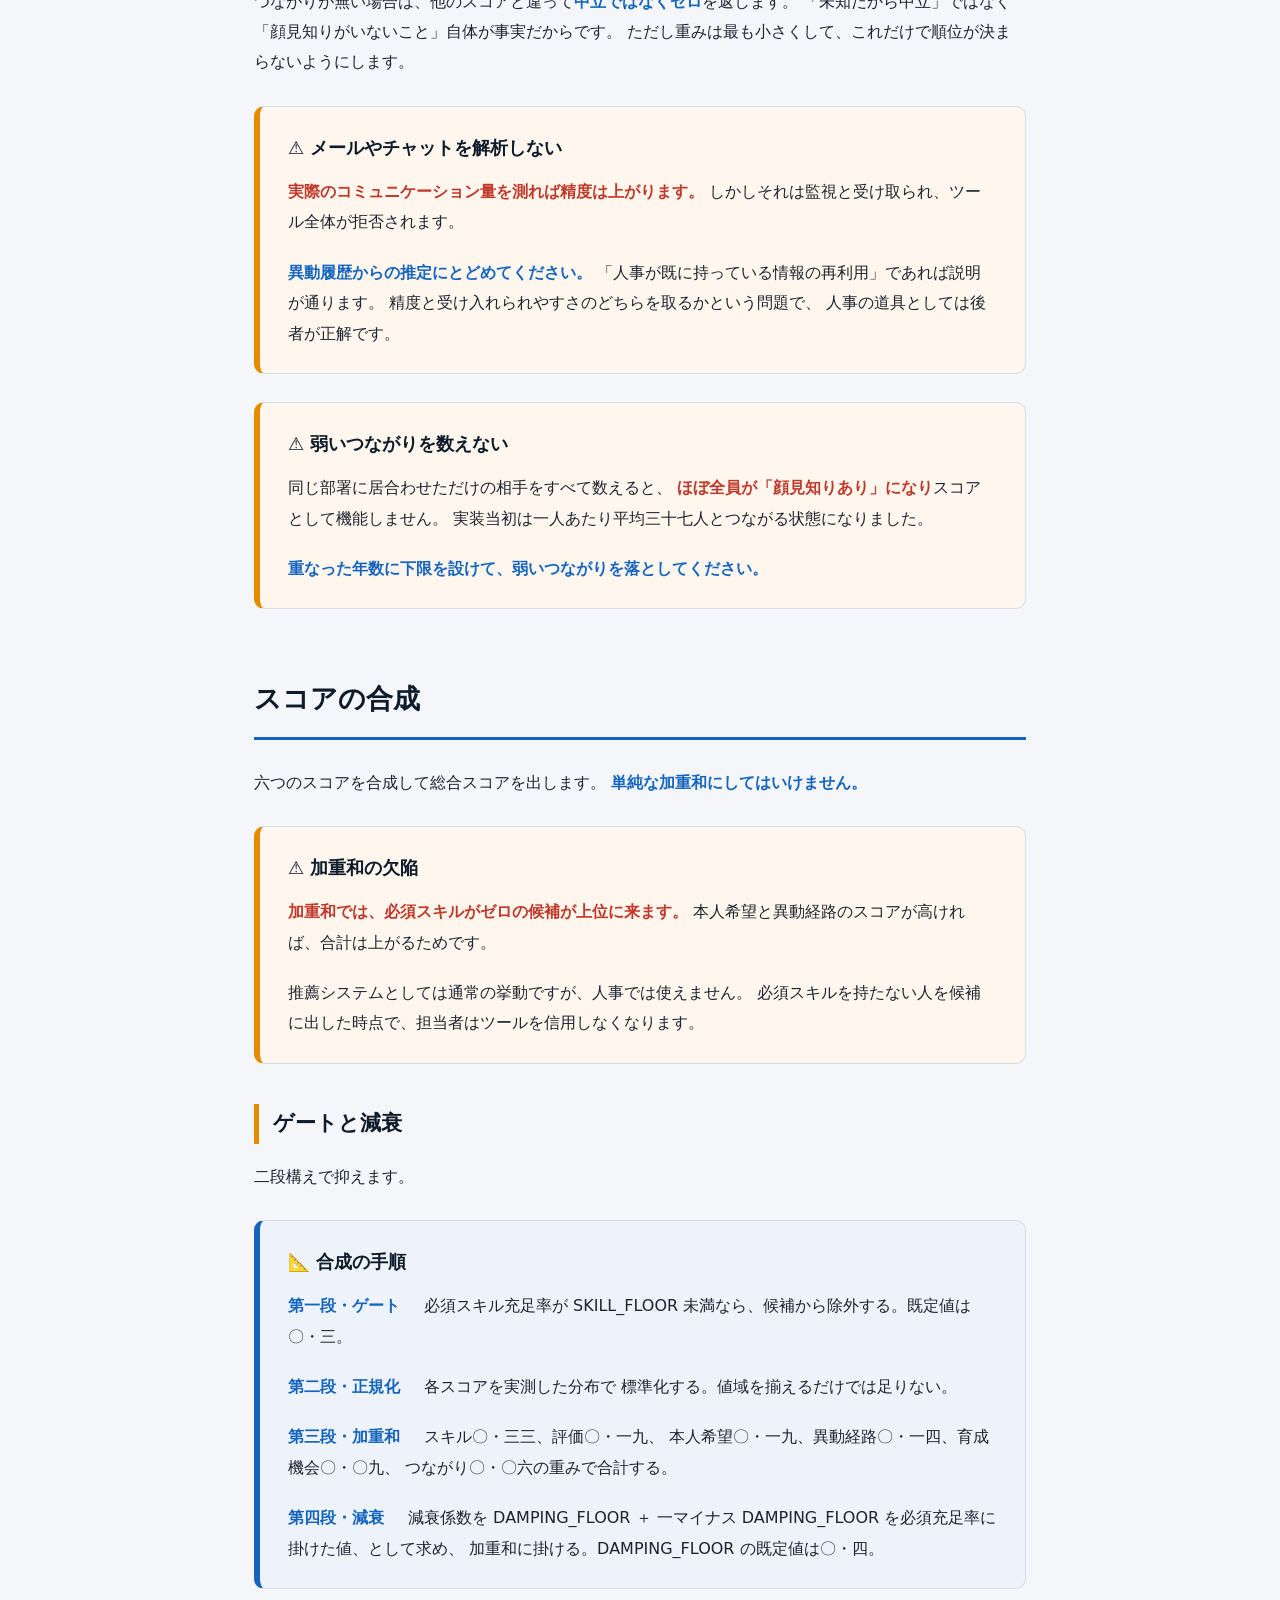
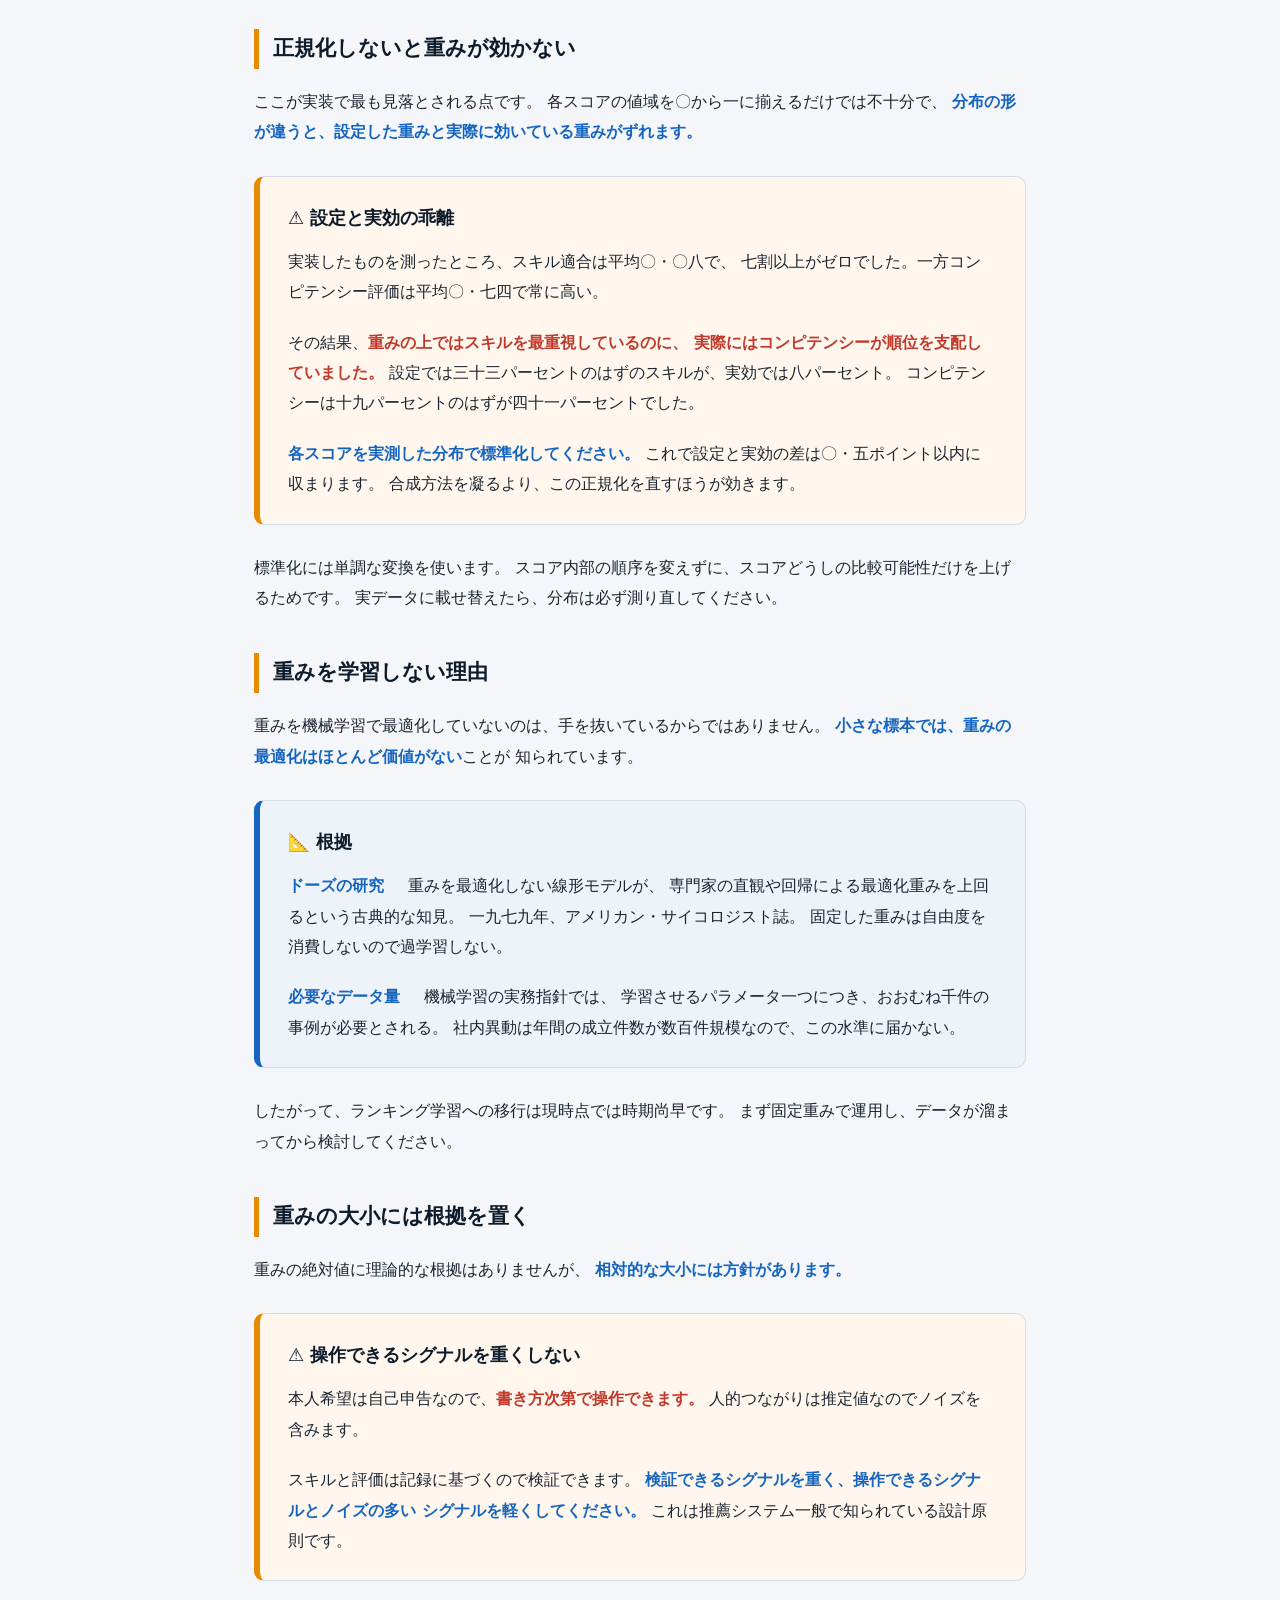
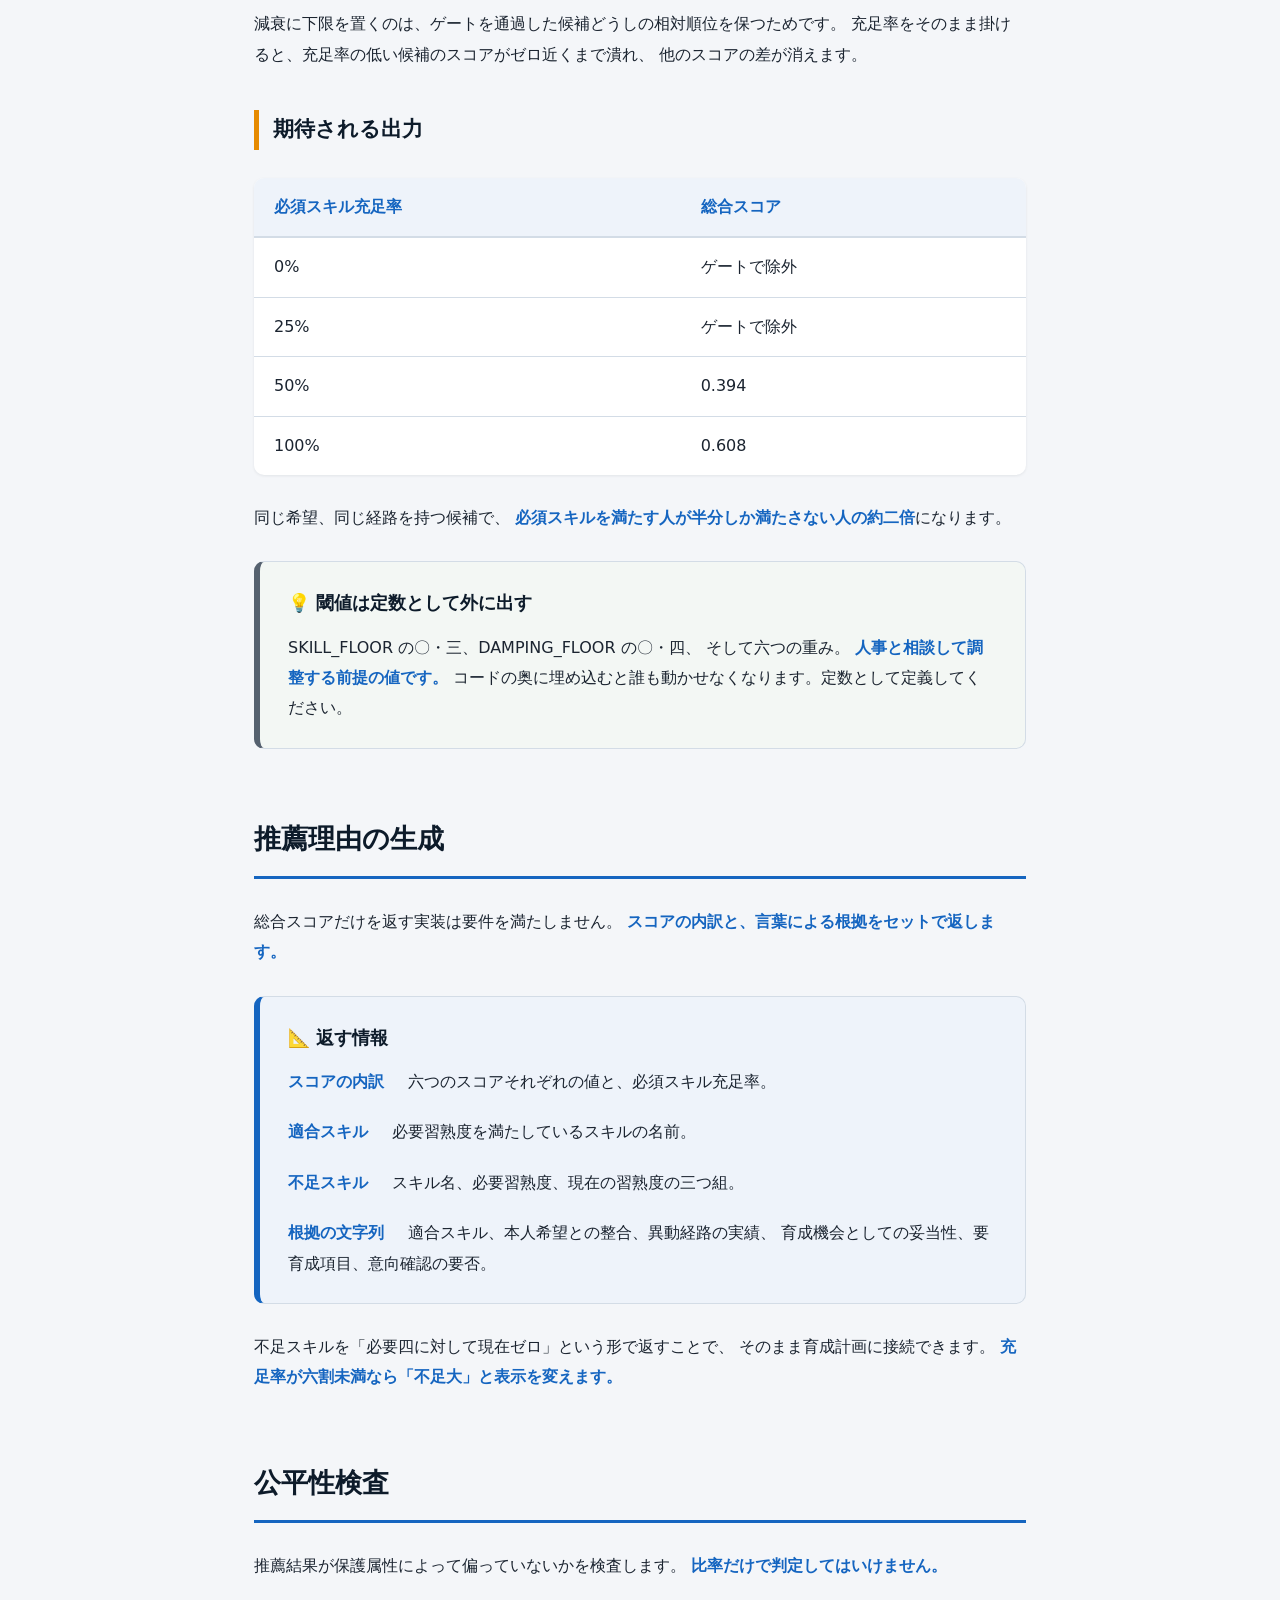
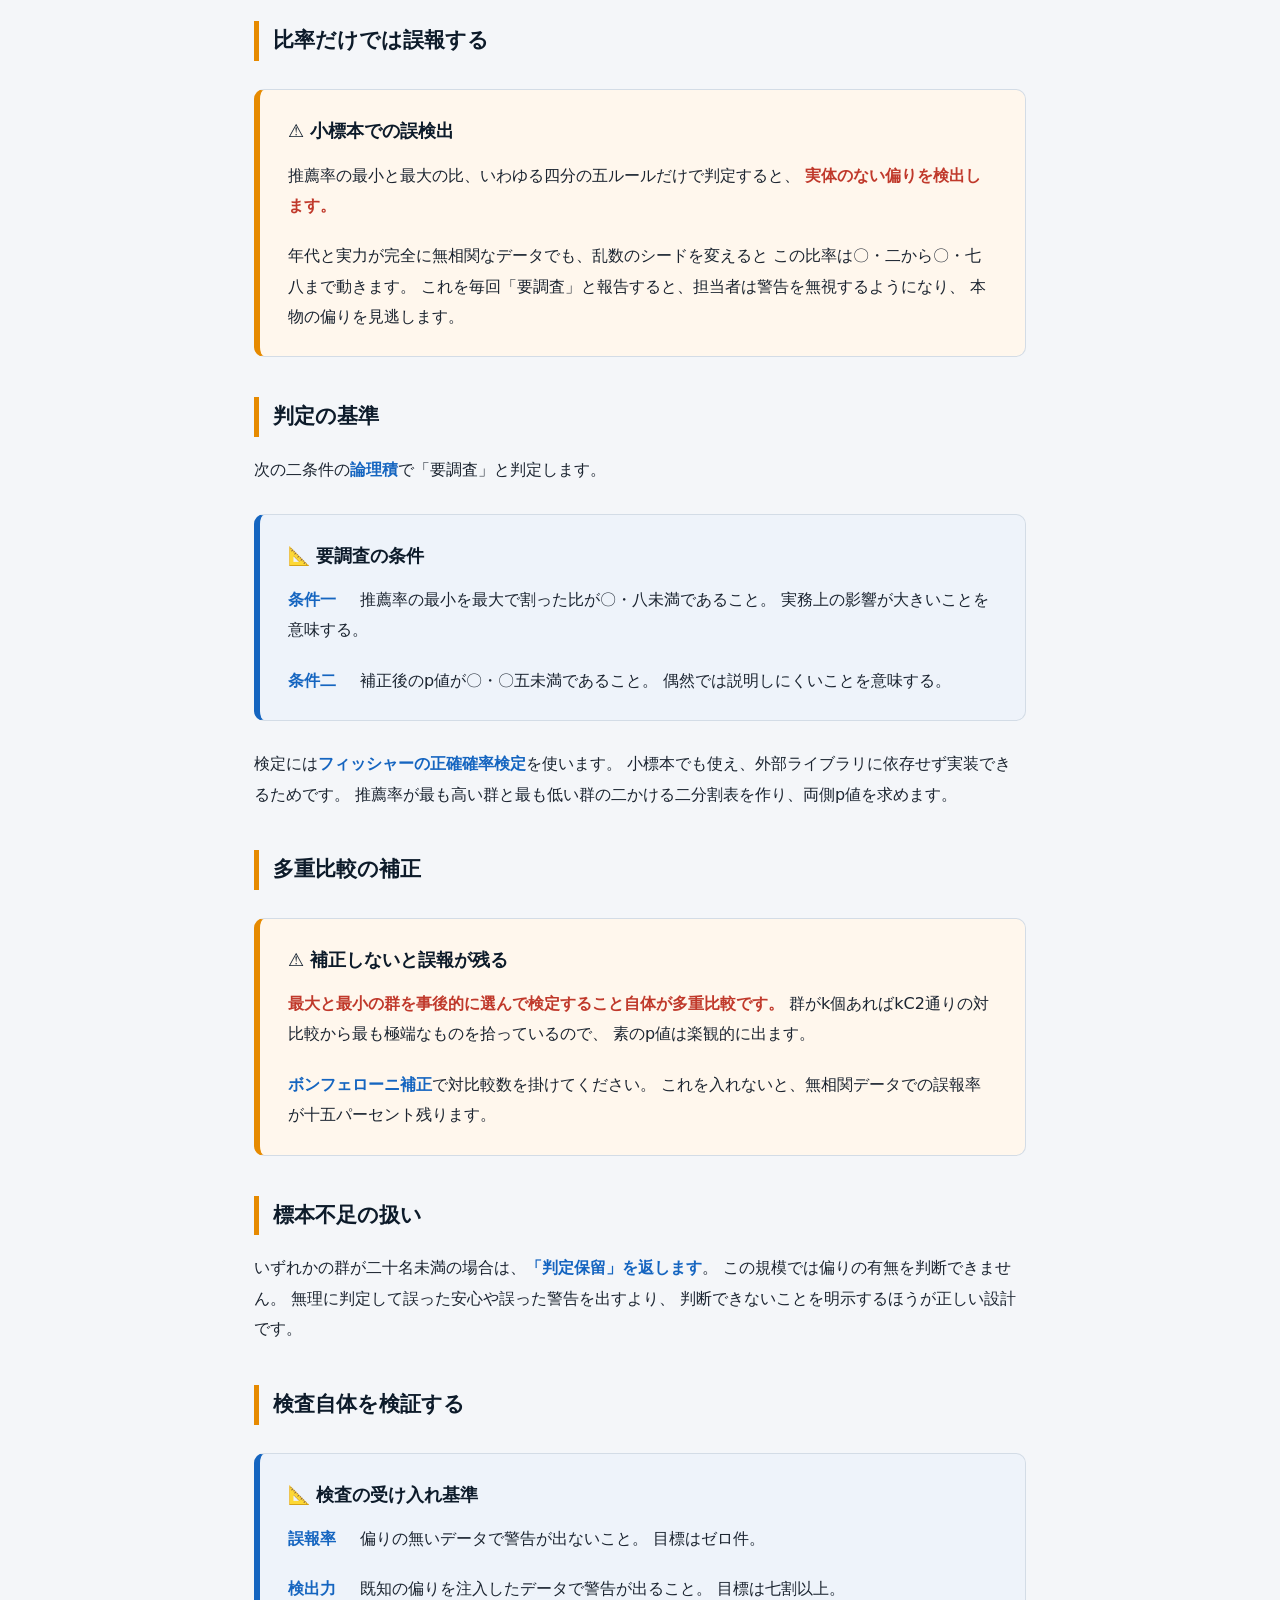
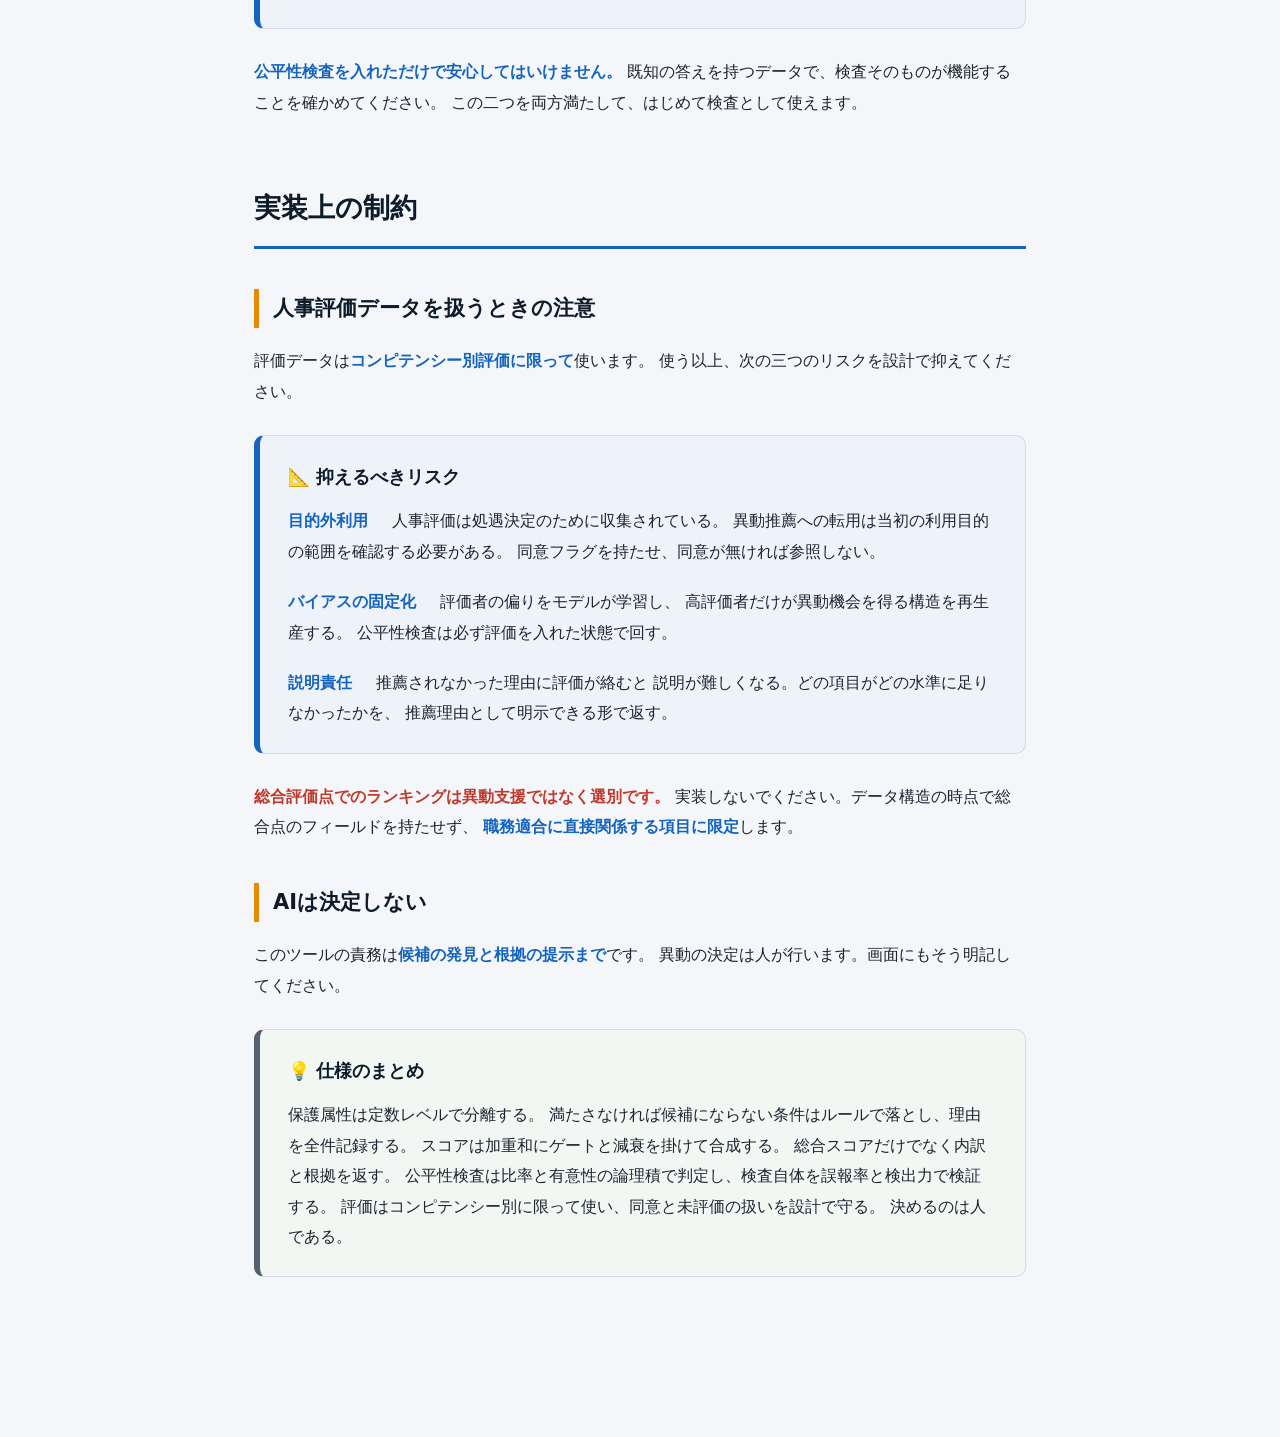
==== commit da996629: "教科書を根拠つきで書き直し、READMEを実装に同期した 追加した節: - スキル名の表記ゆれ（コサインをそのまま使う危険を含む） - 人的つながり（メール解析をしない理由、弱いつながりを数えない理由" ====
--- a/textbook/hr/ch01/index.html
+++ b/textbook/hr/ch01/index.html
@@ -89,9 +89,9 @@
 </section>
 
 <section id="s3">
-<h2>五つのスコア</h2>
-
-<p>ハードフィルタを通過した候補に対して、五つのスコアを計算します。
+<h2>六つのスコア</h2>
+
+<p>ハードフィルタを通過した候補に対して、六つのスコアを計算します。
 いずれも値域はゼロから一です。</p>
 
 <h3>スキル適合</h3>
@@ -102,6 +102,46 @@
 <p>スキル適合スコアは、必須が四分の三、歓迎が四分の一の重みで合成した値です。
 ただし<span class="term">必須スキル充足率は別途そのまま返します</span>。
 ゲート判定と減衰計算にはこちらを使うためです。</p>
+
+<h3>スキル名の表記ゆれを吸収する</h3>
+
+<p>スキルの照合を完全一致で行うと、実データでは破綻します。
+<span class="term-x">パイソンとPython、データ分析とデータ解析が別物として扱われます。</span>
+社内のスキル定義が整っていても、自己申告欄や職務記述書の自由記述から拾うと必ず揺れます。</p>
+
+<p>二段構えで吸収します。まず表記の正規化。全角と半角、大文字と小文字、
+記号と空白を揃えます。これは外部ライブラリなしでできます。
+次に意味的な類似度。埋め込みモデルでスキル名をベクトルに変換し、
+近さを測ります。</p>
+
+<div class="law-box">
+  <h4>埋め込みモデルの選び方</h4>
+  <p><span class="article"><b>ローカルで動くこと</b>　人事データを外部APIに送らずに済む。
+  これは人事の道具として決定的に重要。</span></p>
+  <p><span class="article"><b>任意の依存にすること</b>　モデルが無くても動くようにする。
+  担当者に見せる段階で数ギガバイトのモデルを落とさせるのは筋が悪い。</span></p>
+</div>
+
+<div class="pitfall-box">
+  <h4>コサイン類似度をそのまま使わない</h4>
+  <p>多くの埋め込みモデルは、<span class="term-x">無関係な語どうしでも
+  コサイン類似度が〇・八前後出ます。</span>
+  これを素朴に〇から一に写すと、英語と簿記が〇・九三になります。</p>
+  <p>実装当初これに気づかず、<span class="term-x">Pythonができる人が
+  営業職に推薦される</span>状態になっていました。</p>
+  <p><span class="term">無関係な語の類似度を実測して、基準値を求めてください。</span>
+  無関係な語十二個の全六十六ペアを測ったところ、中央値は〇・八〇、
+  最大は〇・八八でした。同義語の最小は〇・八八です。</p>
+</div>
+
+<p>ここで重要なのは、<span class="term">無関係の最大と同義の最小がほぼ接している</span>ことです。
+単一の閾値では完全には分離できません。</p>
+
+<p>どちらの誤りを許容するかを決める必要があります。
+無関係なスキルを同一視する誤りのほうが実害が大きいので、
+<span class="term">安全側に倒します。</span>
+その代償として、法人営業とB2B営業のような語形の違う同義語は拾えません。
+これは既知の限界として記録し、別名辞書で補います。</p>
 
 <h3>コンピテンシー評価との適合</h3>
 
@@ -181,12 +221,41 @@
 <p>異動を育成機会として捉える設計です。
 スキルが完全に一致する候補だけを上位にすると、
 既にできる仕事に配置し続けることになります。</p>
+
+<h3>人的つながり</h3>
+
+<p>異動先の部署に、過去に同じ部署で働いた相手が何人いるかを数えます。
+<span class="term">受け入れ先に顔見知りがいる異動は立ち上がりが早い</span>という想定です。
+人数が増えるほど効きが鈍る形にして、一人でも知っていれば中程度、
+複数いれば高いスコアを返します。</p>
+
+<p>つながりが無い場合は、他のスコアと違って<span class="term">中立ではなくゼロ</span>を返します。
+「未知だから中立」ではなく「顔見知りがいないこと」自体が事実だからです。
+ただし重みは最も小さくして、これだけで順位が決まらないようにします。</p>
+
+<div class="pitfall-box">
+  <h4>メールやチャットを解析しない</h4>
+  <p><span class="term-x">実際のコミュニケーション量を測れば精度は上がります。</span>
+  しかしそれは監視と受け取られ、ツール全体が拒否されます。</p>
+  <p><span class="term">異動履歴からの推定にとどめてください。</span>
+  「人事が既に持っている情報の再利用」であれば説明が通ります。
+  精度と受け入れられやすさのどちらを取るかという問題で、
+  人事の道具としては後者が正解です。</p>
+</div>
+
+<div class="pitfall-box">
+  <h4>弱いつながりを数えない</h4>
+  <p>同じ部署に居合わせただけの相手をすべて数えると、
+  <span class="term-x">ほぼ全員が「顔見知りあり」になり</span>スコアとして機能しません。
+  実装当初は一人あたり平均三十七人とつながる状態になりました。</p>
+  <p><span class="term">重なった年数に下限を設けて、弱いつながりを落としてください。</span></p>
+</div>
 </section>
 
 <section id="s4">
 <h2>スコアの合成</h2>
 
-<p>五つのスコアを合成して総合スコアを出します。
+<p>六つのスコアを合成して総合スコアを出します。
 <span class="term">単純な加重和にしてはいけません。</span></p>
 
 <div class="pitfall-box">
@@ -205,11 +274,72 @@
   <h4>合成の手順</h4>
   <p><span class="article"><b>第一段・ゲート</b>　必須スキル充足率が
   SKILL_FLOOR 未満なら、候補から除外する。既定値は〇・三。</span></p>
-  <p><span class="article"><b>第二段・加重和</b>　スキル〇・三五、評価〇・二〇、
-  本人希望〇・二〇、異動経路〇・一五、育成機会〇・一〇の重みで合計する。</span></p>
-  <p><span class="article"><b>第三段・減衰</b>　減衰係数を
+  <p><span class="article"><b>第二段・正規化</b>　各スコアを実測した分布で
+  標準化する。値域を揃えるだけでは足りない。</span></p>
+  <p><span class="article"><b>第三段・加重和</b>　スキル〇・三三、評価〇・一九、
+  本人希望〇・一九、異動経路〇・一四、育成機会〇・〇九、
+  つながり〇・〇六の重みで合計する。</span></p>
+  <p><span class="article"><b>第四段・減衰</b>　減衰係数を
   DAMPING_FLOOR ＋ 一マイナス DAMPING_FLOOR を必須充足率に掛けた値、として求め、
   加重和に掛ける。DAMPING_FLOOR の既定値は〇・四。</span></p>
+</div>
+
+<h3>正規化しないと重みが効かない</h3>
+
+<p>ここが実装で最も見落とされる点です。
+各スコアの値域を〇から一に揃えるだけでは不十分で、
+<span class="term">分布の形が違うと、設定した重みと実際に効いている重みがずれます。</span></p>
+
+<div class="pitfall-box">
+  <h4>設定と実効の乖離</h4>
+  <p>実装したものを測ったところ、スキル適合は平均〇・〇八で、
+  七割以上がゼロでした。一方コンピテンシー評価は平均〇・七四で常に高い。</p>
+  <p>その結果、<span class="term-x">重みの上ではスキルを最重視しているのに、
+  実際にはコンピテンシーが順位を支配していました。</span>
+  設定では三十三パーセントのはずのスキルが、実効では八パーセント。
+  コンピテンシーは十九パーセントのはずが四十一パーセントでした。</p>
+  <p><span class="term">各スコアを実測した分布で標準化してください。</span>
+  これで設定と実効の差は〇・五ポイント以内に収まります。
+  合成方法を凝るより、この正規化を直すほうが効きます。</p>
+</div>
+
+<p>標準化には単調な変換を使います。
+スコア内部の順序を変えずに、スコアどうしの比較可能性だけを上げるためです。
+実データに載せ替えたら、分布は必ず測り直してください。</p>
+
+<h3>重みを学習しない理由</h3>
+
+<p>重みを機械学習で最適化していないのは、手を抜いているからではありません。
+<span class="term">小さな標本では、重みの最適化はほとんど価値がない</span>ことが
+知られています。</p>
+
+<div class="law-box">
+  <h4>根拠</h4>
+  <p><span class="article"><b>ドーズの研究</b>　重みを最適化しない線形モデルが、
+  専門家の直観や回帰による最適化重みを上回るという古典的な知見。
+  一九七九年、アメリカン・サイコロジスト誌。
+  固定した重みは自由度を消費しないので過学習しない。</span></p>
+  <p><span class="article"><b>必要なデータ量</b>　機械学習の実務指針では、
+  学習させるパラメータ一つにつき、おおむね千件の事例が必要とされる。
+  社内異動は年間の成立件数が数百件規模なので、この水準に届かない。</span></p>
+</div>
+
+<p>したがって、ランキング学習への移行は現時点では時期尚早です。
+まず固定重みで運用し、データが溜まってから検討してください。</p>
+
+<h3>重みの大小には根拠を置く</h3>
+
+<p>重みの絶対値に理論的な根拠はありませんが、
+<span class="term">相対的な大小には方針があります。</span></p>
+
+<div class="pitfall-box">
+  <h4>操作できるシグナルを重くしない</h4>
+  <p>本人希望は自己申告なので、<span class="term-x">書き方次第で操作できます。</span>
+  人的つながりは推定値なのでノイズを含みます。</p>
+  <p>スキルと評価は記録に基づくので検証できます。
+  <span class="term">検証できるシグナルを重く、操作できるシグナルとノイズの多い
+  シグナルを軽くしてください。</span>
+  これは推薦システム一般で知られている設計原則です。</p>
 </div>
 
 <p>減衰に下限を置くのは、ゲートを通過した候補どうしの相対順位を保つためです。
@@ -223,8 +353,8 @@
   <tbody>
     <tr><td>0%</td><td>ゲートで除外</td></tr>
     <tr><td>25%</td><td>ゲートで除外</td></tr>
-    <tr><td>50%</td><td>0.300</td></tr>
-    <tr><td>100%</td><td>0.562</td></tr>
+    <tr><td>50%</td><td>0.394</td></tr>
+    <tr><td>100%</td><td>0.608</td></tr>
   </tbody>
 </table>
 
@@ -234,7 +364,7 @@
 <div class="case-box">
   <h4>閾値は定数として外に出す</h4>
   <p>SKILL_FLOOR の〇・三、DAMPING_FLOOR の〇・四、
-  そして五つの重み。いずれにも理論的な根拠はありません。
+  そして六つの重み。
   <span class="term">人事と相談して調整する前提の値です。</span>
   コードの奥に埋め込むと誰も動かせなくなります。定数として定義してください。</p>
 </div>
@@ -248,7 +378,7 @@
 
 <div class="law-box">
   <h4>返す情報</h4>
-  <p><span class="article"><b>スコアの内訳</b>　五つのスコアそれぞれの値と、必須スキル充足率。</span></p>
+  <p><span class="article"><b>スコアの内訳</b>　六つのスコアそれぞれの値と、必須スキル充足率。</span></p>
   <p><span class="article"><b>適合スキル</b>　必要習熟度を満たしているスキルの名前。</span></p>
   <p><span class="article"><b>不足スキル</b>　スキル名、必要習熟度、現在の習熟度の三つ組。</span></p>
   <p><span class="article"><b>根拠の文字列</b>　適合スキル、本人希望との整合、異動経路の実績、
